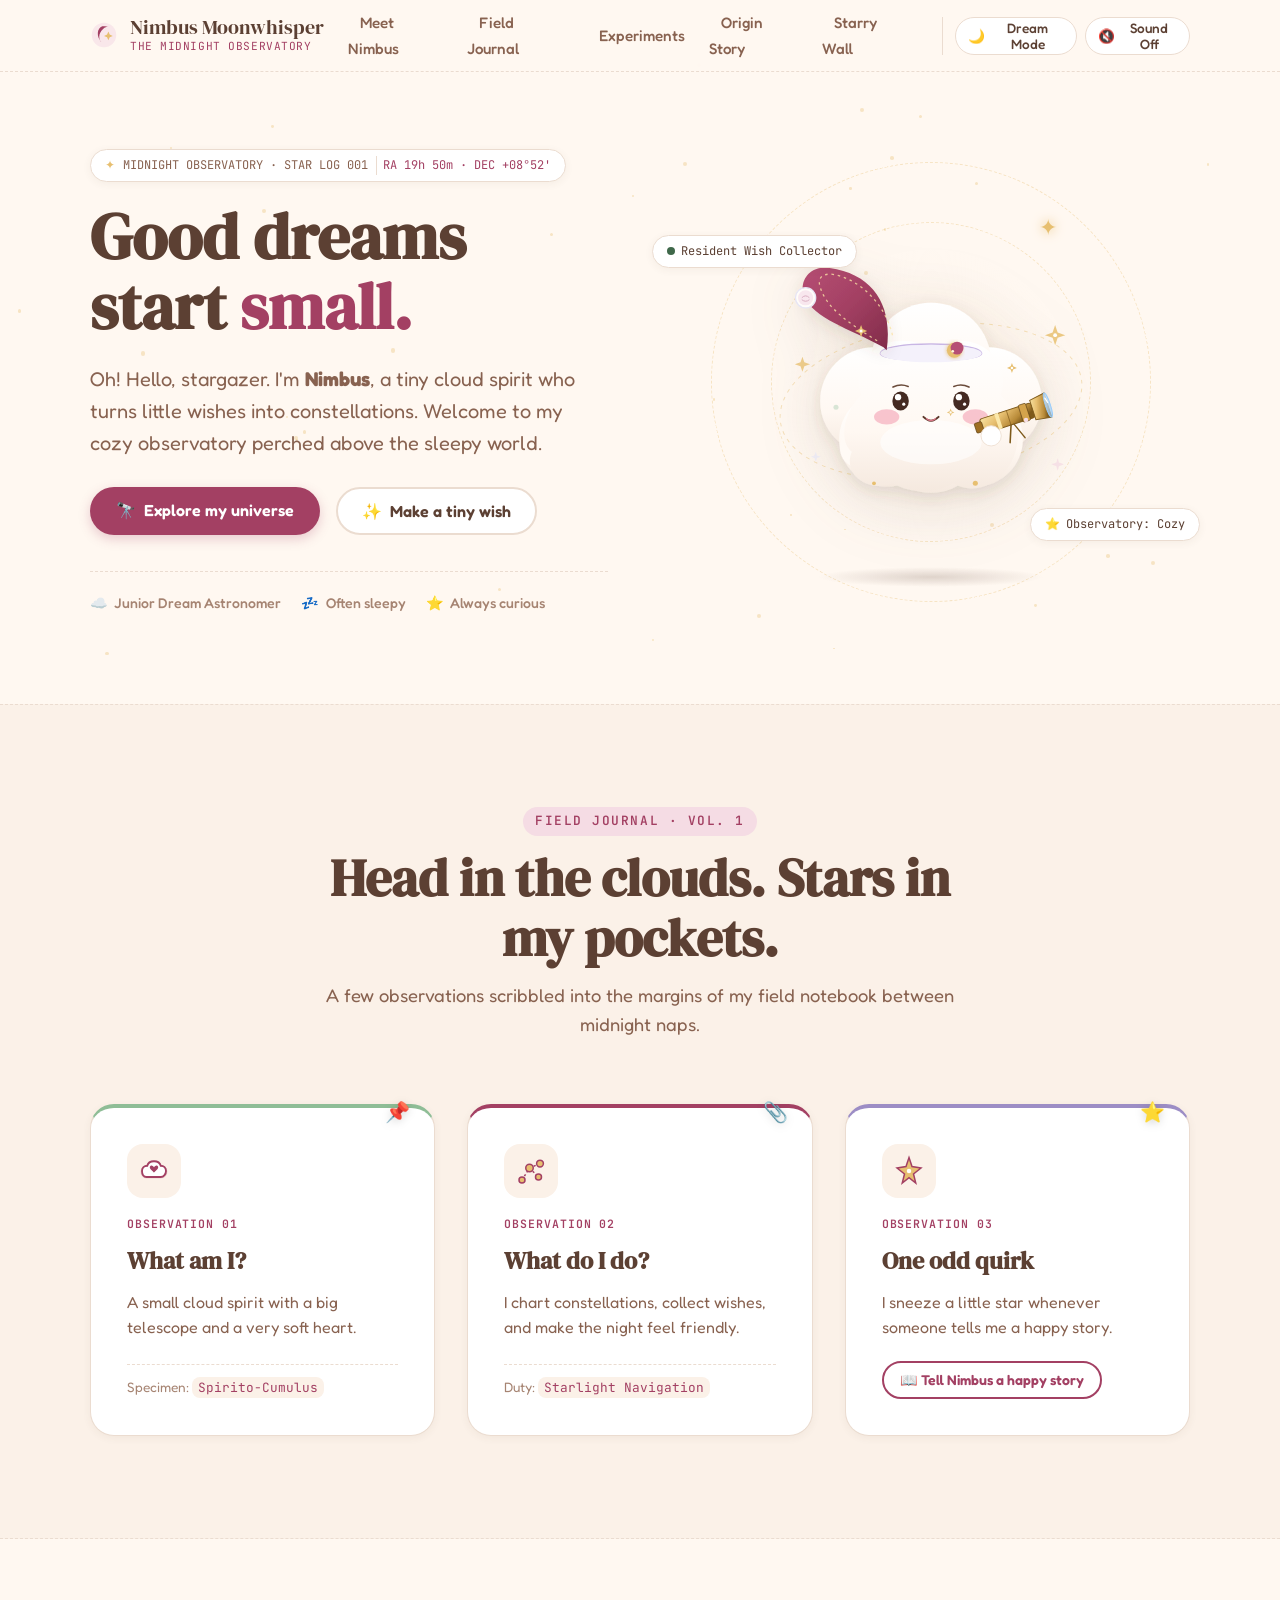
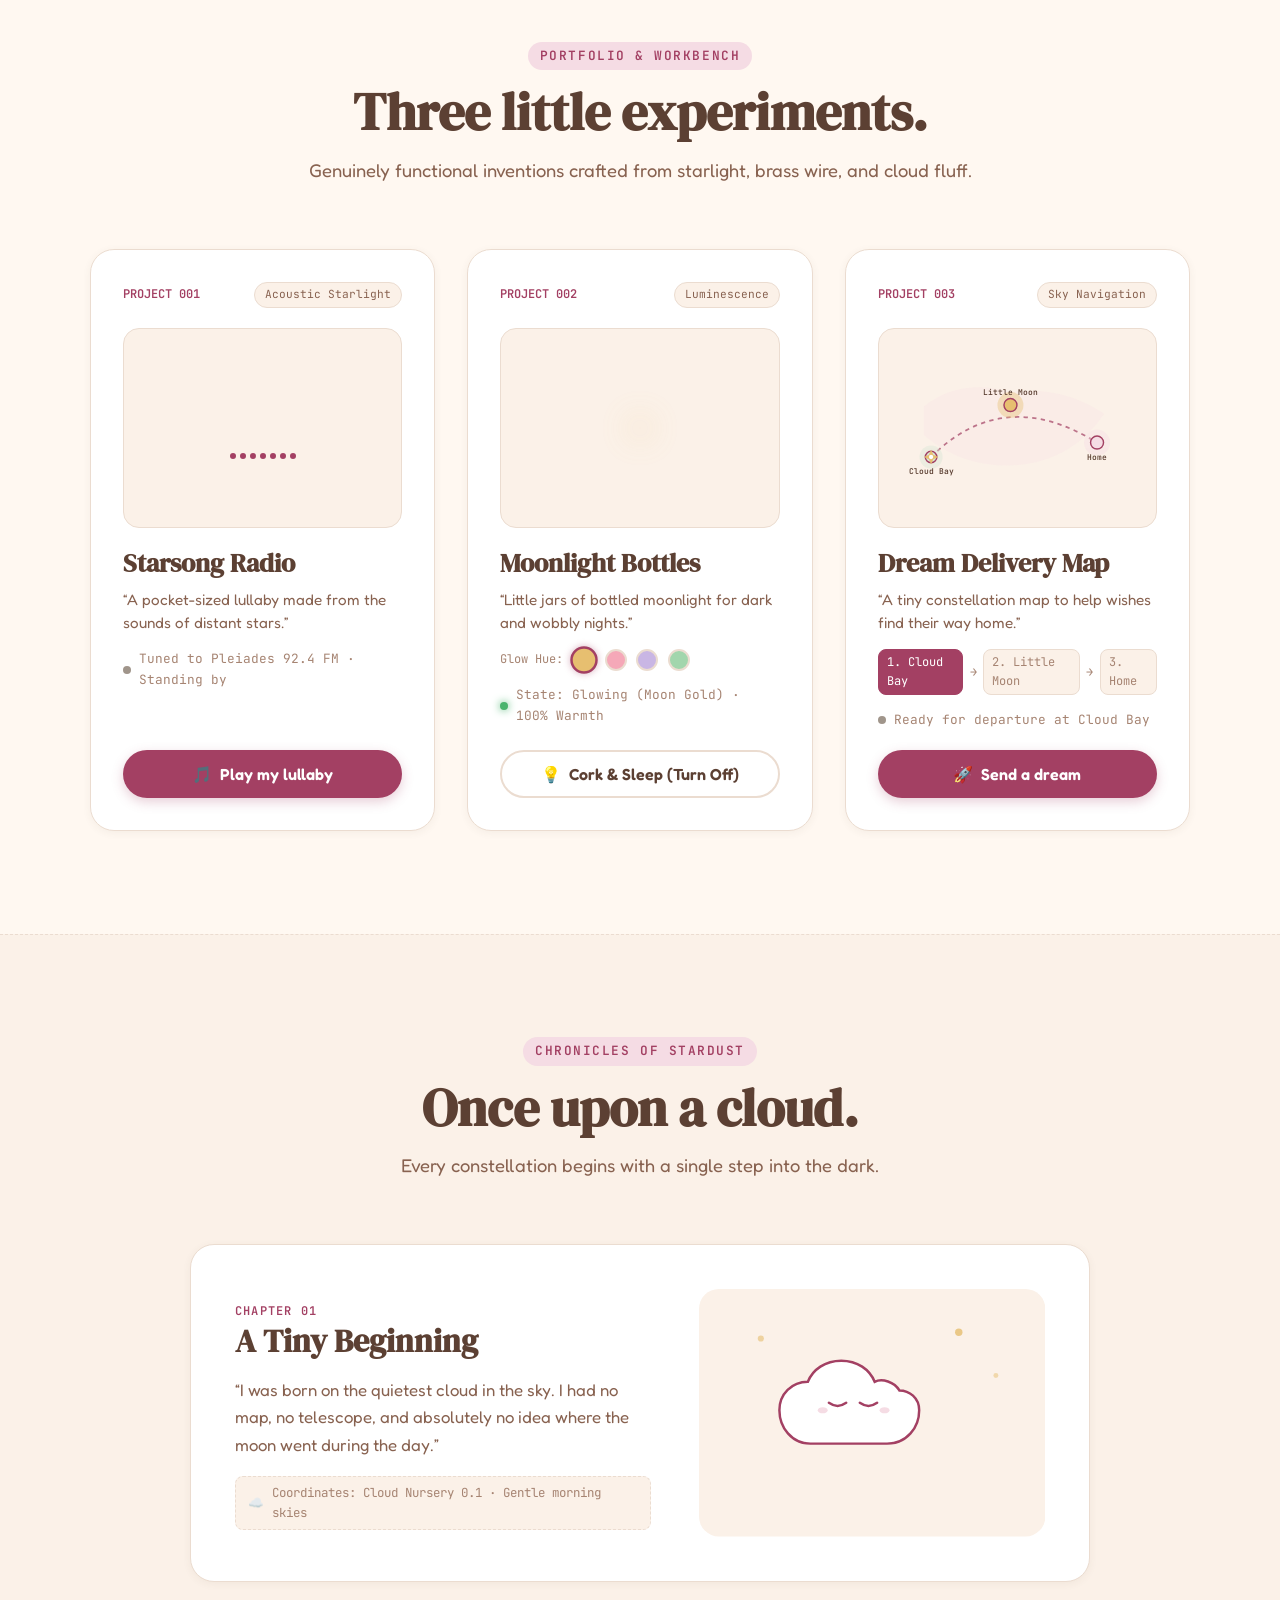
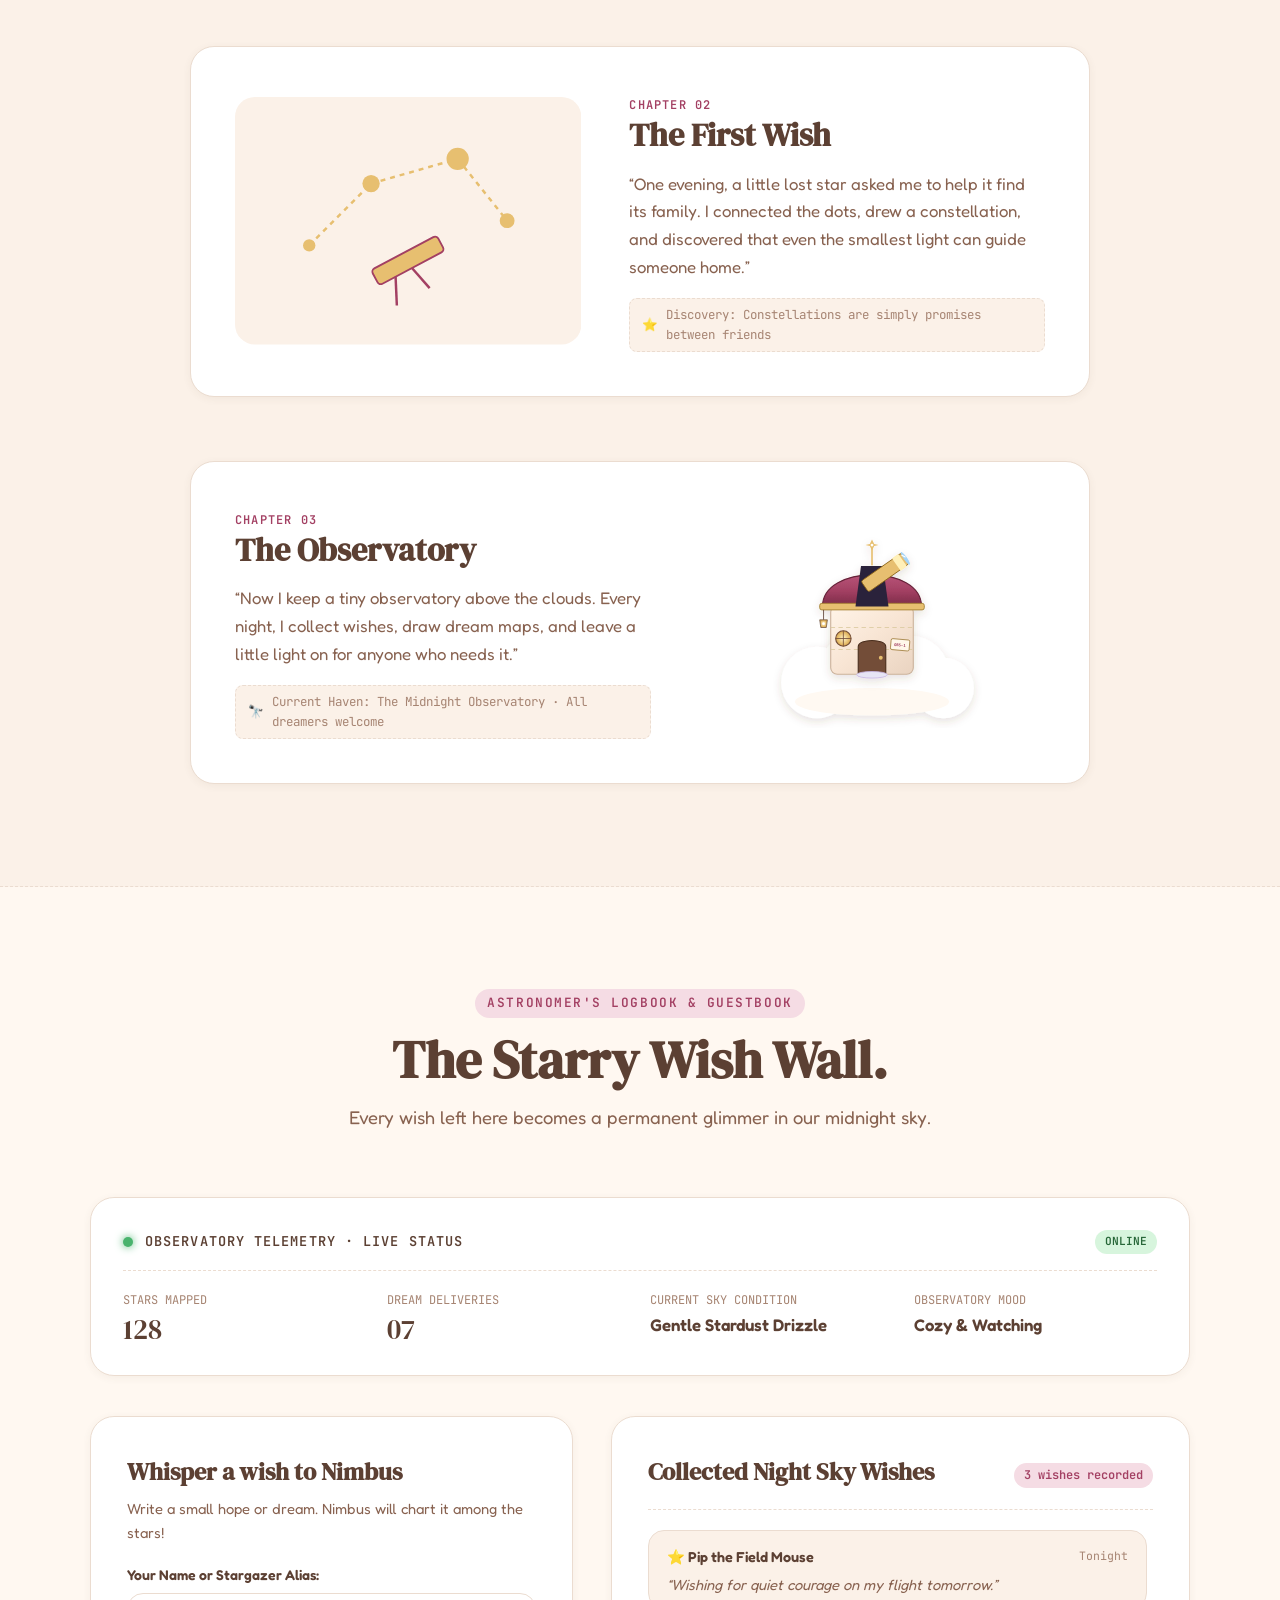
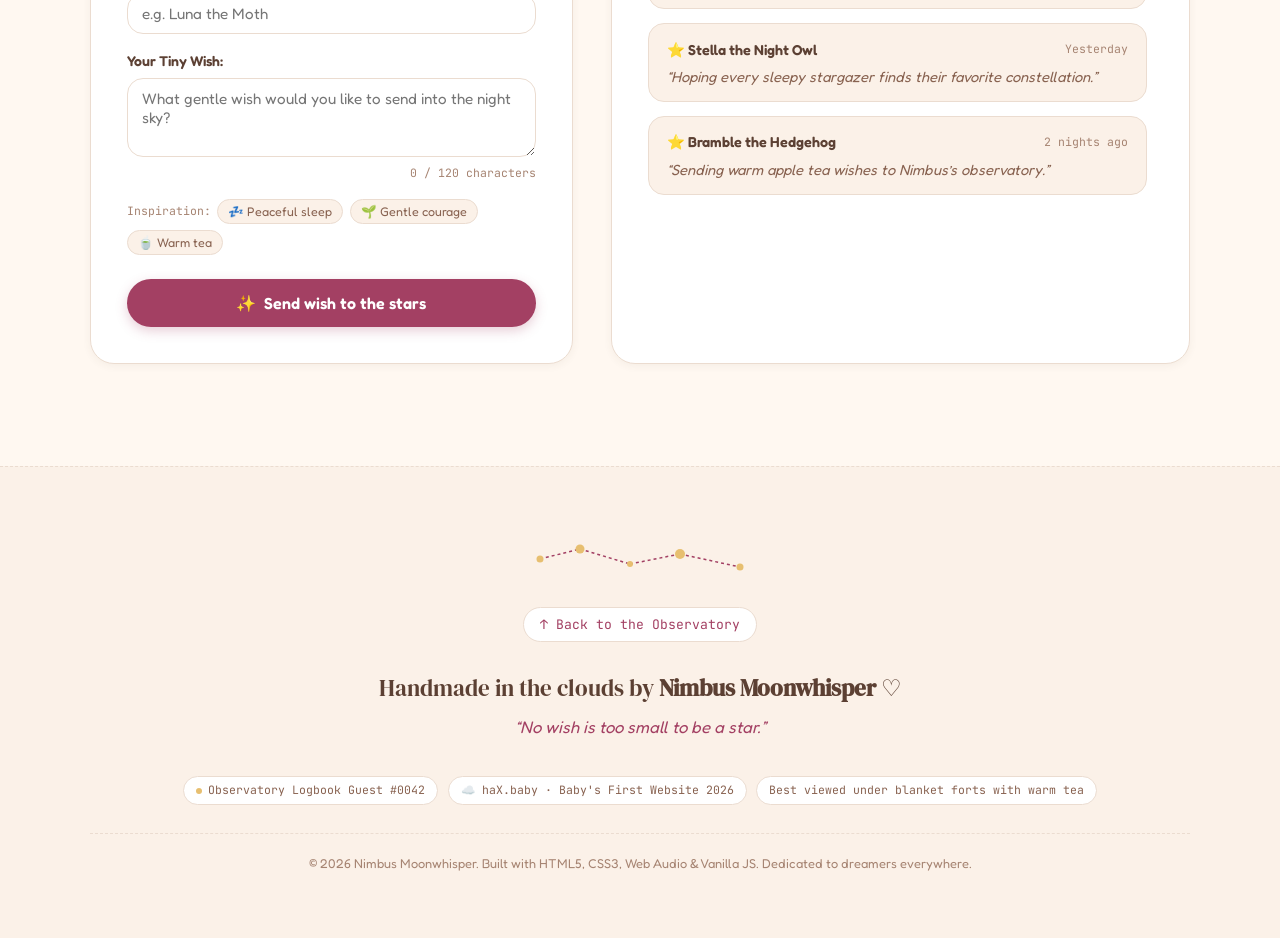
==== index.html @ c0e1085c "Initial commit: Nimbus Moonwhisper — The Midnight Observatory character portfolio" ====
<!DOCTYPE html>
<html lang="en">
<head>
  <meta charset="UTF-8">
  <meta name="viewport" content="width=device-width, initial-scale=1.0">
  <title>Nimbus Moonwhisper — The Midnight Observatory</title>
  <meta name="description" content="Official portfolio of Nimbus Moonwhisper, Junior Dream Astronomer. Charting constellations, collecting wishes, and crafting lullabies above the clouds.">
  <link rel="icon" type="image/svg+xml" href="assets/favicon.svg">

  <!-- Google Fonts: DM Serif Display & Fredoka with system fallbacks -->
  <link rel="preconnect" href="https://fonts.googleapis.com">
  <link rel="preconnect" href="https://fonts.gstatic.com" crossorigin>
  <link href="https://fonts.googleapis.com/css2?family=DM+Serif+Display:ital@0;1&family=Fredoka:wght@300..700&family=JetBrains+Mono:wght@400;600&display=swap" rel="stylesheet">

  <link rel="stylesheet" href="style.css">
</head>
<body data-theme="day">
  <!-- Accessibility Skip Link -->
  <a href="#main-content" class="skip-link">Skip to main content</a>

  <!-- Floating Starfield Container for interactive background stars -->
  <div id="ambient-starfield" class="ambient-starfield" aria-hidden="true"></div>

  <!-- Sticky Header and Navigation -->
  <header class="site-header" id="site-header">
    <div class="header-container">
      <a href="#hero" class="brand-link" aria-label="Nimbus's Observatory - Return to top">
        <span class="brand-icon" aria-hidden="true">
          <svg viewBox="0 0 32 32" width="28" height="28" fill="none">
            <circle cx="16" cy="16" r="14" fill="var(--color-blush)" opacity="0.6"/>
            <path d="M14 6 C8 8 7 18 13 24 C10 22 9 14 15 9 C17 7 19 6.5 21 6.5 C18 6 16 6 14 6 Z" fill="var(--color-berry)"/>
            <polygon points="21,12 22.5,15.5 26,17 22.5,18.5 21,22 19.5,18.5 16,17 19.5,15.5" fill="var(--color-gold)"/>
          </svg>
        </span>
        <span class="brand-text">
          <span class="brand-name">Nimbus Moonwhisper</span>
          <span class="brand-sub">The Midnight Observatory</span>
        </span>
      </a>

      <!-- Mobile Menu Toggle -->
      <button type="button" class="nav-toggle" id="nav-toggle" aria-expanded="false" aria-controls="site-nav" aria-label="Toggle navigation menu">
        <span class="hamburger-box" aria-hidden="true">
          <span class="hamburger-line"></span>
          <span class="hamburger-line"></span>
          <span class="hamburger-line"></span>
        </span>
      </button>

      <!-- Main Navigation Menu -->
      <nav class="site-nav" id="site-nav" aria-label="Main Navigation">
        <ul class="nav-list">
          <li><a href="#hero" class="nav-link">Meet Nimbus</a></li>
          <li><a href="#profile" class="nav-link">Field Journal</a></li>
          <li><a href="#projects" class="nav-link">Experiments</a></li>
          <li><a href="#origin" class="nav-link">Origin Story</a></li>
          <li><a href="#observatory" class="nav-link">Starry Wall</a></li>
        </ul>

        <!-- Action Controls: Theme & Sound -->
        <div class="nav-controls">
          <!-- Day / Dream Mode Toggle -->
          <button type="button" class="btn-control" id="theme-toggle" aria-pressed="false" aria-label="Switch between Day Mode and Dream Mode">
            <span class="btn-control-icon" id="theme-icon" aria-hidden="true">🌙</span>
            <span class="btn-control-label" id="theme-label">Dream Mode</span>
          </button>

          <!-- Audio Mute / Unmute Toggle -->
          <button type="button" class="btn-control" id="sound-toggle" aria-pressed="false" aria-label="Toggle celestial sound effects and music">
            <span class="btn-control-icon" id="sound-icon" aria-hidden="true">🔇</span>
            <span class="btn-control-label" id="sound-label">Sound Off</span>
          </button>
        </div>
      </nav>
    </div>
  </header>

  <!-- Live Announcer for screen readers -->
  <div id="live-announcer" class="sr-only" aria-live="polite" aria-atomic="true"></div>

  <!-- Toast Notification Bar for wishes & actions -->
  <aside id="toast-shelf" class="toast-shelf" aria-live="polite" aria-atomic="true"></aside>

  <main id="main-content">
    <!-- ========================================================
         HERO SECTION: MEET NIMBUS
         ======================================================== -->
    <section class="hero-section" id="hero" aria-labelledby="hero-title">
      <div class="container hero-container">
        <!-- Left Column: Story & CTAs -->
        <div class="hero-content">
          <div class="hero-badge">
            <span class="badge-icon">✦</span>
            <span class="badge-text">MIDNIGHT OBSERVATORY · STAR LOG 001</span>
            <span class="badge-coords" aria-hidden="true">RA 19h 50m · DEC +08°52'</span>
          </div>

          <h1 class="hero-title" id="hero-title">
            Good dreams start <span class="highlight-berry">small.</span>
          </h1>

          <p class="hero-intro">
            Oh! Hello, stargazer. I'm <strong>Nimbus</strong>, a tiny cloud spirit who turns little wishes into constellations. Welcome to my cozy observatory perched above the sleepy world.
          </p>

          <div class="hero-actions">
            <a href="#projects" class="btn btn-primary">
              <span class="btn-icon">🔭</span>
              <span>Explore my universe</span>
            </a>
            <button type="button" class="btn btn-secondary" id="btn-hero-wish">
              <span class="btn-icon">✨</span>
              <span>Make a tiny wish</span>
            </button>
          </div>

          <div class="hero-meta">
            <div class="meta-item">
              <span class="meta-bullet">☁️</span>
              <span>Junior Dream Astronomer</span>
            </div>
            <div class="meta-item">
              <span class="meta-bullet">💤</span>
              <span>Often sleepy</span>
            </div>
            <div class="meta-item">
              <span class="meta-bullet">⭐</span>
              <span>Always curious</span>
            </div>
          </div>
        </div>

        <!-- Right Column: Interactive Character Stage -->
        <div class="hero-stage" id="hero-stage">
          <!-- Orbital rings & decorative space dust -->
          <div class="stage-orbital-ring ring-outer" aria-hidden="true"></div>
          <div class="stage-orbital-ring ring-inner" aria-hidden="true"></div>
          
          <!-- Hidden Easter Egg Star: A curious glimmer -->
          <button type="button" class="easter-egg-star" id="easter-egg-star" aria-label="A tiny curious twinkling star. Tap it to discover a secret." title="A curious glimmer...">
            <span class="easter-star-symbol" aria-hidden="true">✦</span>
            <span class="easter-hint-bubble" aria-hidden="true">Psst... tap me!</span>
          </button>

          <!-- Floating Orbiting Badges -->
          <div class="stage-chip chip-left" aria-hidden="true">
            <span class="chip-dot"></span>
            <span>Resident Wish Collector</span>
          </div>
          <div class="stage-chip chip-right" aria-hidden="true">
            <span class="chip-sparkle">⭐</span>
            <span>Observatory: Cozy</span>
          </div>

          <!-- Nimbus Character Art Box -->
          <div class="character-wrapper" id="character-wrapper">
            <img src="assets/nimbus-character.svg" alt="Nimbus Moonwhisper, a tiny fluffy cloud spirit with rosy cheeks wearing a berry-colored nightcap with a moon brooch and holding a miniature brass telescope" class="character-img" id="nimbus-art">
            <div class="character-shadow" aria-hidden="true"></div>
          </div>

          <!-- Floating Star Target Field where wishes appear -->
          <div class="hero-wish-layer" id="hero-wish-layer" aria-hidden="true"></div>
        </div>
      </div>
    </section>

    <!-- ========================================================
         CHARACTER PROFILE SECTION: FIELD JOURNAL
         ======================================================== -->
    <section class="section profile-section" id="profile" aria-labelledby="profile-title">
      <div class="container">
        <header class="section-header">
          <span class="section-eyebrow">FIELD JOURNAL · VOL. 1</span>
          <h2 class="section-title" id="profile-title">Head in the clouds. Stars in my pockets.</h2>
          <p class="section-desc">A few observations scribbled into the margins of my field notebook between midnight naps.</p>
        </header>

        <div class="profile-cards-grid">
          <!-- Card 1: What am I? -->
          <article class="journal-card card-mint">
            <div class="card-pin" aria-hidden="true">📌</div>
            <div class="card-icon-bubble" aria-hidden="true">
              <svg viewBox="0 0 48 48" width="36" height="36" fill="none">
                <path d="M14 34 C9 34 6 30 6 25 C6 20 10 17 14 17 C15 13 19 10 24 10 C29 10 33 13 34 17 C38 17 42 20 42 25 C42 30 38 34 33 34 Z" fill="var(--color-berry)" opacity="0.15"/>
                <path d="M14 32 C10 32 8 28 8 24 C8 20 11 17 15 17 C16 13 20 11 24 11 C28 11 32 13 33 17 C37 17 40 20 40 24 C40 28 37 32 33 32 Z" stroke="var(--color-berry)" stroke-width="2.5" fill="#ffffff"/>
                <!-- Little heart inside -->
                <path d="M24 26 C24 26 21 23 19.5 21.5 C18 20 18 18 19.5 17 C21 16 22.5 17 24 19 C25.5 17 27 16 28.5 17 C30 18 30 20 28.5 21.5 Z" fill="var(--color-berry)"/>
              </svg>
            </div>
            <span class="card-tag">OBSERVATION 01</span>
            <h3 class="card-heading">What am I?</h3>
            <p class="card-body">
              A small cloud spirit with a big telescope and a very soft heart.
            </p>
            <div class="card-footnote">
              <span>Specimen:</span> <code>Spirito-Cumulus</code>
            </div>
          </article>

          <!-- Card 2: What do I do? -->
          <article class="journal-card card-blush">
            <div class="card-pin" aria-hidden="true">📎</div>
            <div class="card-icon-bubble" aria-hidden="true">
              <svg viewBox="0 0 48 48" width="36" height="36" fill="none">
                <!-- Constellation map lines -->
                <line x1="12" y1="36" x2="22" y2="20" stroke="var(--color-berry)" stroke-width="2" stroke-dasharray="3,3"/>
                <line x1="22" y1="20" x2="36" y2="14" stroke="var(--color-berry)" stroke-width="2" stroke-dasharray="3,3"/>
                <line x1="22" y1="20" x2="34" y2="32" stroke="var(--color-berry)" stroke-width="2" stroke-dasharray="3,3"/>
                <!-- Stars on nodes -->
                <circle cx="12" cy="36" r="4" fill="var(--color-gold)" stroke="var(--color-berry)" stroke-width="2"/>
                <circle cx="22" cy="20" r="5" fill="var(--color-gold)" stroke="var(--color-berry)" stroke-width="2"/>
                <circle cx="36" cy="14" r="4.5" fill="var(--color-gold)" stroke="var(--color-berry)" stroke-width="2"/>
                <circle cx="34" cy="32" r="4" fill="var(--color-gold)" stroke="var(--color-berry)" stroke-width="2"/>
              </svg>
            </div>
            <span class="card-tag">OBSERVATION 02</span>
            <h3 class="card-heading">What do I do?</h3>
            <p class="card-body">
              I chart constellations, collect wishes, and make the night feel friendly.
            </p>
            <div class="card-footnote">
              <span>Duty:</span> <code>Starlight Navigation</code>
            </div>
          </article>

          <!-- Card 3: One odd quirk? -->
          <article class="journal-card card-lavender">
            <div class="card-pin" aria-hidden="true">⭐</div>
            <div class="card-icon-bubble" aria-hidden="true">
              <svg viewBox="0 0 48 48" width="36" height="36" fill="none">
                <polygon points="24,6 28,18 40,20 30,28 33,40 24,33 15,40 18,28 8,20 20,18" fill="var(--color-gold)" stroke="var(--color-berry)" stroke-width="2"/>
                <circle cx="24" cy="24" r="3" fill="#ffffff"/>
              </svg>
            </div>
            <span class="card-tag">OBSERVATION 03</span>
            <h3 class="card-heading">One odd quirk</h3>
            <p class="card-body">
              I sneeze a little star whenever someone tells me a happy story.
            </p>
            <div class="card-action-slot">
              <button type="button" class="btn btn-sm btn-outline" id="btn-tell-story">
                <span>📖 Tell Nimbus a happy story</span>
              </button>
            </div>
          </article>
        </div>
      </div>
    </section>

    <!-- ========================================================
         PORTFOLIO PROJECTS: THREE LITTLE EXPERIMENTS
         ======================================================== -->
    <section class="section projects-section" id="projects" aria-labelledby="projects-title">
      <div class="container">
        <header class="section-header">
          <span class="section-eyebrow">PORTFOLIO & WORKBENCH</span>
          <h2 class="section-title" id="projects-title">Three little experiments.</h2>
          <p class="section-desc">Genuinely functional inventions crafted from starlight, brass wire, and cloud fluff.</p>
        </header>

        <div class="projects-grid">
          <!-- PROJECT 001: STARSONG RADIO -->
          <article class="project-card project-radio" id="project-starsong">
            <div class="project-header">
              <span class="project-id">PROJECT 001</span>
              <span class="project-badge">Acoustic Starlight</span>
            </div>

            <div class="project-visual">
              <div class="radio-illustration-frame">
                <img src="assets/starsong-radio.svg" alt="Vintage Starsong Radio celestial music box" class="project-art-img">
              </div>

              <!-- Animated Sound Wave Visualizer Bars -->
              <div class="sound-wave-visualizer" id="radio-visualizer" aria-hidden="true">
                <span class="wave-bar bar-1"></span>
                <span class="wave-bar bar-2"></span>
                <span class="wave-bar bar-3"></span>
                <span class="wave-bar bar-4"></span>
                <span class="wave-bar bar-5"></span>
                <span class="wave-bar bar-6"></span>
                <span class="wave-bar bar-7"></span>
              </div>
            </div>

            <div class="project-info">
              <h3 class="project-title">Starsong Radio</h3>
              <p class="project-desc">
                “A pocket-sized lullaby made from the sounds of distant stars.”
              </p>
              <div class="project-status-line">
                <span class="status-indicator" id="radio-status-dot"></span>
                <span class="status-text" id="radio-status-text">Tuned to Pleiades 92.4 FM · Standing by</span>
              </div>
            </div>

            <div class="project-controls">
              <button type="button" class="btn btn-primary btn-full" id="btn-toggle-lullaby" aria-pressed="false">
                <span class="btn-icon" id="lullaby-btn-icon">🎵</span>
                <span id="lullaby-btn-label">Play my lullaby</span>
              </button>
            </div>
          </article>

          <!-- PROJECT 002: MOONLIGHT BOTTLES -->
          <article class="project-card project-bottle" id="project-moonlight">
            <div class="project-header">
              <span class="project-id">PROJECT 002</span>
              <span class="project-badge">Luminescence</span>
            </div>

            <div class="project-visual">
              <div class="bottle-stage" id="bottle-stage" data-glow="gold" data-lit="true">
                <img src="assets/moonlight-bottle.svg" alt="Apothecary jar holding luminous bottled moonlight" class="project-art-img bottle-art-img">
                <div class="bottle-glow-layer" id="bottle-glow-layer" aria-hidden="true"></div>
              </div>
            </div>

            <div class="project-info">
              <h3 class="project-title">Moonlight Bottles</h3>
              <p class="project-desc">
                “Little jars of bottled moonlight for dark and wobbly nights.”
              </p>

              <!-- Color Glow Picker -->
              <div class="bottle-palette-selector" role="radiogroup" aria-label="Select bottled moonlight glow tint">
                <span class="palette-label">Glow Hue:</span>
                <button type="button" class="palette-swatch swatch-gold is-active" data-color="gold" role="radio" aria-checked="true" aria-label="Moon Gold glow"></button>
                <button type="button" class="palette-swatch swatch-blush" data-color="blush" role="radio" aria-checked="false" aria-label="Star Blush glow"></button>
                <button type="button" class="palette-swatch swatch-lavender" data-color="lavender" role="radio" aria-checked="false" aria-label="Dream Lavender glow"></button>
                <button type="button" class="palette-swatch swatch-mint" data-color="mint" role="radio" aria-checked="false" aria-label="Mint Glow"></button>
              </div>

              <div class="project-status-line">
                <span class="status-indicator is-lit" id="bottle-status-dot"></span>
                <span class="status-text" id="bottle-status-text">State: Glowing (Moon Gold) · 100% Warmth</span>
              </div>
            </div>

            <div class="project-controls">
              <button type="button" class="btn btn-secondary btn-full" id="btn-toggle-bottle" aria-pressed="true">
                <span class="btn-icon" id="bottle-btn-icon">💡</span>
                <span id="bottle-btn-label">Cork & Sleep (Turn Off)</span>
              </button>
            </div>
          </article>

          <!-- PROJECT 003: DREAM DELIVERY MAP -->
          <article class="project-card project-map" id="project-delivery">
            <div class="project-header">
              <span class="project-id">PROJECT 003</span>
              <span class="project-badge">Sky Navigation</span>
            </div>

            <div class="project-visual">
              <div class="constellation-map-stage" id="map-stage">
                <svg viewBox="0 0 340 200" class="delivery-svg" id="delivery-svg" role="img" aria-label="Constellation route map connecting Cloud Bay, Little Moon, and Home">
                  <!-- Nebula cloud background -->
                  <path d="M40 70 Q90 30 160 50 Q230 40 290 80 Q250 140 180 150 Q100 160 40 110 Z" fill="var(--color-blush)" opacity="0.25"/>

                  <!-- Dashed Constellation Route -->
                  <path d="M 50 140 Q 150 40 280 120" id="flight-path" fill="none" stroke="var(--color-berry)" stroke-width="2.5" stroke-dasharray="6,6" opacity="0.7"/>

                  <!-- Location Waypoints -->
                  <!-- Waypoint 1: Cloud Bay -->
                  <g class="waypoint-group" id="node-bay" transform="translate(50, 140)">
                    <circle cx="0" cy="0" r="16" class="waypoint-pulse" fill="var(--color-mint)" opacity="0.4"/>
                    <circle cx="0" cy="0" r="8" fill="var(--color-mint)" stroke="var(--color-berry)" stroke-width="2"/>
                    <text x="0" y="24" text-anchor="middle" class="waypoint-label">Cloud Bay</text>
                  </g>

                  <!-- Waypoint 2: Little Moon -->
                  <g class="waypoint-group" id="node-moon" transform="translate(160, 68)">
                    <circle cx="0" cy="0" r="18" class="waypoint-pulse" fill="var(--color-gold)" opacity="0.4"/>
                    <circle cx="0" cy="0" r="9" fill="var(--color-gold)" stroke="var(--color-berry)" stroke-width="2"/>
                    <text x="0" y="-14" text-anchor="middle" class="waypoint-label">Little Moon</text>
                  </g>

                  <!-- Waypoint 3: Home -->
                  <g class="waypoint-group" id="node-home" transform="translate(280, 120)">
                    <circle cx="0" cy="0" r="18" class="waypoint-pulse" fill="var(--color-blush)" opacity="0.4"/>
                    <circle cx="0" cy="0" r="9" fill="var(--color-blush)" stroke="var(--color-berry)" stroke-width="2"/>
                    <text x="0" y="24" text-anchor="middle" class="waypoint-label">Home</text>
                  </g>

                  <!-- Traveling Dream Star -->
                  <g id="traveling-star" class="traveling-star" transform="translate(50, 140)">
                    <polygon points="0,-10 3,-3 10,0 3,3 0,10 -3,3 -10,0 -3,-3" fill="var(--color-gold)"/>
                    <circle cx="0" cy="0" r="3" fill="#ffffff"/>
                  </g>
                </svg>
              </div>
            </div>

            <div class="project-info">
              <h3 class="project-title">Dream Delivery Map</h3>
              <p class="project-desc">
                “A tiny constellation map to help wishes find their way home.”
              </p>

              <div class="delivery-steps-display" id="delivery-steps" aria-live="polite">
                <div class="step-chip is-active" id="step-bay">1. Cloud Bay</div>
                <div class="step-arrow" aria-hidden="true">→</div>
                <div class="step-chip" id="step-moon">2. Little Moon</div>
                <div class="step-arrow" aria-hidden="true">→</div>
                <div class="step-chip" id="step-home">3. Home</div>
              </div>

              <div class="project-status-line">
                <span class="status-indicator" id="map-status-dot"></span>
                <span class="status-text" id="map-status-text">Ready for departure at Cloud Bay</span>
              </div>
            </div>

            <div class="project-controls">
              <button type="button" class="btn btn-primary btn-full" id="btn-send-dream">
                <span class="btn-icon">🚀</span>
                <span>Send a dream</span>
              </button>
            </div>
          </article>
        </div>
      </div>
    </section>

    <!-- ========================================================
         ORIGIN STORY: ONCE UPON A CLOUD (SCROLL CHAPTERS)
         ======================================================== -->
    <section class="section origin-section" id="origin" aria-labelledby="origin-title">
      <div class="container">
        <header class="section-header">
          <span class="section-eyebrow">CHRONICLES OF STARDUST</span>
          <h2 class="section-title" id="origin-title">Once upon a cloud.</h2>
          <p class="section-desc">Every constellation begins with a single step into the dark.</p>
        </header>

        <div class="story-chapters-container">
          <!-- CHAPTER 01 -->
          <article class="story-chapter" id="chapter-1">
            <div class="chapter-content">
              <div class="chapter-header">
                <span class="chapter-num">CHAPTER 01</span>
                <h3 class="chapter-title">A Tiny Beginning</h3>
              </div>
              <p class="chapter-text">
                “I was born on the quietest cloud in the sky. I had no map, no telescope, and absolutely no idea where the moon went during the day.”
              </p>
              <div class="chapter-annotation">
                <span class="annotation-icon">☁️</span>
                <span>Coordinates: Cloud Nursery 0.1 · Gentle morning skies</span>
              </div>
            </div>

            <div class="chapter-visual">
              <div class="storybook-frame">
                <svg viewBox="0 0 280 200" class="chapter-svg" role="img" aria-label="A tiny sleeping cloud under a pale morning sky with a few distant stars">
                  <!-- Pale sky gradient -->
                  <rect x="0" y="0" width="280" height="200" rx="16" fill="var(--bg-elevated)"/>
                  <!-- Distant morning stars -->
                  <circle cx="50" cy="40" r="2.5" fill="var(--color-gold)" opacity="0.6"/>
                  <circle cx="210" cy="35" r="3" fill="var(--color-gold)" opacity="0.8"/>
                  <circle cx="240" cy="70" r="2" fill="var(--color-gold)" opacity="0.5"/>
                  <!-- Little morning cloud -->
                  <path d="M90 125 C75 125 65 112 65 98 C65 85 75 75 88 75 C92 65 102 58 115 58 C128 58 138 65 142 75 C148 72 158 75 162 82 C170 82 178 88 178 98 C178 112 168 125 152 125 Z" fill="#ffffff" stroke="var(--color-berry)" stroke-width="2"/>
                  <!-- Sleeping face on baby cloud -->
                  <path d="M105 92 Q112 97 119 92" stroke="var(--color-berry)" stroke-width="2" stroke-linecap="round" fill="none"/>
                  <path d="M130 92 Q137 97 144 92" stroke="var(--color-berry)" stroke-width="2" stroke-linecap="round" fill="none"/>
                  <ellipse cx="100" cy="98" rx="4" ry="2.5" fill="var(--color-blush)"/>
                  <ellipse cx="150" cy="98" rx="4" ry="2.5" fill="var(--color-blush)"/>
                </svg>
              </div>
            </div>
          </article>

          <!-- CHAPTER 02 -->
          <article class="story-chapter" id="chapter-2">
            <div class="chapter-content">
              <div class="chapter-header">
                <span class="chapter-num">CHAPTER 02</span>
                <h3 class="chapter-title">The First Wish</h3>
              </div>
              <p class="chapter-text">
                “One evening, a little lost star asked me to help it find its family. I connected the dots, drew a constellation, and discovered that even the smallest light can guide someone home.”
              </p>
              <div class="chapter-annotation">
                <span class="annotation-icon">⭐</span>
                <span>Discovery: Constellations are simply promises between friends</span>
              </div>
            </div>

            <div class="chapter-visual">
              <div class="storybook-frame">
                <svg viewBox="0 0 280 200" class="chapter-svg" role="img" aria-label="A glowing star, connecting constellation lines, and a little brass telescope">
                  <rect x="0" y="0" width="280" height="200" rx="16" fill="var(--bg-elevated)"/>
                  <!-- Constellation dotted lines -->
                  <line x1="60" y1="120" x2="110" y2="70" stroke="var(--color-gold)" stroke-width="2" stroke-dasharray="4,4"/>
                  <line x1="110" y1="70" x2="180" y2="50" stroke="var(--color-gold)" stroke-width="2" stroke-dasharray="4,4"/>
                  <line x1="180" y1="50" x2="220" y2="100" stroke="var(--color-gold)" stroke-width="2" stroke-dasharray="4,4"/>
                  <!-- Star family nodes -->
                  <circle cx="60" cy="120" r="5" fill="var(--color-gold)"/>
                  <circle cx="110" cy="70" r="7" fill="var(--color-gold)"/>
                  <circle cx="180" cy="50" r="9" fill="var(--color-gold)"/>
                  <circle cx="220" cy="100" r="6" fill="var(--color-gold)"/>
                  <!-- Tiny telescope pointing up -->
                  <g transform="translate(110, 140) rotate(-28)">
                    <rect x="0" y="0" width="60" height="14" rx="3" fill="var(--color-gold)" stroke="var(--color-berry)" stroke-width="1.5"/>
                    <line x1="15" y1="14" x2="5" y2="35" stroke="var(--color-berry)" stroke-width="2"/>
                    <line x1="30" y1="14" x2="35" y2="35" stroke="var(--color-berry)" stroke-width="2"/>
                  </g>
                </svg>
              </div>
            </div>
          </article>

          <!-- CHAPTER 03 -->
          <article class="story-chapter" id="chapter-3">
            <div class="chapter-content">
              <div class="chapter-header">
                <span class="chapter-num">CHAPTER 03</span>
                <h3 class="chapter-title">The Observatory</h3>
              </div>
              <p class="chapter-text">
                “Now I keep a tiny observatory above the clouds. Every night, I collect wishes, draw dream maps, and leave a little light on for anyone who needs it.”
              </p>
              <div class="chapter-annotation">
                <span class="annotation-icon">🔭</span>
                <span>Current Haven: The Midnight Observatory · All dreamers welcome</span>
              </div>
            </div>

            <div class="chapter-visual">
              <div class="storybook-frame">
                <img src="assets/observatory-dome.svg" alt="Cozy Midnight Observatory dome atop a fluffy cloud under crescent moon and stars" class="chapter-svg-img">
              </div>
            </div>
          </article>
        </div>
      </div>
    </section>

    <!-- ========================================================
         INTERACTIVE STARFIELD & OBSERVATORY WORKBENCH
         ======================================================== -->
    <section class="section observatory-section" id="observatory" aria-labelledby="observatory-title">
      <div class="container">
        <header class="section-header">
          <span class="section-eyebrow">ASTRONOMER'S LOGBOOK & GUESTBOOK</span>
          <h2 class="section-title" id="observatory-title">The Starry Wish Wall.</h2>
          <p class="section-desc">Every wish left here becomes a permanent glimmer in our midnight sky.</p>
        </header>

        <!-- Observatory Readout Status Deck -->
        <div class="status-console-card">
          <div class="console-header">
            <span class="console-led" aria-hidden="true"></span>
            <span class="console-title">OBSERVATORY TELEMETRY · LIVE STATUS</span>
            <span class="console-badge">ONLINE</span>
          </div>

          <div class="console-stats-grid">
            <div class="stat-cell">
              <span class="stat-label">Stars Mapped</span>
              <span class="stat-value" id="stat-stars-mapped">128</span>
            </div>
            <div class="stat-cell">
              <span class="stat-label">Dream Deliveries</span>
              <span class="stat-value" id="stat-dream-deliveries">07</span>
            </div>
            <div class="stat-cell">
              <span class="stat-label">Current Sky Condition</span>
              <span class="stat-value text-sm">Gentle Stardust Drizzle</span>
            </div>
            <div class="stat-cell">
              <span class="stat-label">Observatory Mood</span>
              <span class="stat-value text-sm highlight-berry">Cozy & Watching</span>
            </div>
          </div>
        </div>

        <!-- Wish Form & Interactive Star Board -->
        <div class="wishwall-layout">
          <!-- Left: Wish Input Console -->
          <div class="wish-form-card">
            <h3 class="wish-card-title">Whisper a wish to Nimbus</h3>
            <p class="wish-card-subtitle">Write a small hope or dream. Nimbus will chart it among the stars!</p>

            <form id="wish-form" class="wish-form" novalidate>
              <div class="form-group">
                <label for="wish-author" class="form-label">Your Name or Stargazer Alias:</label>
                <input type="text" id="wish-author" class="form-input" placeholder="e.g. Luna the Moth" maxlength="30" required>
              </div>

              <div class="form-group">
                <label for="wish-text" class="form-label">Your Tiny Wish:</label>
                <textarea id="wish-text" class="form-textarea" placeholder="What gentle wish would you like to send into the night sky?" maxlength="120" rows="3" required></textarea>
                <div class="char-count"><span id="char-counter">0</span> / 120 characters</div>
              </div>

              <!-- Quick Inspiration Prompts -->
              <div class="quick-prompts" aria-label="Quick wish inspiration">
                <span class="prompt-hint">Inspiration:</span>
                <button type="button" class="btn-prompt" data-text="for deep and peaceful sleep tonight">💤 Peaceful sleep</button>
                <button type="button" class="btn-prompt" data-text="for quiet courage when tomorrow begins">🌱 Gentle courage</button>
                <button type="button" class="btn-prompt" data-text="for warm tea and safe travels home">🍵 Warm tea</button>
              </div>

              <button type="submit" class="btn btn-primary btn-full">
                <span class="btn-icon">✨</span>
                <span>Send wish to the stars</span>
              </button>
            </form>
          </div>

          <!-- Right: Starry Wall of Collected Wishes -->
          <div class="wish-wall-card">
            <div class="wish-wall-header">
              <h3 class="wish-card-title">Collected Night Sky Wishes</h3>
              <span class="wish-count-pill" id="wish-count-pill">3 wishes recorded</span>
            </div>

            <div class="wishes-list" id="wishes-list" tabindex="0" role="region" aria-label="List of collected stargazer wishes">
              <!-- Dynamically populated and pre-seeded with cozy notes -->
            </div>
          </div>
        </div>
      </div>
    </section>
  </main>

  <!-- ========================================================
       EASTER EGG MODAL DIALOG
       ======================================================== -->
  <div class="easter-modal" id="easter-modal" role="dialog" aria-modal="true" aria-labelledby="easter-title" hidden>
    <div class="easter-backdrop" id="easter-backdrop"></div>
    <div class="easter-card">
      <button type="button" class="easter-close-btn" id="easter-close-btn" aria-label="Close secret message">✕</button>
      <div class="easter-icon" aria-hidden="true">🌟</div>
      <span class="easter-eyebrow">NIMBUS'S SECRET COMPASS</span>
      <h2 class="easter-title" id="easter-title">You found a hidden star!</h2>
      <p class="easter-quote">
        “Even your smallest wish matters. Keep looking up. ♡”
      </p>
      <p class="easter-sub">
        Nimbus sneezed five glittering stars in joy just for you.
      </p>
      <button type="button" class="btn btn-primary" id="easter-dismiss-btn">
        <span>Thank you, Nimbus!</span>
      </button>
    </div>
  </div>

  <!-- ========================================================
       CELESTIAL FOOTER
       ======================================================== -->
  <footer class="site-footer">
    <div class="container footer-container">
      <!-- Top row: Constellation illustration and Back to Top -->
      <div class="footer-top">
        <div class="footer-constellation" aria-hidden="true">
          <svg viewBox="0 0 240 40" width="240" height="40" fill="none">
            <line x1="20" y1="20" x2="60" y2="10" stroke="var(--color-berry)" stroke-width="1.5" stroke-dasharray="3,3"/>
            <line x1="60" y1="10" x2="110" y2="25" stroke="var(--color-berry)" stroke-width="1.5" stroke-dasharray="3,3"/>
            <line x1="110" y1="25" x2="160" y2="15" stroke="var(--color-berry)" stroke-width="1.5" stroke-dasharray="3,3"/>
            <line x1="160" y1="15" x2="220" y2="28" stroke="var(--color-berry)" stroke-width="1.5" stroke-dasharray="3,3"/>
            <circle cx="20" cy="20" r="3.5" fill="var(--color-gold)"/>
            <circle cx="60" cy="10" r="4.5" fill="var(--color-gold)"/>
            <circle cx="110" cy="25" r="3" fill="var(--color-gold)"/>
            <circle cx="160" cy="15" r="5" fill="var(--color-gold)"/>
            <circle cx="220" cy="28" r="3.5" fill="var(--color-gold)"/>
          </svg>
        </div>

        <a href="#hero" class="btn-back-to-top" id="btn-back-to-top" aria-label="Return to top of page">
          <span>↑ Back to the Observatory</span>
        </a>
      </div>

      <!-- Main footer message -->
      <div class="footer-main">
        <p class="footer-signoff">
          Handmade in the clouds by <strong>Nimbus Moonwhisper</strong> ♡
        </p>
        <p class="footer-tagline">
          “No wish is too small to be a star.”
        </p>
      </div>

      <!-- Early-Web Badges & Metadata -->
      <div class="footer-badges">
        <span class="earlyweb-badge">
          <span class="badge-dot"></span>
          <span>Observatory Logbook Guest #0042</span>
        </span>
        <span class="earlyweb-badge">
          <span>☁️ haX.baby · Baby's First Website 2026</span>
        </span>
        <span class="earlyweb-badge">
          <span>Best viewed under blanket forts with warm tea</span>
        </span>
      </div>

      <div class="footer-legal">
        <p>© 2026 Nimbus Moonwhisper. Built with HTML5, CSS3, Web Audio & Vanilla JS. Dedicated to dreamers everywhere.</p>
      </div>
    </div>
  </footer>

  <!-- Main JavaScript File -->
  <script src="script.js"></script>
</body>
</html>
---- style.css ----
/* ==========================================================================
   NIMBUS MOONWHISPER — THE MIDNIGHT OBSERVATORY
   Design System & Master Stylesheet
   ========================================================================== */

/* --------------------------------------------------------------------------
   1. CSS Custom Properties / Design Tokens
   -------------------------------------------------------------------------- */
:root {
  /* Day Mode (Default) Palette */
  --bg-primary: #fff8f1;
  --bg-surface: #ffffff;
  --bg-elevated: #fbf1e8;
  --bg-card: #ffffff;
  --bg-header: rgba(255, 248, 241, 0.92);

  --text-primary: #5c4033;
  --text-secondary: #886250;
  --text-muted: #a68472;

  --color-berry: #a34063;
  --color-berry-hover: #832e4c;
  --color-berry-light: #f5dce4;

  --color-gold: #e7bf70;
  --color-gold-hover: #d4a750;
  --color-gold-light: #fff3d6;

  --color-blush: #f5dce4;
  --color-mint: #d8e5d5;
  --color-mint-dark: #3f684a;
  --color-lavender: #e7e5f4;
  --color-lavender-dark: #584c75;

  --border-subtle: #ebdcd0;
  --border-accent: #d5bcae;

  --shadow-sm: 0 2px 8px rgba(92, 64, 51, 0.06);
  --shadow-md: 0 6px 20px rgba(92, 64, 51, 0.08);
  --shadow-lg: 0 12px 32px rgba(92, 64, 51, 0.12);

  --font-serif: 'DM Serif Display', Georgia, 'Times New Roman', serif;
  --font-body: 'Fredoka', 'Nunito', -apple-system, BlinkMacSystemFont, 'Segoe UI', Roboto, sans-serif;
  --font-mono: 'JetBrains Mono', 'Courier New', monospace;

  --radius-sm: 8px;
  --radius-md: 16px;
  --radius-lg: 24px;
  --radius-pill: 9999px;

  --transition-fast: 0.18s ease;
  --transition-med: 0.3s cubic-bezier(0.2, 0.8, 0.2, 1);
  --transition-slow: 0.6s cubic-bezier(0.16, 1, 0.3, 1);

  --header-height: 72px;
}

/* Dream Mode (Night Theme) */
body[data-theme="dream"] {
  --bg-primary: #201c34;
  --bg-surface: #2b2544;
  --bg-elevated: #362f54;
  --bg-card: #2e2749;
  --bg-header: rgba(32, 28, 52, 0.92);

  --text-primary: #f9eaf0;
  --text-secondary: #d6c5dc;
  --text-muted: #a694b2;

  --color-berry: #f4c7dc;
  --color-berry-hover: #ffd9eb;
  --color-berry-light: #44304e;

  --color-gold: #f2cf85;
  --color-gold-hover: #ffe4a0;
  --color-gold-light: #42382e;

  --color-blush: #44304e;
  --color-mint: #253d33;
  --color-mint-dark: #a9e0be;
  --color-lavender: #3b3252;
  --color-lavender-dark: #d5c8fa;

  --border-subtle: #4a3d6a;
  --border-accent: #65548c;

  --shadow-sm: 0 2px 8px rgba(0, 0, 0, 0.3);
  --shadow-md: 0 6px 24px rgba(0, 0, 0, 0.4);
  --shadow-lg: 0 14px 38px rgba(0, 0, 0, 0.55);
}

/* --------------------------------------------------------------------------
   2. Reset & Base Typography
   -------------------------------------------------------------------------- */
*, *::before, *::after {
  box-sizing: border-box;
  margin: 0;
  padding: 0;
}

html {
  font-size: 16px;
  scroll-behavior: smooth;
  scroll-padding-top: calc(var(--header-height) + 16px);
}

body {
  font-family: var(--font-body);
  font-weight: 400;
  line-height: 1.6;
  color: var(--text-primary);
  background-color: var(--bg-primary);
  transition: background-color var(--transition-med), color var(--transition-med);
  min-height: 100vh;
  position: relative;
  overflow-x: hidden;
  -webkit-font-smoothing: antialiased;
}

/* Accessible Skip Link */
.skip-link {
  position: absolute;
  top: -60px;
  left: 16px;
  background: var(--color-berry);
  color: #ffffff;
  padding: 10px 18px;
  border-radius: var(--radius-sm);
  font-weight: 600;
  z-index: 10000;
  text-decoration: none;
  transition: top var(--transition-fast);
}

.skip-link:focus {
  top: 16px;
  outline: 3px solid var(--color-gold);
}

/* Screen reader only utility */
.sr-only {
  position: absolute;
  width: 1px;
  height: 1px;
  padding: 0;
  margin: -1px;
  overflow: hidden;
  clip: rect(0, 0, 0, 0);
  white-space: nowrap;
  border: 0;
}

/* Global focus styling for keyboard navigation */
:focus-visible {
  outline: 3px solid var(--color-berry);
  outline-offset: 3px;
}

body[data-theme="dream"] :focus-visible {
  outline-color: var(--color-gold);
}

/* --------------------------------------------------------------------------
   3. Layout & Container
   -------------------------------------------------------------------------- */
.container {
  width: 100%;
  max-width: 1180px;
  margin-left: auto;
  margin-right: auto;
  padding-left: clamp(1rem, 4vw, 2.5rem);
  padding-right: clamp(1rem, 4vw, 2.5rem);
}

.section {
  padding-top: clamp(4rem, 8vw, 7rem);
  padding-bottom: clamp(4rem, 8vw, 7rem);
  position: relative;
}

.section-header {
  text-align: center;
  max-width: 680px;
  margin: 0 auto clamp(2.5rem, 5vw, 4rem) auto;
}

.section-eyebrow {
  display: inline-block;
  font-family: var(--font-mono);
  font-size: 0.8rem;
  letter-spacing: 0.12em;
  text-transform: uppercase;
  color: var(--color-berry);
  background: var(--color-blush);
  padding: 4px 12px;
  border-radius: var(--radius-pill);
  margin-bottom: 0.75rem;
  font-weight: 600;
}

body[data-theme="dream"] .section-eyebrow {
  background: var(--bg-elevated);
  color: var(--color-berry);
}

.section-title {
  font-family: var(--font-serif);
  font-size: clamp(2rem, 4.5vw, 3.25rem);
  line-height: 1.15;
  color: var(--text-primary);
  margin-bottom: 0.85rem;
}

.section-desc {
  font-size: clamp(1rem, 2vw, 1.15rem);
  color: var(--text-secondary);
  font-weight: 400;
}

.highlight-berry {
  color: var(--color-berry);
}

/* --------------------------------------------------------------------------
   4. Ambient Starfield & Particles
   -------------------------------------------------------------------------- */
.ambient-starfield {
  position: fixed;
  top: 0;
  left: 0;
  width: 100%;
  height: 100%;
  pointer-events: none;
  z-index: 0;
  overflow: hidden;
}

.ambient-star {
  position: absolute;
  width: 4px;
  height: 4px;
  background-color: var(--color-gold);
  border-radius: 50%;
  opacity: 0.35;
  animation: starTwinkle 4s infinite ease-in-out;
}

@keyframes starTwinkle {
  0%, 100% {
    opacity: 0.2;
    transform: scale(0.8);
  }
  50% {
    opacity: 0.85;
    transform: scale(1.3);
  }
}

/* Sparkle Cursor Particle */
.cursor-sparkle {
  position: fixed;
  pointer-events: none;
  z-index: 99999;
  font-size: 14px;
  line-height: 1;
  color: var(--color-gold);
  transform: translate(-50%, -50%);
  animation: cursorFade 0.6s forwards ease-out;
  user-select: none;
}

@keyframes cursorFade {
  0% {
    opacity: 1;
    transform: translate(-50%, -50%) scale(1) rotate(0deg);
  }
  100% {
    opacity: 0;
    transform: translate(-50%, -80%) scale(0.2) rotate(45deg);
  }
}

/* --------------------------------------------------------------------------
   5. Sticky Header & Navigation
   -------------------------------------------------------------------------- */
.site-header {
  position: sticky;
  top: 0;
  left: 0;
  width: 100%;
  height: var(--header-height);
  background-color: var(--bg-header);
  backdrop-filter: blur(12px);
  -webkit-backdrop-filter: blur(12px);
  border-bottom: 1.5px dashed var(--border-subtle);
  z-index: 1000;
  transition: background-color var(--transition-med), border-color var(--transition-med);
}

.header-container {
  max-width: 1180px;
  height: 100%;
  margin: 0 auto;
  padding: 0 clamp(1rem, 4vw, 2.5rem);
  display: flex;
  align-items: center;
  justify-content: space-between;
  gap: 1.5rem;
}

.brand-link {
  display: flex;
  align-items: center;
  gap: 0.75rem;
  text-decoration: none;
  color: var(--text-primary);
  flex-shrink: 0;
}

.brand-icon {
  display: flex;
  align-items: center;
  justify-content: center;
  transition: transform var(--transition-med);
}

.brand-link:hover .brand-icon {
  transform: rotate(15deg) scale(1.08);
}

.brand-text {
  display: flex;
  flex-direction: column;
}

.brand-name {
  font-family: var(--font-serif);
  font-size: 1.25rem;
  line-height: 1.1;
  color: var(--text-primary);
}

.brand-sub {
  font-family: var(--font-mono);
  font-size: 0.7rem;
  color: var(--color-berry);
  letter-spacing: 0.05em;
  text-transform: uppercase;
}

/* Nav Menu */
.site-nav {
  display: flex;
  align-items: center;
  gap: 1.5rem;
}

.nav-list {
  display: flex;
  align-items: center;
  gap: 0.75rem;
  list-style: none;
}

.nav-link {
  font-size: 0.95rem;
  font-weight: 500;
  color: var(--text-secondary);
  text-decoration: none;
  padding: 6px 12px;
  border-radius: var(--radius-pill);
  transition: color var(--transition-fast), background-color var(--transition-fast);
}

.nav-link:hover {
  color: var(--color-berry);
  background-color: var(--color-blush);
}

body[data-theme="dream"] .nav-link:hover {
  background-color: var(--bg-elevated);
}

/* Nav Controls (Theme & Sound) */
.nav-controls {
  display: flex;
  align-items: center;
  gap: 0.5rem;
  padding-left: 0.75rem;
  border-left: 1.5px solid var(--border-subtle);
}

.btn-control {
  display: inline-flex;
  align-items: center;
  gap: 0.4rem;
  height: 38px;
  padding: 0 12px;
  border: 1.5px solid var(--border-subtle);
  border-radius: var(--radius-pill);
  background-color: var(--bg-surface);
  color: var(--text-primary);
  font-family: var(--font-body);
  font-size: 0.85rem;
  font-weight: 500;
  cursor: pointer;
  transition: all var(--transition-fast);
}

.btn-control:hover {
  border-color: var(--color-berry);
  background-color: var(--color-blush);
  transform: translateY(-1px);
}

body[data-theme="dream"] .btn-control:hover {
  background-color: var(--bg-elevated);
}

.btn-control[aria-pressed="true"] {
  border-color: var(--color-berry);
  background-color: var(--color-berry);
  color: #ffffff;
}

body[data-theme="dream"] .btn-control[aria-pressed="true"] {
  background-color: var(--color-berry);
  color: #201c34;
}

/* Mobile Hamburger button */
.nav-toggle {
  display: none;
  background: transparent;
  border: 1.5px solid var(--border-subtle);
  border-radius: var(--radius-sm);
  padding: 8px 10px;
  cursor: pointer;
}

.hamburger-box {
  display: flex;
  flex-direction: column;
  gap: 4px;
  width: 20px;
}

.hamburger-line {
  display: block;
  height: 2px;
  width: 100%;
  background-color: var(--text-primary);
  border-radius: 2px;
  transition: transform var(--transition-fast), opacity var(--transition-fast);
}

/* --------------------------------------------------------------------------
   6. Buttons & Shared Components
   -------------------------------------------------------------------------- */
.btn {
  display: inline-flex;
  align-items: center;
  justify-content: center;
  gap: 0.5rem;
  min-height: 48px;
  padding: 0 1.5rem;
  font-family: var(--font-body);
  font-size: 1rem;
  font-weight: 600;
  text-decoration: none;
  border-radius: var(--radius-pill);
  cursor: pointer;
  transition: all var(--transition-fast);
  border: 2px solid transparent;
  user-select: none;
}

.btn-primary {
  background-color: var(--color-berry);
  color: #ffffff;
  box-shadow: 0 4px 12px rgba(163, 64, 99, 0.25);
}

body[data-theme="dream"] .btn-primary {
  background-color: var(--color-berry);
  color: #201c34;
  box-shadow: 0 4px 14px rgba(244, 199, 220, 0.2);
}

.btn-primary:hover {
  background-color: var(--color-berry-hover);
  transform: translateY(-2px);
  box-shadow: 0 6px 18px rgba(163, 64, 99, 0.35);
}

.btn-secondary {
  background-color: var(--bg-surface);
  color: var(--text-primary);
  border-color: var(--border-subtle);
}

.btn-secondary:hover {
  border-color: var(--color-berry);
  background-color: var(--color-blush);
  transform: translateY(-2px);
}

body[data-theme="dream"] .btn-secondary:hover {
  background-color: var(--bg-elevated);
}

.btn-outline {
  background: transparent;
  border-color: var(--color-berry);
  color: var(--color-berry);
}

.btn-outline:hover {
  background: var(--color-berry);
  color: #ffffff;
}

body[data-theme="dream"] .btn-outline:hover {
  color: #201c34;
}

.btn-sm {
  min-height: 38px;
  padding: 0 1rem;
  font-size: 0.88rem;
}

.btn-full {
  width: 100%;
}

/* --------------------------------------------------------------------------
   7. Hero Section: Meet Nimbus
   -------------------------------------------------------------------------- */
.hero-section {
  padding-top: clamp(3rem, 6vw, 5.5rem);
  padding-bottom: clamp(3.5rem, 7vw, 6.5rem);
  position: relative;
  overflow: hidden;
}

.hero-container {
  display: grid;
  grid-template-columns: 1fr 1fr;
  align-items: center;
  gap: clamp(2rem, 5vw, 4.5rem);
}

.hero-content {
  display: flex;
  flex-direction: column;
  gap: 1.25rem;
}

.hero-badge {
  display: inline-flex;
  align-items: center;
  gap: 0.5rem;
  background-color: var(--bg-surface);
  border: 1.5px solid var(--border-subtle);
  padding: 6px 14px;
  border-radius: var(--radius-pill);
  font-family: var(--font-mono);
  font-size: 0.75rem;
  color: var(--text-secondary);
  width: fit-content;
  box-shadow: var(--shadow-sm);
}

.badge-icon {
  color: var(--color-gold);
}

.badge-coords {
  color: var(--color-berry);
  padding-left: 0.4rem;
  border-left: 1px solid var(--border-subtle);
}

.hero-title {
  font-family: var(--font-serif);
  font-size: clamp(2.5rem, 5vw, 4.25rem);
  line-height: 1.1;
  color: var(--text-primary);
}

.hero-intro {
  font-size: clamp(1.05rem, 1.8vw, 1.25rem);
  color: var(--text-secondary);
  line-height: 1.6;
}

.hero-actions {
  display: flex;
  flex-wrap: wrap;
  gap: 1rem;
  margin-top: 0.5rem;
}

.hero-meta {
  display: flex;
  flex-wrap: wrap;
  gap: 1.25rem;
  margin-top: 1rem;
  padding-top: 1.25rem;
  border-top: 1.5px dashed var(--border-subtle);
}

.meta-item {
  display: inline-flex;
  align-items: center;
  gap: 0.4rem;
  font-size: 0.88rem;
  color: var(--text-muted);
  font-weight: 500;
}

/* Hero Stage / Character Area */
.hero-stage {
  position: relative;
  display: flex;
  align-items: center;
  justify-content: center;
  min-height: 420px;
}

.stage-orbital-ring {
  position: absolute;
  border-radius: 50%;
  border: 1.5px dashed var(--color-gold);
  opacity: 0.35;
  pointer-events: none;
}

.ring-outer {
  width: 440px;
  height: 440px;
  transform: rotate(-12deg);
}

.ring-inner {
  width: 320px;
  height: 320px;
  transform: rotate(20deg);
}

/* Floating Character Wrapper */
.character-wrapper {
  position: relative;
  width: 100%;
  max-width: 380px;
  animation: floatGentle 5s ease-in-out infinite;
  z-index: 5;
  transition: transform 0.2s cubic-bezier(0.2, 0.8, 0.2, 1);
  will-change: transform;
}

.character-img {
  width: 100%;
  height: auto;
  display: block;
  filter: drop-shadow(0 14px 28px rgba(92, 64, 51, 0.12));
}

body[data-theme="dream"] .character-img {
  filter: drop-shadow(0 14px 34px rgba(0, 0, 0, 0.5));
}

.character-shadow {
  position: absolute;
  bottom: -15px;
  left: 20%;
  width: 60%;
  height: 20px;
  background: radial-gradient(ellipse at center, rgba(92, 64, 51, 0.2) 0%, rgba(92, 64, 51, 0) 70%);
  border-radius: 50%;
  animation: shadowPulse 5s ease-in-out infinite;
  pointer-events: none;
}

body[data-theme="dream"] .character-shadow {
  background: radial-gradient(ellipse at center, rgba(0, 0, 0, 0.5) 0%, rgba(0, 0, 0, 0) 70%);
}

@keyframes floatGentle {
  0%, 100% {
    transform: translateY(0px) rotate(0deg);
  }
  50% {
    transform: translateY(-14px) rotate(1.2deg);
  }
}

@keyframes shadowPulse {
  0%, 100% {
    transform: scale(1);
    opacity: 0.6;
  }
  50% {
    transform: scale(0.85);
    opacity: 0.3;
  }
}

/* Floating Badges on Stage */
.stage-chip {
  position: absolute;
  display: inline-flex;
  align-items: center;
  gap: 0.4rem;
  background: var(--bg-surface);
  border: 1.5px solid var(--border-subtle);
  padding: 6px 14px;
  border-radius: var(--radius-pill);
  font-family: var(--font-mono);
  font-size: 0.75rem;
  color: var(--text-primary);
  box-shadow: var(--shadow-sm);
  z-index: 6;
  pointer-events: none;
}

.chip-left {
  top: 15%;
  left: -20px;
  animation: floatGentle 6s ease-in-out infinite 1s;
}

.chip-right {
  bottom: 12%;
  right: -10px;
  animation: floatGentle 5.5s ease-in-out infinite 2s;
}

.chip-dot {
  width: 8px;
  height: 8px;
  background-color: var(--color-mint-dark);
  border-radius: 50%;
}

/* Hidden Easter Egg Star */
.easter-egg-star {
  position: absolute;
  top: 8%;
  right: 15%;
  background: transparent;
  border: none;
  cursor: pointer;
  padding: 10px;
  z-index: 10;
  display: flex;
  flex-direction: column;
  align-items: center;
  transition: transform 0.2s ease;
}

.easter-star-symbol {
  font-size: 22px;
  color: var(--color-gold);
  filter: drop-shadow(0 0 6px var(--color-gold));
  animation: starTwinkle 2.5s infinite ease-in-out;
  display: block;
}

.easter-hint-bubble {
  font-family: var(--font-mono);
  font-size: 0.65rem;
  background: var(--bg-surface);
  color: var(--color-berry);
  padding: 2px 8px;
  border-radius: var(--radius-pill);
  border: 1px solid var(--border-subtle);
  white-space: nowrap;
  opacity: 0;
  transform: translateY(4px);
  transition: opacity 0.2s ease, transform 0.2s ease;
  pointer-events: none;
}

.easter-egg-star:hover .easter-hint-bubble,
.easter-egg-star:focus-visible .easter-hint-bubble {
  opacity: 1;
  transform: translateY(0);
}

.easter-egg-star:active {
  transform: scale(1.3) rotate(15deg);
}

/* Hero Wish Layer: Floating stars generated by clicks */
.hero-wish-layer {
  position: absolute;
  inset: 0;
  pointer-events: none;
  z-index: 8;
}

.spawned-wish-star {
  position: absolute;
  font-size: 20px;
  color: var(--color-gold);
  filter: drop-shadow(0 0 8px var(--color-gold));
  animation: floatUpAndFade 3s cubic-bezier(0.16, 1, 0.3, 1) forwards;
  pointer-events: none;
}

@keyframes floatUpAndFade {
  0% {
    opacity: 0;
    transform: translate(-50%, -50%) scale(0.2) rotate(0deg);
  }
  20% {
    opacity: 1;
    transform: translate(-50%, -50%) scale(1.2) rotate(45deg);
  }
  100% {
    opacity: 0;
    transform: translate(-50%, -120px) scale(0.8) rotate(180deg);
  }
}

/* --------------------------------------------------------------------------
   8. Character Profile Section: Field Journal Cards
   -------------------------------------------------------------------------- */
.profile-section {
  background-color: var(--bg-elevated);
  border-top: 1.5px dashed var(--border-subtle);
  border-bottom: 1.5px dashed var(--border-subtle);
}

.profile-cards-grid {
  display: grid;
  grid-template-columns: repeat(3, 1fr);
  gap: clamp(1.25rem, 3vw, 2rem);
}

.journal-card {
  position: relative;
  background-color: var(--bg-card);
  border: 1.5px solid var(--border-subtle);
  border-radius: var(--radius-lg);
  padding: clamp(1.5rem, 3vw, 2.25rem);
  display: flex;
  flex-direction: column;
  gap: 0.85rem;
  box-shadow: var(--shadow-sm);
  transition: transform var(--transition-med), box-shadow var(--transition-med), border-color var(--transition-med);
}

.journal-card:hover {
  transform: translateY(-6px);
  box-shadow: var(--shadow-md);
  border-color: var(--color-berry);
}

.card-pin {
  position: absolute;
  top: -12px;
  right: 24px;
  font-size: 1.25rem;
  filter: drop-shadow(0 2px 4px rgba(0,0,0,0.15));
}

.card-mint {
  border-top: 4px solid #8ebd96;
}

.card-blush {
  border-top: 4px solid var(--color-berry);
}

.card-lavender {
  border-top: 4px solid #9c8dc5;
}

.card-icon-bubble {
  width: 54px;
  height: 54px;
  border-radius: var(--radius-md);
  background-color: var(--bg-elevated);
  display: flex;
  align-items: center;
  justify-content: center;
  margin-bottom: 0.25rem;
}

.card-tag {
  font-family: var(--font-mono);
  font-size: 0.72rem;
  letter-spacing: 0.08em;
  color: var(--color-berry);
  font-weight: 600;
}

.card-heading {
  font-family: var(--font-serif);
  font-size: 1.5rem;
  color: var(--text-primary);
  line-height: 1.2;
}

.card-body {
  font-size: 1rem;
  color: var(--text-secondary);
  line-height: 1.55;
  flex-grow: 1;
}

.card-footnote {
  font-size: 0.85rem;
  color: var(--text-muted);
  padding-top: 0.75rem;
  border-top: 1px dashed var(--border-subtle);
}

.card-footnote code {
  font-family: var(--font-mono);
  font-size: 0.8rem;
  color: var(--color-berry);
  background: var(--bg-elevated);
  padding: 2px 6px;
  border-radius: var(--radius-sm);
}

.card-action-slot {
  margin-top: 0.5rem;
}

/* --------------------------------------------------------------------------
   9. Portfolio Projects: Three Little Experiments
   -------------------------------------------------------------------------- */
.projects-grid {
  display: grid;
  grid-template-columns: repeat(3, 1fr);
  gap: clamp(1.25rem, 3vw, 2rem);
}

.project-card {
  background-color: var(--bg-card);
  border: 1.5px solid var(--border-subtle);
  border-radius: var(--radius-lg);
  padding: clamp(1.5rem, 2.5vw, 2rem);
  display: flex;
  flex-direction: column;
  gap: 1.25rem;
  box-shadow: var(--shadow-sm);
  transition: transform var(--transition-med), box-shadow var(--transition-med), border-color var(--transition-med);
}

.project-card:hover {
  transform: translateY(-5px);
  box-shadow: var(--shadow-md);
  border-color: var(--border-accent);
}

.project-header {
  display: flex;
  align-items: center;
  justify-content: space-between;
}

.project-id {
  font-family: var(--font-mono);
  font-size: 0.75rem;
  font-weight: 600;
  color: var(--color-berry);
}

.project-badge {
  font-family: var(--font-mono);
  font-size: 0.7rem;
  background-color: var(--bg-elevated);
  color: var(--text-secondary);
  padding: 3px 10px;
  border-radius: var(--radius-pill);
  border: 1px solid var(--border-subtle);
}

.project-visual {
  background-color: var(--bg-elevated);
  border-radius: var(--radius-md);
  border: 1px solid var(--border-subtle);
  min-height: 200px;
  display: flex;
  flex-direction: column;
  align-items: center;
  justify-content: center;
  position: relative;
  overflow: hidden;
  padding: 1rem;
}

.project-art-img {
  max-width: 100%;
  max-height: 160px;
  object-fit: contain;
  transition: transform var(--transition-med);
}

.project-card:hover .project-art-img {
  transform: scale(1.04);
}

.project-info {
  display: flex;
  flex-direction: column;
  gap: 0.65rem;
  flex-grow: 1;
}

.project-title {
  font-family: var(--font-serif);
  font-size: 1.6rem;
  color: var(--text-primary);
  line-height: 1.2;
}

.project-desc {
  font-size: 0.95rem;
  color: var(--text-secondary);
  line-height: 1.5;
}

.project-status-line {
  display: flex;
  align-items: center;
  gap: 0.5rem;
  font-size: 0.8rem;
  font-family: var(--font-mono);
  color: var(--text-muted);
  margin-top: 0.25rem;
}

.status-indicator {
  width: 8px;
  height: 8px;
  border-radius: 50%;
  background-color: #a0958b;
  flex-shrink: 0;
  transition: background-color var(--transition-fast), box-shadow var(--transition-fast);
}

.status-indicator.is-playing,
.status-indicator.is-lit {
  background-color: #49b36d;
  box-shadow: 0 0 8px #49b36d;
}

/* Project 001: Starsong Radio Visualizer */
.sound-wave-visualizer {
  display: flex;
  align-items: flex-end;
  justify-content: center;
  gap: 4px;
  height: 28px;
  margin-top: 8px;
  width: 100%;
}

.wave-bar {
  width: 6px;
  height: 6px;
  background-color: var(--color-berry);
  border-radius: 3px;
  transition: height 0.15s ease;
}

.is-active-lullaby .wave-bar {
  animation: soundWave 0.8s ease-in-out infinite alternate;
}

.is-active-lullaby .bar-1 { animation-delay: 0.1s; }
.is-active-lullaby .bar-2 { animation-delay: 0.3s; }
.is-active-lullaby .bar-3 { animation-delay: 0.5s; }
.is-active-lullaby .bar-4 { animation-delay: 0.2s; }
.is-active-lullaby .bar-5 { animation-delay: 0.4s; }
.is-active-lullaby .bar-6 { animation-delay: 0.6s; }
.is-active-lullaby .bar-7 { animation-delay: 0.15s; }

@keyframes soundWave {
  0% { height: 6px; }
  100% { height: 26px; }
}

/* Project 002: Moonlight Bottles Glow */
.bottle-stage {
  position: relative;
  display: flex;
  align-items: center;
  justify-content: center;
}

.bottle-glow-layer {
  position: absolute;
  inset: -15px;
  border-radius: 50%;
  background: radial-gradient(circle, var(--color-gold) 0%, transparent 70%);
  opacity: 0.4;
  filter: blur(16px);
  pointer-events: none;
  transition: opacity var(--transition-med), background var(--transition-med);
}

.bottle-stage[data-lit="false"] .bottle-glow-layer {
  opacity: 0;
}

.bottle-stage[data-lit="false"] .bottle-art-img {
  filter: grayscale(0.6) brightness(0.7);
}

.bottle-stage[data-glow="blush"] .bottle-glow-layer {
  background: radial-gradient(circle, #f5a8b8 0%, transparent 70%);
}

.bottle-stage[data-glow="lavender"] .bottle-glow-layer {
  background: radial-gradient(circle, #c9b6e4 0%, transparent 70%);
}

.bottle-stage[data-glow="mint"] .bottle-glow-layer {
  background: radial-gradient(circle, #a2d6ad 0%, transparent 70%);
}

/* Glow Palette Selector */
.bottle-palette-selector {
  display: flex;
  align-items: center;
  gap: 0.6rem;
  margin-top: 0.25rem;
}

.palette-label {
  font-family: var(--font-mono);
  font-size: 0.75rem;
  color: var(--text-muted);
}

.palette-swatch {
  width: 22px;
  height: 22px;
  border-radius: 50%;
  border: 2px solid var(--border-subtle);
  cursor: pointer;
  transition: transform var(--transition-fast), border-color var(--transition-fast);
}

.palette-swatch:hover {
  transform: scale(1.18);
}

.palette-swatch.is-active {
  border-color: var(--color-berry);
  transform: scale(1.25);
  box-shadow: 0 0 6px rgba(163, 64, 99, 0.4);
}

.swatch-gold { background-color: #e7bf70; }
.swatch-blush { background-color: #f5a8b8; }
.swatch-lavender { background-color: #c9b6e4; }
.swatch-mint { background-color: #a2d6ad; }

/* Project 003: Dream Delivery Map */
.constellation-map-stage {
  width: 100%;
}

.delivery-svg {
  width: 100%;
  height: auto;
  display: block;
}

.waypoint-label {
  font-family: var(--font-mono);
  font-size: 11px;
  fill: var(--text-primary);
  font-weight: 600;
}

.waypoint-pulse {
  animation: waypointBeacon 2s infinite ease-in-out;
}

@keyframes waypointBeacon {
  0%, 100% { transform: scale(1); opacity: 0.2; }
  50% { transform: scale(1.35); opacity: 0.6; }
}

.traveling-star {
  transition: transform 0.8s cubic-bezier(0.2, 0.8, 0.2, 1);
}

.delivery-steps-display {
  display: flex;
  align-items: center;
  gap: 0.4rem;
  font-family: var(--font-mono);
  font-size: 0.75rem;
  margin-top: 0.25rem;
}

.step-chip {
  padding: 3px 8px;
  border-radius: var(--radius-sm);
  background: var(--bg-elevated);
  color: var(--text-muted);
  border: 1px solid var(--border-subtle);
  transition: all var(--transition-fast);
}

.step-chip.is-active {
  background: var(--color-berry);
  color: #ffffff;
  border-color: var(--color-berry);
}

body[data-theme="dream"] .step-chip.is-active {
  color: #201c34;
}

.step-arrow {
  color: var(--text-muted);
}

/* --------------------------------------------------------------------------
   10. Origin Story: Once Upon A Cloud (Interactive Chapters)
   -------------------------------------------------------------------------- */
.origin-section {
  background-color: var(--bg-elevated);
  border-top: 1.5px dashed var(--border-subtle);
  border-bottom: 1.5px dashed var(--border-subtle);
}

.story-chapters-container {
  display: flex;
  flex-direction: column;
  gap: clamp(2.5rem, 5vw, 4.5rem);
  max-width: 900px;
  margin: 0 auto;
}

.story-chapter {
  display: grid;
  grid-template-columns: 1.2fr 1fr;
  align-items: center;
  gap: clamp(1.5rem, 4vw, 3rem);
  background-color: var(--bg-card);
  border: 1.5px solid var(--border-subtle);
  border-radius: var(--radius-lg);
  padding: clamp(1.5rem, 4vw, 2.75rem);
  box-shadow: var(--shadow-sm);
  opacity: 0.2;
  transform: translateY(24px);
  transition: opacity var(--transition-slow), transform var(--transition-slow), border-color var(--transition-med);
}

.story-chapter.is-visible {
  opacity: 1;
  transform: translateY(0);
}

.story-chapter:hover {
  border-color: var(--color-berry);
}

/* Alternate reverse layout on Chapter 2 */
.story-chapter:nth-child(even) {
  grid-template-columns: 1fr 1.2fr;
}

.story-chapter:nth-child(even) .chapter-content {
  order: 2;
}

.story-chapter:nth-child(even) .chapter-visual {
  order: 1;
}

.chapter-content {
  display: flex;
  flex-direction: column;
  gap: 1rem;
}

.chapter-num {
  font-family: var(--font-mono);
  font-size: 0.75rem;
  letter-spacing: 0.1em;
  color: var(--color-berry);
  font-weight: 600;
}

.chapter-title {
  font-family: var(--font-serif);
  font-size: clamp(1.6rem, 2.5vw, 2rem);
  color: var(--text-primary);
  line-height: 1.2;
}

.chapter-text {
  font-size: 1.05rem;
  line-height: 1.65;
  color: var(--text-secondary);
}

.chapter-annotation {
  display: inline-flex;
  align-items: center;
  gap: 0.5rem;
  font-family: var(--font-mono);
  font-size: 0.78rem;
  color: var(--text-muted);
  padding: 6px 12px;
  background-color: var(--bg-elevated);
  border-radius: var(--radius-sm);
  border: 1px dashed var(--border-subtle);
  width: fit-content;
}

.storybook-frame {
  width: 100%;
  display: flex;
  align-items: center;
  justify-content: center;
  border-radius: var(--radius-md);
  overflow: hidden;
}

.chapter-svg {
  width: 100%;
  height: auto;
  display: block;
}

.chapter-svg-img {
  width: 100%;
  max-height: 220px;
  object-fit: contain;
}

/* --------------------------------------------------------------------------
   11. Interactive Star Field & Observatory Deck
   -------------------------------------------------------------------------- */
.status-console-card {
  background-color: var(--bg-card);
  border: 1.5px solid var(--border-subtle);
  border-radius: var(--radius-lg);
  padding: clamp(1.25rem, 3vw, 2rem);
  box-shadow: var(--shadow-sm);
  margin-bottom: 2.5rem;
}

.console-header {
  display: flex;
  align-items: center;
  gap: 0.75rem;
  padding-bottom: 1rem;
  border-bottom: 1.5px dashed var(--border-subtle);
  margin-bottom: 1.25rem;
}

.console-led {
  width: 10px;
  height: 10px;
  background-color: #49b36d;
  border-radius: 50%;
  box-shadow: 0 0 8px #49b36d;
  animation: ledPulse 2s infinite;
}

@keyframes ledPulse {
  0%, 100% { opacity: 1; transform: scale(1); }
  50% { opacity: 0.5; transform: scale(0.9); }
}

.console-title {
  font-family: var(--font-mono);
  font-size: 0.85rem;
  letter-spacing: 0.08em;
  font-weight: 600;
  color: var(--text-primary);
  flex-grow: 1;
}

.console-badge {
  font-family: var(--font-mono);
  font-size: 0.7rem;
  color: #276738;
  background-color: #d7f5dd;
  padding: 3px 10px;
  border-radius: var(--radius-pill);
  font-weight: 600;
}

body[data-theme="dream"] .console-badge {
  background-color: #24482f;
  color: #7ee096;
}

.console-stats-grid {
  display: grid;
  grid-template-columns: repeat(4, 1fr);
  gap: 1.25rem;
}

.stat-cell {
  display: flex;
  flex-direction: column;
  gap: 0.35rem;
}

.stat-label {
  font-family: var(--font-mono);
  font-size: 0.75rem;
  color: var(--text-muted);
  text-transform: uppercase;
}

.stat-value {
  font-family: var(--font-serif);
  font-size: 1.75rem;
  color: var(--text-primary);
  line-height: 1;
}

.stat-value.text-sm {
  font-family: var(--font-body);
  font-size: 1.05rem;
  font-weight: 600;
  line-height: 1.3;
}

/* Wishwall Layout: Form + Collected Wall */
.wishwall-layout {
  display: grid;
  grid-template-columns: 1fr 1.2fr;
  gap: clamp(1.5rem, 3vw, 2.5rem);
}

.wish-form-card,
.wish-wall-card {
  background-color: var(--bg-card);
  border: 1.5px solid var(--border-subtle);
  border-radius: var(--radius-lg);
  padding: clamp(1.5rem, 3vw, 2.25rem);
  box-shadow: var(--shadow-sm);
  display: flex;
  flex-direction: column;
}

.wish-card-title {
  font-family: var(--font-serif);
  font-size: 1.5rem;
  color: var(--text-primary);
  margin-bottom: 0.35rem;
}

.wish-card-subtitle {
  font-size: 0.92rem;
  color: var(--text-secondary);
  margin-bottom: 1.25rem;
}

.wish-form {
  display: flex;
  flex-direction: column;
  gap: 1rem;
}

.form-group {
  display: flex;
  flex-direction: column;
  gap: 0.35rem;
}

.form-label {
  font-size: 0.88rem;
  font-weight: 600;
  color: var(--text-primary);
}

.form-input,
.form-textarea {
  width: 100%;
  padding: 10px 14px;
  border: 1.5px solid var(--border-subtle);
  border-radius: var(--radius-md);
  font-family: var(--font-body);
  font-size: 0.95rem;
  color: var(--text-primary);
  background-color: var(--bg-surface);
  transition: border-color var(--transition-fast), box-shadow var(--transition-fast);
}

.form-input:focus,
.form-textarea:focus {
  border-color: var(--color-berry);
  outline: none;
  box-shadow: 0 0 0 3px rgba(163, 64, 99, 0.15);
}

.char-count {
  font-family: var(--font-mono);
  font-size: 0.72rem;
  color: var(--text-muted);
  text-align: right;
  margin-top: 2px;
}

.quick-prompts {
  display: flex;
  flex-wrap: wrap;
  align-items: center;
  gap: 0.4rem;
  margin-bottom: 0.5rem;
}

.prompt-hint {
  font-family: var(--font-mono);
  font-size: 0.72rem;
  color: var(--text-muted);
}

.btn-prompt {
  font-family: var(--font-body);
  font-size: 0.78rem;
  background: var(--bg-elevated);
  border: 1px solid var(--border-subtle);
  color: var(--text-secondary);
  padding: 4px 10px;
  border-radius: var(--radius-pill);
  cursor: pointer;
  transition: all var(--transition-fast);
}

.btn-prompt:hover {
  background: var(--color-blush);
  border-color: var(--color-berry);
  color: var(--color-berry);
}

body[data-theme="dream"] .btn-prompt:hover {
  background: var(--bg-elevated);
}

/* Wish Wall Card & List */
.wish-wall-header {
  display: flex;
  align-items: center;
  justify-content: space-between;
  margin-bottom: 1.25rem;
  padding-bottom: 0.75rem;
  border-bottom: 1.5px dashed var(--border-subtle);
}

.wish-count-pill {
  font-family: var(--font-mono);
  font-size: 0.75rem;
  color: var(--color-berry);
  background: var(--color-blush);
  padding: 3px 10px;
  border-radius: var(--radius-pill);
  font-weight: 600;
}

body[data-theme="dream"] .wish-count-pill {
  background: var(--bg-elevated);
}

.wishes-list {
  display: flex;
  flex-direction: column;
  gap: 0.85rem;
  max-height: 430px;
  overflow-y: auto;
  padding-right: 6px;
}

.wish-item {
  background-color: var(--bg-elevated);
  border: 1.5px solid var(--border-subtle);
  border-radius: var(--radius-md);
  padding: 0.85rem 1.15rem;
  display: flex;
  flex-direction: column;
  gap: 0.35rem;
  animation: fadeInWish 0.5s ease-out;
  transition: border-color var(--transition-fast), transform var(--transition-fast);
}

.wish-item:hover {
  border-color: var(--color-gold);
  transform: translateX(3px);
}

@keyframes fadeInWish {
  from {
    opacity: 0;
    transform: translateY(-8px);
  }
  to {
    opacity: 1;
    transform: translateY(0);
  }
}

.wish-item-header {
  display: flex;
  align-items: center;
  justify-content: space-between;
}

.wish-author {
  font-weight: 600;
  font-size: 0.9rem;
  color: var(--text-primary);
  display: inline-flex;
  align-items: center;
  gap: 0.35rem;
}

.wish-time {
  font-family: var(--font-mono);
  font-size: 0.72rem;
  color: var(--text-muted);
}

.wish-body {
  font-size: 0.92rem;
  color: var(--text-secondary);
  line-height: 1.45;
  font-style: italic;
}

/* --------------------------------------------------------------------------
   12. Easter Egg Modal Dialog
   -------------------------------------------------------------------------- */
.easter-modal {
  position: fixed;
  inset: 0;
  z-index: 100000;
  display: flex;
  align-items: center;
  justify-content: center;
  padding: 1.5rem;
}

.easter-modal[hidden] {
  display: none;
}

.easter-backdrop {
  position: absolute;
  inset: 0;
  background-color: rgba(32, 28, 52, 0.65);
  backdrop-filter: blur(8px);
  -webkit-backdrop-filter: blur(8px);
}

.easter-card {
  position: relative;
  background-color: var(--bg-surface);
  border: 2px solid var(--color-gold);
  border-radius: var(--radius-lg);
  padding: clamp(2rem, 5vw, 3rem);
  max-width: 460px;
  width: 100%;
  text-align: center;
  box-shadow: var(--shadow-lg), 0 0 30px rgba(231, 191, 112, 0.3);
  display: flex;
  flex-direction: column;
  align-items: center;
  gap: 1rem;
  animation: modalPop 0.4s cubic-bezier(0.16, 1, 0.3, 1);
  z-index: 2;
}

@keyframes modalPop {
  0% {
    opacity: 0;
    transform: scale(0.85) translateY(20px);
  }
  100% {
    opacity: 1;
    transform: scale(1) translateY(0);
  }
}

.easter-close-btn {
  position: absolute;
  top: 16px;
  right: 16px;
  background: transparent;
  border: none;
  font-size: 1.25rem;
  color: var(--text-muted);
  cursor: pointer;
  padding: 4px 8px;
  border-radius: var(--radius-sm);
  transition: color var(--transition-fast);
}

.easter-close-btn:hover {
  color: var(--color-berry);
}

.easter-icon {
  font-size: 3rem;
  animation: starTwinkle 2s infinite ease-in-out;
}

.easter-eyebrow {
  font-family: var(--font-mono);
  font-size: 0.75rem;
  letter-spacing: 0.1em;
  color: var(--color-berry);
  font-weight: 600;
}

.easter-title {
  font-family: var(--font-serif);
  font-size: 1.85rem;
  color: var(--text-primary);
  line-height: 1.2;
}

.easter-quote {
  font-size: 1.25rem;
  font-weight: 500;
  color: var(--color-berry);
  line-height: 1.4;
  padding: 0.5rem 0;
}

.easter-sub {
  font-size: 0.95rem;
  color: var(--text-secondary);
}

/* --------------------------------------------------------------------------
   13. Toast Notification Shelf
   -------------------------------------------------------------------------- */
.toast-shelf {
  position: fixed;
  bottom: 24px;
  right: 24px;
  z-index: 9999;
  display: flex;
  flex-direction: column;
  gap: 0.5rem;
  max-width: 360px;
  pointer-events: none;
}

.toast {
  pointer-events: auto;
  background-color: var(--bg-surface);
  border: 1.5px solid var(--border-subtle);
  border-left: 4px solid var(--color-berry);
  padding: 12px 18px;
  border-radius: var(--radius-md);
  box-shadow: var(--shadow-md);
  font-size: 0.92rem;
  color: var(--text-primary);
  display: flex;
  align-items: center;
  gap: 0.6rem;
  animation: toastIn 0.35s ease-out forwards;
  transition: opacity 0.3s ease, transform 0.3s ease;
}

.toast.is-fading {
  opacity: 0;
  transform: translateY(10px);
}

@keyframes toastIn {
  from {
    opacity: 0;
    transform: translateY(20px) scale(0.95);
  }
  to {
    opacity: 1;
    transform: translateY(0) scale(1);
  }
}

/* --------------------------------------------------------------------------
   14. Celestial Footer
   -------------------------------------------------------------------------- */
.site-footer {
  background-color: var(--bg-elevated);
  border-top: 1.5px dashed var(--border-subtle);
  padding-top: clamp(3rem, 6vw, 4.5rem);
  padding-bottom: clamp(2.5rem, 5vw, 4rem);
}

.footer-container {
  display: flex;
  flex-direction: column;
  align-items: center;
  gap: 1.75rem;
  text-align: center;
}

.footer-top {
  display: flex;
  flex-direction: column;
  align-items: center;
  gap: 1.25rem;
  width: 100%;
}

.btn-back-to-top {
  font-family: var(--font-mono);
  font-size: 0.82rem;
  color: var(--color-berry);
  text-decoration: none;
  background: var(--bg-surface);
  border: 1.5px solid var(--border-subtle);
  padding: 6px 16px;
  border-radius: var(--radius-pill);
  transition: all var(--transition-fast);
}

.btn-back-to-top:hover {
  background: var(--color-blush);
  border-color: var(--color-berry);
  transform: translateY(-2px);
}

body[data-theme="dream"] .btn-back-to-top:hover {
  background: var(--bg-elevated);
}

.footer-main {
  display: flex;
  flex-direction: column;
  gap: 0.4rem;
}

.footer-signoff {
  font-family: var(--font-serif);
  font-size: 1.45rem;
  color: var(--text-primary);
}

.footer-tagline {
  font-size: 1.05rem;
  color: var(--color-berry);
  font-style: italic;
}

.footer-badges {
  display: flex;
  flex-wrap: wrap;
  justify-content: center;
  gap: 0.6rem;
  margin-top: 0.5rem;
}

.earlyweb-badge {
  display: inline-flex;
  align-items: center;
  gap: 0.4rem;
  font-family: var(--font-mono);
  font-size: 0.72rem;
  background-color: var(--bg-surface);
  border: 1px solid var(--border-subtle);
  padding: 4px 12px;
  border-radius: var(--radius-pill);
  color: var(--text-secondary);
}

.badge-dot {
  width: 6px;
  height: 6px;
  background-color: var(--color-gold);
  border-radius: 50%;
}

.footer-legal {
  font-size: 0.8rem;
  color: var(--text-muted);
  border-top: 1px dashed var(--border-subtle);
  padding-top: 1.25rem;
  width: 100%;
}

/* --------------------------------------------------------------------------
   15. Responsive Media Queries
   -------------------------------------------------------------------------- */
@media (max-width: 1024px) {
  .hero-container {
    grid-template-columns: 1.1fr 0.9fr;
    gap: 2rem;
  }

  .profile-cards-grid,
  .projects-grid {
    grid-template-columns: repeat(2, 1fr);
  }

  .console-stats-grid {
    grid-template-columns: repeat(2, 1fr);
    gap: 1.5rem;
  }

  .story-chapter,
  .story-chapter:nth-child(even) {
    grid-template-columns: 1fr;
    text-align: center;
  }

  .story-chapter .chapter-annotation,
  .story-chapter:nth-child(even) .chapter-annotation {
    margin: 0 auto;
  }

  .story-chapter:nth-child(even) .chapter-content {
    order: 1;
  }

  .story-chapter:nth-child(even) .chapter-visual {
    order: 2;
  }

  .wishwall-layout {
    grid-template-columns: 1fr;
  }
}

@media (max-width: 768px) {
  :root {
    --header-height: 64px;
  }

  .nav-toggle {
    display: block;
  }

  .site-nav {
    position: fixed;
    top: var(--header-height);
    left: 0;
    width: 100%;
    height: calc(100vh - var(--header-height));
    background-color: var(--bg-surface);
    flex-direction: column;
    align-items: stretch;
    padding: 2rem 1.5rem;
    gap: 2rem;
    border-bottom: 1.5px solid var(--border-subtle);
    overflow-y: auto;
    transform: translateY(-100%);
    opacity: 0;
    pointer-events: none;
    transition: transform 0.3s cubic-bezier(0.16, 1, 0.3, 1), opacity 0.3s ease;
    z-index: 999;
  }

  .site-nav.is-open {
    transform: translateY(0);
    opacity: 1;
    pointer-events: auto;
  }

  .nav-list {
    flex-direction: column;
    align-items: stretch;
    gap: 0.5rem;
  }

  .nav-link {
    display: block;
    padding: 12px 16px;
    font-size: 1.15rem;
    border-radius: var(--radius-md);
  }

  .nav-controls {
    flex-direction: column;
    align-items: stretch;
    border-left: none;
    padding-left: 0;
    border-top: 1.5px dashed var(--border-subtle);
    padding-top: 1.5rem;
    gap: 0.75rem;
  }

  .btn-control {
    justify-content: center;
    height: 46px;
    font-size: 1rem;
  }

  /* Hero Section */
  .hero-container {
    grid-template-columns: 1fr;
    text-align: center;
  }

  .hero-content {
    align-items: center;
  }

  .hero-actions {
    justify-content: center;
    width: 100%;
  }

  .hero-actions .btn {
    width: 100%;
  }

  .hero-meta {
    justify-content: center;
  }

  .stage-chip {
    display: none;
  }

  .ring-outer {
    width: 320px;
    height: 320px;
  }

  .ring-inner {
    width: 240px;
    height: 240px;
  }

  .character-wrapper {
    max-width: 300px;
  }

  /* Grid layouts to single column */
  .profile-cards-grid,
  .projects-grid {
    grid-template-columns: 1fr;
  }

  .toast-shelf {
    left: 16px;
    right: 16px;
    bottom: 16px;
    max-width: none;
  }
}

@media (max-width: 480px) {
  .console-stats-grid {
    grid-template-columns: 1fr;
    gap: 1rem;
  }

  .hero-title {
    font-size: 2.25rem;
  }

  .section-title {
    font-size: 1.85rem;
  }
}

/* --------------------------------------------------------------------------
   16. Reduced Motion Preferences
   -------------------------------------------------------------------------- */
@media (prefers-reduced-motion: reduce) {
  *, *::before, *::after {
    animation-duration: 0.01ms !important;
    animation-iteration-count: 1 !important;
    transition-duration: 0.01ms !important;
    scroll-behavior: auto !important;
  }

  .character-wrapper,
  .character-shadow,
  .ambient-star,
  .easter-star-symbol,
  .waypoint-pulse,
  .console-led,
  .wave-bar {
    animation: none !important;
  }

  .story-chapter {
    opacity: 1 !important;
    transform: none !important;
  }
}
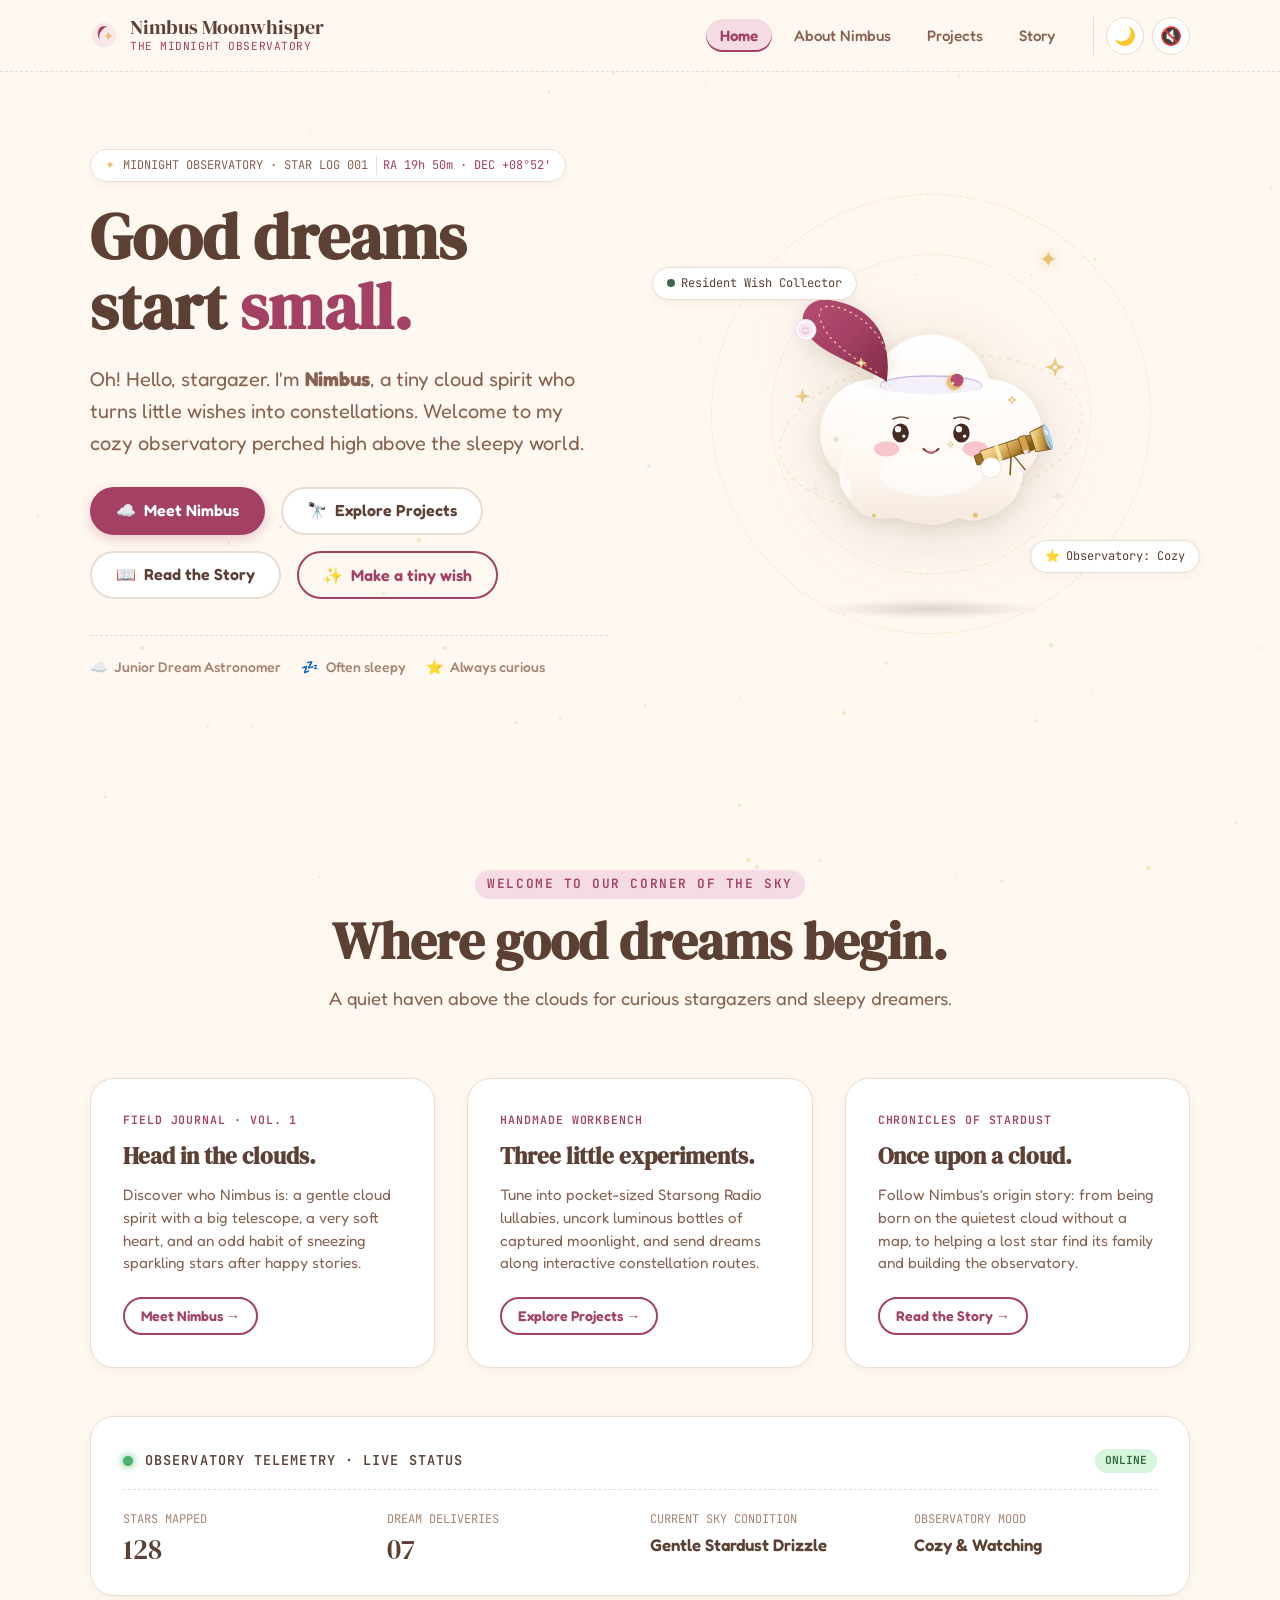
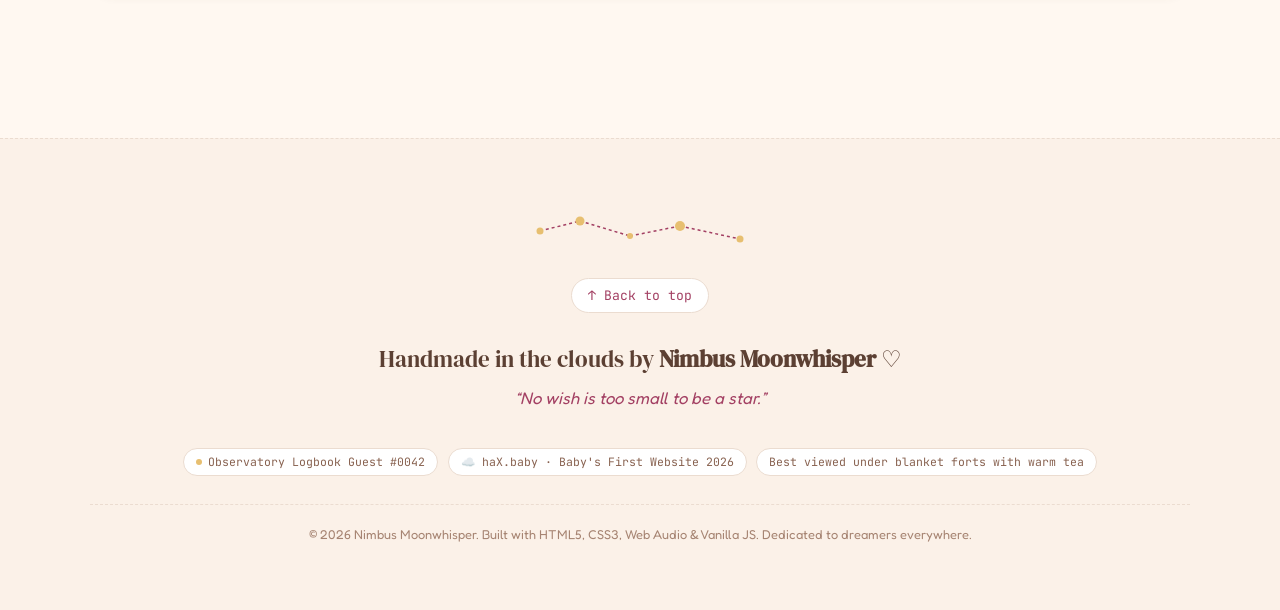
==== commit 039c449a: "Implement separate page navigation (Home, About Nimbus, Projects, Story) and permanently fixed navba" ====
--- a/index.html
+++ b/index.html
@@ -4,7 +4,7 @@
   <meta charset="UTF-8">
   <meta name="viewport" content="width=device-width, initial-scale=1.0">
   <title>Nimbus Moonwhisper — The Midnight Observatory</title>
-  <meta name="description" content="Official portfolio of Nimbus Moonwhisper, Junior Dream Astronomer. Charting constellations, collecting wishes, and crafting lullabies above the clouds.">
+  <meta name="description" content="Home of Nimbus Moonwhisper, Junior Dream Astronomer. Charting constellations, collecting wishes, and crafting lullabies above the clouds.">
   <link rel="icon" type="image/svg+xml" href="assets/favicon.svg">
 
   <!-- Google Fonts: DM Serif Display & Fredoka with system fallbacks -->
@@ -18,13 +18,13 @@
   <!-- Accessibility Skip Link -->
   <a href="#main-content" class="skip-link">Skip to main content</a>
 
-  <!-- Floating Starfield Container for interactive background stars -->
+  <!-- Ambient Starfield for interactive background stars -->
   <div id="ambient-starfield" class="ambient-starfield" aria-hidden="true"></div>
 
-  <!-- Sticky Header and Navigation -->
+  <!-- Permanently Fixed Header and Navigation -->
   <header class="site-header" id="site-header">
     <div class="header-container">
-      <a href="#hero" class="brand-link" aria-label="Nimbus's Observatory - Return to top">
+      <a href="index.html" class="brand-link" aria-label="Nimbus's Observatory - Home">
         <span class="brand-icon" aria-hidden="true">
           <svg viewBox="0 0 32 32" width="28" height="28" fill="none">
             <circle cx="16" cy="16" r="14" fill="var(--color-blush)" opacity="0.6"/>
@@ -47,26 +47,23 @@
         </span>
       </button>
 
-      <!-- Main Navigation Menu -->
+      <!-- Main Navigation Menu (4 primary options) -->
       <nav class="site-nav" id="site-nav" aria-label="Main Navigation">
         <ul class="nav-list">
-          <li><a href="#hero" class="nav-link">Meet Nimbus</a></li>
-          <li><a href="#profile" class="nav-link">Field Journal</a></li>
-          <li><a href="#projects" class="nav-link">Experiments</a></li>
-          <li><a href="#origin" class="nav-link">Origin Story</a></li>
-          <li><a href="#observatory" class="nav-link">Starry Wall</a></li>
+          <li><a href="index.html" class="nav-link is-active" aria-current="page">Home</a></li>
+          <li><a href="about.html" class="nav-link">About Nimbus</a></li>
+          <li><a href="projects.html" class="nav-link">Projects</a></li>
+          <li><a href="story.html" class="nav-link">Story</a></li>
         </ul>
 
-        <!-- Action Controls: Theme & Sound -->
+        <!-- Action Controls: Compact Theme & Sound Toggle on desktop -->
         <div class="nav-controls">
-          <!-- Day / Dream Mode Toggle -->
-          <button type="button" class="btn-control" id="theme-toggle" aria-pressed="false" aria-label="Switch between Day Mode and Dream Mode">
+          <button type="button" class="btn-control btn-control-compact" id="theme-toggle" aria-pressed="false" aria-label="Switch between Day Mode and Dream Mode" title="Toggle Day / Dream Mode">
             <span class="btn-control-icon" id="theme-icon" aria-hidden="true">🌙</span>
             <span class="btn-control-label" id="theme-label">Dream Mode</span>
           </button>
 
-          <!-- Audio Mute / Unmute Toggle -->
-          <button type="button" class="btn-control" id="sound-toggle" aria-pressed="false" aria-label="Toggle celestial sound effects and music">
+          <button type="button" class="btn-control btn-control-compact" id="sound-toggle" aria-pressed="false" aria-label="Toggle celestial sound effects and music" title="Toggle Sound On / Off">
             <span class="btn-control-icon" id="sound-icon" aria-hidden="true">🔇</span>
             <span class="btn-control-label" id="sound-label">Sound Off</span>
           </button>
@@ -83,7 +80,7 @@
 
   <main id="main-content">
     <!-- ========================================================
-         HERO SECTION: MEET NIMBUS
+         HERO SECTION: WELCOME & MEET NIMBUS
          ======================================================== -->
     <section class="hero-section" id="hero" aria-labelledby="hero-title">
       <div class="container hero-container">
@@ -100,15 +97,23 @@
           </h1>
 
           <p class="hero-intro">
-            Oh! Hello, stargazer. I'm <strong>Nimbus</strong>, a tiny cloud spirit who turns little wishes into constellations. Welcome to my cozy observatory perched above the sleepy world.
+            Oh! Hello, stargazer. I'm <strong>Nimbus</strong>, a tiny cloud spirit who turns little wishes into constellations. Welcome to my cozy observatory perched high above the sleepy world.
           </p>
 
           <div class="hero-actions">
-            <a href="#projects" class="btn btn-primary">
+            <a href="about.html" class="btn btn-primary">
+              <span class="btn-icon">☁️</span>
+              <span>Meet Nimbus</span>
+            </a>
+            <a href="projects.html" class="btn btn-secondary">
               <span class="btn-icon">🔭</span>
-              <span>Explore my universe</span>
+              <span>Explore Projects</span>
             </a>
-            <button type="button" class="btn btn-secondary" id="btn-hero-wish">
+            <a href="story.html" class="btn btn-secondary">
+              <span class="btn-icon">📖</span>
+              <span>Read the Story</span>
+            </a>
+            <button type="button" class="btn btn-outline" id="btn-hero-wish">
               <span class="btn-icon">✨</span>
               <span>Make a tiny wish</span>
             </button>
@@ -165,391 +170,61 @@
     </section>
 
     <!-- ========================================================
-         CHARACTER PROFILE SECTION: FIELD JOURNAL
+         OBSERVATORY AT A GLANCE: ATMOSPHERE & PREVIEWS
          ======================================================== -->
-    <section class="section profile-section" id="profile" aria-labelledby="profile-title">
+    <section class="section preview-section" aria-labelledby="preview-title">
       <div class="container">
         <header class="section-header">
-          <span class="section-eyebrow">FIELD JOURNAL · VOL. 1</span>
-          <h2 class="section-title" id="profile-title">Head in the clouds. Stars in my pockets.</h2>
-          <p class="section-desc">A few observations scribbled into the margins of my field notebook between midnight naps.</p>
+          <span class="section-eyebrow">WELCOME TO OUR CORNER OF THE SKY</span>
+          <h2 class="section-title" id="preview-title">Where good dreams begin.</h2>
+          <p class="section-desc">A quiet haven above the clouds for curious stargazers and sleepy dreamers.</p>
         </header>
 
-        <div class="profile-cards-grid">
-          <!-- Card 1: What am I? -->
-          <article class="journal-card card-mint">
-            <div class="card-pin" aria-hidden="true">📌</div>
-            <div class="card-icon-bubble" aria-hidden="true">
-              <svg viewBox="0 0 48 48" width="36" height="36" fill="none">
-                <path d="M14 34 C9 34 6 30 6 25 C6 20 10 17 14 17 C15 13 19 10 24 10 C29 10 33 13 34 17 C38 17 42 20 42 25 C42 30 38 34 33 34 Z" fill="var(--color-berry)" opacity="0.15"/>
-                <path d="M14 32 C10 32 8 28 8 24 C8 20 11 17 15 17 C16 13 20 11 24 11 C28 11 32 13 33 17 C37 17 40 20 40 24 C40 28 37 32 33 32 Z" stroke="var(--color-berry)" stroke-width="2.5" fill="#ffffff"/>
-                <!-- Little heart inside -->
-                <path d="M24 26 C24 26 21 23 19.5 21.5 C18 20 18 18 19.5 17 C21 16 22.5 17 24 19 C25.5 17 27 16 28.5 17 C30 18 30 20 28.5 21.5 Z" fill="var(--color-berry)"/>
-              </svg>
-            </div>
-            <span class="card-tag">OBSERVATION 01</span>
-            <h3 class="card-heading">What am I?</h3>
-            <p class="card-body">
-              A small cloud spirit with a big telescope and a very soft heart.
-            </p>
-            <div class="card-footnote">
-              <span>Specimen:</span> <code>Spirito-Cumulus</code>
-            </div>
-          </article>
-
-          <!-- Card 2: What do I do? -->
-          <article class="journal-card card-blush">
-            <div class="card-pin" aria-hidden="true">📎</div>
-            <div class="card-icon-bubble" aria-hidden="true">
-              <svg viewBox="0 0 48 48" width="36" height="36" fill="none">
-                <!-- Constellation map lines -->
-                <line x1="12" y1="36" x2="22" y2="20" stroke="var(--color-berry)" stroke-width="2" stroke-dasharray="3,3"/>
-                <line x1="22" y1="20" x2="36" y2="14" stroke="var(--color-berry)" stroke-width="2" stroke-dasharray="3,3"/>
-                <line x1="22" y1="20" x2="34" y2="32" stroke="var(--color-berry)" stroke-width="2" stroke-dasharray="3,3"/>
-                <!-- Stars on nodes -->
-                <circle cx="12" cy="36" r="4" fill="var(--color-gold)" stroke="var(--color-berry)" stroke-width="2"/>
-                <circle cx="22" cy="20" r="5" fill="var(--color-gold)" stroke="var(--color-berry)" stroke-width="2"/>
-                <circle cx="36" cy="14" r="4.5" fill="var(--color-gold)" stroke="var(--color-berry)" stroke-width="2"/>
-                <circle cx="34" cy="32" r="4" fill="var(--color-gold)" stroke="var(--color-berry)" stroke-width="2"/>
-              </svg>
-            </div>
-            <span class="card-tag">OBSERVATION 02</span>
-            <h3 class="card-heading">What do I do?</h3>
-            <p class="card-body">
-              I chart constellations, collect wishes, and make the night feel friendly.
-            </p>
-            <div class="card-footnote">
-              <span>Duty:</span> <code>Starlight Navigation</code>
-            </div>
-          </article>
-
-          <!-- Card 3: One odd quirk? -->
-          <article class="journal-card card-lavender">
-            <div class="card-pin" aria-hidden="true">⭐</div>
-            <div class="card-icon-bubble" aria-hidden="true">
-              <svg viewBox="0 0 48 48" width="36" height="36" fill="none">
-                <polygon points="24,6 28,18 40,20 30,28 33,40 24,33 15,40 18,28 8,20 20,18" fill="var(--color-gold)" stroke="var(--color-berry)" stroke-width="2"/>
-                <circle cx="24" cy="24" r="3" fill="#ffffff"/>
-              </svg>
-            </div>
-            <span class="card-tag">OBSERVATION 03</span>
-            <h3 class="card-heading">One odd quirk</h3>
-            <p class="card-body">
-              I sneeze a little star whenever someone tells me a happy story.
+        <div class="preview-cards-grid">
+          <!-- Preview 1: About Nimbus -->
+          <article class="preview-card">
+            <span class="preview-card-tag">FIELD JOURNAL · VOL. 1</span>
+            <h3 class="preview-card-title">Head in the clouds.</h3>
+            <p class="preview-card-desc">
+              Discover who Nimbus is: a gentle cloud spirit with a big telescope, a very soft heart, and an odd habit of sneezing sparkling stars after happy stories.
             </p>
             <div class="card-action-slot">
-              <button type="button" class="btn btn-sm btn-outline" id="btn-tell-story">
-                <span>📖 Tell Nimbus a happy story</span>
-              </button>
+              <a href="about.html" class="btn btn-sm btn-outline">
+                <span>Meet Nimbus →</span>
+              </a>
             </div>
           </article>
-        </div>
-      </div>
-    </section>
-
-    <!-- ========================================================
-         PORTFOLIO PROJECTS: THREE LITTLE EXPERIMENTS
-         ======================================================== -->
-    <section class="section projects-section" id="projects" aria-labelledby="projects-title">
-      <div class="container">
-        <header class="section-header">
-          <span class="section-eyebrow">PORTFOLIO & WORKBENCH</span>
-          <h2 class="section-title" id="projects-title">Three little experiments.</h2>
-          <p class="section-desc">Genuinely functional inventions crafted from starlight, brass wire, and cloud fluff.</p>
-        </header>
-
-        <div class="projects-grid">
-          <!-- PROJECT 001: STARSONG RADIO -->
-          <article class="project-card project-radio" id="project-starsong">
-            <div class="project-header">
-              <span class="project-id">PROJECT 001</span>
-              <span class="project-badge">Acoustic Starlight</span>
-            </div>
-
-            <div class="project-visual">
-              <div class="radio-illustration-frame">
-                <img src="assets/starsong-radio.svg" alt="Vintage Starsong Radio celestial music box" class="project-art-img">
-              </div>
-
-              <!-- Animated Sound Wave Visualizer Bars -->
-              <div class="sound-wave-visualizer" id="radio-visualizer" aria-hidden="true">
-                <span class="wave-bar bar-1"></span>
-                <span class="wave-bar bar-2"></span>
-                <span class="wave-bar bar-3"></span>
-                <span class="wave-bar bar-4"></span>
-                <span class="wave-bar bar-5"></span>
-                <span class="wave-bar bar-6"></span>
-                <span class="wave-bar bar-7"></span>
-              </div>
-            </div>
-
-            <div class="project-info">
-              <h3 class="project-title">Starsong Radio</h3>
-              <p class="project-desc">
-                “A pocket-sized lullaby made from the sounds of distant stars.”
-              </p>
-              <div class="project-status-line">
-                <span class="status-indicator" id="radio-status-dot"></span>
-                <span class="status-text" id="radio-status-text">Tuned to Pleiades 92.4 FM · Standing by</span>
-              </div>
-            </div>
-
-            <div class="project-controls">
-              <button type="button" class="btn btn-primary btn-full" id="btn-toggle-lullaby" aria-pressed="false">
-                <span class="btn-icon" id="lullaby-btn-icon">🎵</span>
-                <span id="lullaby-btn-label">Play my lullaby</span>
-              </button>
+
+          <!-- Preview 2: Projects -->
+          <article class="preview-card">
+            <span class="preview-card-tag">HANDMADE WORKBENCH</span>
+            <h3 class="preview-card-title">Three little experiments.</h3>
+            <p class="preview-card-desc">
+              Tune into pocket-sized Starsong Radio lullabies, uncork luminous bottles of captured moonlight, and send dreams along interactive constellation routes.
+            </p>
+            <div class="card-action-slot">
+              <a href="projects.html" class="btn btn-sm btn-outline">
+                <span>Explore Projects →</span>
+              </a>
             </div>
           </article>
 
-          <!-- PROJECT 002: MOONLIGHT BOTTLES -->
-          <article class="project-card project-bottle" id="project-moonlight">
-            <div class="project-header">
-              <span class="project-id">PROJECT 002</span>
-              <span class="project-badge">Luminescence</span>
-            </div>
-
-            <div class="project-visual">
-              <div class="bottle-stage" id="bottle-stage" data-glow="gold" data-lit="true">
-                <img src="assets/moonlight-bottle.svg" alt="Apothecary jar holding luminous bottled moonlight" class="project-art-img bottle-art-img">
-                <div class="bottle-glow-layer" id="bottle-glow-layer" aria-hidden="true"></div>
-              </div>
-            </div>
-
-            <div class="project-info">
-              <h3 class="project-title">Moonlight Bottles</h3>
-              <p class="project-desc">
-                “Little jars of bottled moonlight for dark and wobbly nights.”
-              </p>
-
-              <!-- Color Glow Picker -->
-              <div class="bottle-palette-selector" role="radiogroup" aria-label="Select bottled moonlight glow tint">
-                <span class="palette-label">Glow Hue:</span>
-                <button type="button" class="palette-swatch swatch-gold is-active" data-color="gold" role="radio" aria-checked="true" aria-label="Moon Gold glow"></button>
-                <button type="button" class="palette-swatch swatch-blush" data-color="blush" role="radio" aria-checked="false" aria-label="Star Blush glow"></button>
-                <button type="button" class="palette-swatch swatch-lavender" data-color="lavender" role="radio" aria-checked="false" aria-label="Dream Lavender glow"></button>
-                <button type="button" class="palette-swatch swatch-mint" data-color="mint" role="radio" aria-checked="false" aria-label="Mint Glow"></button>
-              </div>
-
-              <div class="project-status-line">
-                <span class="status-indicator is-lit" id="bottle-status-dot"></span>
-                <span class="status-text" id="bottle-status-text">State: Glowing (Moon Gold) · 100% Warmth</span>
-              </div>
-            </div>
-
-            <div class="project-controls">
-              <button type="button" class="btn btn-secondary btn-full" id="btn-toggle-bottle" aria-pressed="true">
-                <span class="btn-icon" id="bottle-btn-icon">💡</span>
-                <span id="bottle-btn-label">Cork & Sleep (Turn Off)</span>
-              </button>
+          <!-- Preview 3: Story -->
+          <article class="preview-card">
+            <span class="preview-card-tag">CHRONICLES OF STARDUST</span>
+            <h3 class="preview-card-title">Once upon a cloud.</h3>
+            <p class="preview-card-desc">
+              Follow Nimbus’s origin story: from being born on the quietest cloud without a map, to helping a lost star find its family and building the observatory.
+            </p>
+            <div class="card-action-slot">
+              <a href="story.html" class="btn btn-sm btn-outline">
+                <span>Read the Story →</span>
+              </a>
             </div>
           </article>
-
-          <!-- PROJECT 003: DREAM DELIVERY MAP -->
-          <article class="project-card project-map" id="project-delivery">
-            <div class="project-header">
-              <span class="project-id">PROJECT 003</span>
-              <span class="project-badge">Sky Navigation</span>
-            </div>
-
-            <div class="project-visual">
-              <div class="constellation-map-stage" id="map-stage">
-                <svg viewBox="0 0 340 200" class="delivery-svg" id="delivery-svg" role="img" aria-label="Constellation route map connecting Cloud Bay, Little Moon, and Home">
-                  <!-- Nebula cloud background -->
-                  <path d="M40 70 Q90 30 160 50 Q230 40 290 80 Q250 140 180 150 Q100 160 40 110 Z" fill="var(--color-blush)" opacity="0.25"/>
-
-                  <!-- Dashed Constellation Route -->
-                  <path d="M 50 140 Q 150 40 280 120" id="flight-path" fill="none" stroke="var(--color-berry)" stroke-width="2.5" stroke-dasharray="6,6" opacity="0.7"/>
-
-                  <!-- Location Waypoints -->
-                  <!-- Waypoint 1: Cloud Bay -->
-                  <g class="waypoint-group" id="node-bay" transform="translate(50, 140)">
-                    <circle cx="0" cy="0" r="16" class="waypoint-pulse" fill="var(--color-mint)" opacity="0.4"/>
-                    <circle cx="0" cy="0" r="8" fill="var(--color-mint)" stroke="var(--color-berry)" stroke-width="2"/>
-                    <text x="0" y="24" text-anchor="middle" class="waypoint-label">Cloud Bay</text>
-                  </g>
-
-                  <!-- Waypoint 2: Little Moon -->
-                  <g class="waypoint-group" id="node-moon" transform="translate(160, 68)">
-                    <circle cx="0" cy="0" r="18" class="waypoint-pulse" fill="var(--color-gold)" opacity="0.4"/>
-                    <circle cx="0" cy="0" r="9" fill="var(--color-gold)" stroke="var(--color-berry)" stroke-width="2"/>
-                    <text x="0" y="-14" text-anchor="middle" class="waypoint-label">Little Moon</text>
-                  </g>
-
-                  <!-- Waypoint 3: Home -->
-                  <g class="waypoint-group" id="node-home" transform="translate(280, 120)">
-                    <circle cx="0" cy="0" r="18" class="waypoint-pulse" fill="var(--color-blush)" opacity="0.4"/>
-                    <circle cx="0" cy="0" r="9" fill="var(--color-blush)" stroke="var(--color-berry)" stroke-width="2"/>
-                    <text x="0" y="24" text-anchor="middle" class="waypoint-label">Home</text>
-                  </g>
-
-                  <!-- Traveling Dream Star -->
-                  <g id="traveling-star" class="traveling-star" transform="translate(50, 140)">
-                    <polygon points="0,-10 3,-3 10,0 3,3 0,10 -3,3 -10,0 -3,-3" fill="var(--color-gold)"/>
-                    <circle cx="0" cy="0" r="3" fill="#ffffff"/>
-                  </g>
-                </svg>
-              </div>
-            </div>
-
-            <div class="project-info">
-              <h3 class="project-title">Dream Delivery Map</h3>
-              <p class="project-desc">
-                “A tiny constellation map to help wishes find their way home.”
-              </p>
-
-              <div class="delivery-steps-display" id="delivery-steps" aria-live="polite">
-                <div class="step-chip is-active" id="step-bay">1. Cloud Bay</div>
-                <div class="step-arrow" aria-hidden="true">→</div>
-                <div class="step-chip" id="step-moon">2. Little Moon</div>
-                <div class="step-arrow" aria-hidden="true">→</div>
-                <div class="step-chip" id="step-home">3. Home</div>
-              </div>
-
-              <div class="project-status-line">
-                <span class="status-indicator" id="map-status-dot"></span>
-                <span class="status-text" id="map-status-text">Ready for departure at Cloud Bay</span>
-              </div>
-            </div>
-
-            <div class="project-controls">
-              <button type="button" class="btn btn-primary btn-full" id="btn-send-dream">
-                <span class="btn-icon">🚀</span>
-                <span>Send a dream</span>
-              </button>
-            </div>
-          </article>
-        </div>
-      </div>
-    </section>
-
-    <!-- ========================================================
-         ORIGIN STORY: ONCE UPON A CLOUD (SCROLL CHAPTERS)
-         ======================================================== -->
-    <section class="section origin-section" id="origin" aria-labelledby="origin-title">
-      <div class="container">
-        <header class="section-header">
-          <span class="section-eyebrow">CHRONICLES OF STARDUST</span>
-          <h2 class="section-title" id="origin-title">Once upon a cloud.</h2>
-          <p class="section-desc">Every constellation begins with a single step into the dark.</p>
-        </header>
-
-        <div class="story-chapters-container">
-          <!-- CHAPTER 01 -->
-          <article class="story-chapter" id="chapter-1">
-            <div class="chapter-content">
-              <div class="chapter-header">
-                <span class="chapter-num">CHAPTER 01</span>
-                <h3 class="chapter-title">A Tiny Beginning</h3>
-              </div>
-              <p class="chapter-text">
-                “I was born on the quietest cloud in the sky. I had no map, no telescope, and absolutely no idea where the moon went during the day.”
-              </p>
-              <div class="chapter-annotation">
-                <span class="annotation-icon">☁️</span>
-                <span>Coordinates: Cloud Nursery 0.1 · Gentle morning skies</span>
-              </div>
-            </div>
-
-            <div class="chapter-visual">
-              <div class="storybook-frame">
-                <svg viewBox="0 0 280 200" class="chapter-svg" role="img" aria-label="A tiny sleeping cloud under a pale morning sky with a few distant stars">
-                  <!-- Pale sky gradient -->
-                  <rect x="0" y="0" width="280" height="200" rx="16" fill="var(--bg-elevated)"/>
-                  <!-- Distant morning stars -->
-                  <circle cx="50" cy="40" r="2.5" fill="var(--color-gold)" opacity="0.6"/>
-                  <circle cx="210" cy="35" r="3" fill="var(--color-gold)" opacity="0.8"/>
-                  <circle cx="240" cy="70" r="2" fill="var(--color-gold)" opacity="0.5"/>
-                  <!-- Little morning cloud -->
-                  <path d="M90 125 C75 125 65 112 65 98 C65 85 75 75 88 75 C92 65 102 58 115 58 C128 58 138 65 142 75 C148 72 158 75 162 82 C170 82 178 88 178 98 C178 112 168 125 152 125 Z" fill="#ffffff" stroke="var(--color-berry)" stroke-width="2"/>
-                  <!-- Sleeping face on baby cloud -->
-                  <path d="M105 92 Q112 97 119 92" stroke="var(--color-berry)" stroke-width="2" stroke-linecap="round" fill="none"/>
-                  <path d="M130 92 Q137 97 144 92" stroke="var(--color-berry)" stroke-width="2" stroke-linecap="round" fill="none"/>
-                  <ellipse cx="100" cy="98" rx="4" ry="2.5" fill="var(--color-blush)"/>
-                  <ellipse cx="150" cy="98" rx="4" ry="2.5" fill="var(--color-blush)"/>
-                </svg>
-              </div>
-            </div>
-          </article>
-
-          <!-- CHAPTER 02 -->
-          <article class="story-chapter" id="chapter-2">
-            <div class="chapter-content">
-              <div class="chapter-header">
-                <span class="chapter-num">CHAPTER 02</span>
-                <h3 class="chapter-title">The First Wish</h3>
-              </div>
-              <p class="chapter-text">
-                “One evening, a little lost star asked me to help it find its family. I connected the dots, drew a constellation, and discovered that even the smallest light can guide someone home.”
-              </p>
-              <div class="chapter-annotation">
-                <span class="annotation-icon">⭐</span>
-                <span>Discovery: Constellations are simply promises between friends</span>
-              </div>
-            </div>
-
-            <div class="chapter-visual">
-              <div class="storybook-frame">
-                <svg viewBox="0 0 280 200" class="chapter-svg" role="img" aria-label="A glowing star, connecting constellation lines, and a little brass telescope">
-                  <rect x="0" y="0" width="280" height="200" rx="16" fill="var(--bg-elevated)"/>
-                  <!-- Constellation dotted lines -->
-                  <line x1="60" y1="120" x2="110" y2="70" stroke="var(--color-gold)" stroke-width="2" stroke-dasharray="4,4"/>
-                  <line x1="110" y1="70" x2="180" y2="50" stroke="var(--color-gold)" stroke-width="2" stroke-dasharray="4,4"/>
-                  <line x1="180" y1="50" x2="220" y2="100" stroke="var(--color-gold)" stroke-width="2" stroke-dasharray="4,4"/>
-                  <!-- Star family nodes -->
-                  <circle cx="60" cy="120" r="5" fill="var(--color-gold)"/>
-                  <circle cx="110" cy="70" r="7" fill="var(--color-gold)"/>
-                  <circle cx="180" cy="50" r="9" fill="var(--color-gold)"/>
-                  <circle cx="220" cy="100" r="6" fill="var(--color-gold)"/>
-                  <!-- Tiny telescope pointing up -->
-                  <g transform="translate(110, 140) rotate(-28)">
-                    <rect x="0" y="0" width="60" height="14" rx="3" fill="var(--color-gold)" stroke="var(--color-berry)" stroke-width="1.5"/>
-                    <line x1="15" y1="14" x2="5" y2="35" stroke="var(--color-berry)" stroke-width="2"/>
-                    <line x1="30" y1="14" x2="35" y2="35" stroke="var(--color-berry)" stroke-width="2"/>
-                  </g>
-                </svg>
-              </div>
-            </div>
-          </article>
-
-          <!-- CHAPTER 03 -->
-          <article class="story-chapter" id="chapter-3">
-            <div class="chapter-content">
-              <div class="chapter-header">
-                <span class="chapter-num">CHAPTER 03</span>
-                <h3 class="chapter-title">The Observatory</h3>
-              </div>
-              <p class="chapter-text">
-                “Now I keep a tiny observatory above the clouds. Every night, I collect wishes, draw dream maps, and leave a little light on for anyone who needs it.”
-              </p>
-              <div class="chapter-annotation">
-                <span class="annotation-icon">🔭</span>
-                <span>Current Haven: The Midnight Observatory · All dreamers welcome</span>
-              </div>
-            </div>
-
-            <div class="chapter-visual">
-              <div class="storybook-frame">
-                <img src="assets/observatory-dome.svg" alt="Cozy Midnight Observatory dome atop a fluffy cloud under crescent moon and stars" class="chapter-svg-img">
-              </div>
-            </div>
-          </article>
-        </div>
-      </div>
-    </section>
-
-    <!-- ========================================================
-         INTERACTIVE STARFIELD & OBSERVATORY WORKBENCH
-         ======================================================== -->
-    <section class="section observatory-section" id="observatory" aria-labelledby="observatory-title">
-      <div class="container">
-        <header class="section-header">
-          <span class="section-eyebrow">ASTRONOMER'S LOGBOOK & GUESTBOOK</span>
-          <h2 class="section-title" id="observatory-title">The Starry Wish Wall.</h2>
-          <p class="section-desc">Every wish left here becomes a permanent glimmer in our midnight sky.</p>
-        </header>
-
-        <!-- Observatory Readout Status Deck -->
+        </div>
+
+        <!-- Live Observatory Telemetry Console -->
         <div class="status-console-card">
           <div class="console-header">
             <span class="console-led" aria-hidden="true"></span>
@@ -573,53 +248,6 @@
             <div class="stat-cell">
               <span class="stat-label">Observatory Mood</span>
               <span class="stat-value text-sm highlight-berry">Cozy & Watching</span>
-            </div>
-          </div>
-        </div>
-
-        <!-- Wish Form & Interactive Star Board -->
-        <div class="wishwall-layout">
-          <!-- Left: Wish Input Console -->
-          <div class="wish-form-card">
-            <h3 class="wish-card-title">Whisper a wish to Nimbus</h3>
-            <p class="wish-card-subtitle">Write a small hope or dream. Nimbus will chart it among the stars!</p>
-
-            <form id="wish-form" class="wish-form" novalidate>
-              <div class="form-group">
-                <label for="wish-author" class="form-label">Your Name or Stargazer Alias:</label>
-                <input type="text" id="wish-author" class="form-input" placeholder="e.g. Luna the Moth" maxlength="30" required>
-              </div>
-
-              <div class="form-group">
-                <label for="wish-text" class="form-label">Your Tiny Wish:</label>
-                <textarea id="wish-text" class="form-textarea" placeholder="What gentle wish would you like to send into the night sky?" maxlength="120" rows="3" required></textarea>
-                <div class="char-count"><span id="char-counter">0</span> / 120 characters</div>
-              </div>
-
-              <!-- Quick Inspiration Prompts -->
-              <div class="quick-prompts" aria-label="Quick wish inspiration">
-                <span class="prompt-hint">Inspiration:</span>
-                <button type="button" class="btn-prompt" data-text="for deep and peaceful sleep tonight">💤 Peaceful sleep</button>
-                <button type="button" class="btn-prompt" data-text="for quiet courage when tomorrow begins">🌱 Gentle courage</button>
-                <button type="button" class="btn-prompt" data-text="for warm tea and safe travels home">🍵 Warm tea</button>
-              </div>
-
-              <button type="submit" class="btn btn-primary btn-full">
-                <span class="btn-icon">✨</span>
-                <span>Send wish to the stars</span>
-              </button>
-            </form>
-          </div>
-
-          <!-- Right: Starry Wall of Collected Wishes -->
-          <div class="wish-wall-card">
-            <div class="wish-wall-header">
-              <h3 class="wish-card-title">Collected Night Sky Wishes</h3>
-              <span class="wish-count-pill" id="wish-count-pill">3 wishes recorded</span>
-            </div>
-
-            <div class="wishes-list" id="wishes-list" tabindex="0" role="region" aria-label="List of collected stargazer wishes">
-              <!-- Dynamically populated and pre-seeded with cozy notes -->
             </div>
           </div>
         </div>
@@ -654,7 +282,6 @@
        ======================================================== -->
   <footer class="site-footer">
     <div class="container footer-container">
-      <!-- Top row: Constellation illustration and Back to Top -->
       <div class="footer-top">
         <div class="footer-constellation" aria-hidden="true">
           <svg viewBox="0 0 240 40" width="240" height="40" fill="none">
@@ -670,12 +297,11 @@
           </svg>
         </div>
 
-        <a href="#hero" class="btn-back-to-top" id="btn-back-to-top" aria-label="Return to top of page">
-          <span>↑ Back to the Observatory</span>
+        <a href="#main-content" class="btn-back-to-top" id="btn-back-to-top" aria-label="Return to top of page">
+          <span>↑ Back to top</span>
         </a>
       </div>
 
-      <!-- Main footer message -->
       <div class="footer-main">
         <p class="footer-signoff">
           Handmade in the clouds by <strong>Nimbus Moonwhisper</strong> ♡
@@ -685,7 +311,6 @@
         </p>
       </div>
 
-      <!-- Early-Web Badges & Metadata -->
       <div class="footer-badges">
         <span class="earlyweb-badge">
           <span class="badge-dot"></span>
--- a/style.css
+++ b/style.css
@@ -115,6 +115,7 @@
   position: relative;
   overflow-x: hidden;
   -webkit-font-smoothing: antialiased;
+  padding-top: var(--header-height);
 }
 
 /* Accessible Skip Link */
@@ -281,12 +282,13 @@
 }
 
 /* --------------------------------------------------------------------------
-   5. Sticky Header & Navigation
+   5. Permanently Fixed Header & Navigation
    -------------------------------------------------------------------------- */
 .site-header {
-  position: sticky;
+  position: fixed;
   top: 0;
   left: 0;
+  right: 0;
   width: 100%;
   height: var(--header-height);
   background-color: var(--bg-header);
@@ -358,7 +360,7 @@
 .nav-list {
   display: flex;
   align-items: center;
-  gap: 0.75rem;
+  gap: 0.5rem;
   list-style: none;
 }
 
@@ -367,9 +369,9 @@
   font-weight: 500;
   color: var(--text-secondary);
   text-decoration: none;
-  padding: 6px 12px;
+  padding: 7px 14px;
   border-radius: var(--radius-pill);
-  transition: color var(--transition-fast), background-color var(--transition-fast);
+  transition: color var(--transition-fast), background-color var(--transition-fast), box-shadow var(--transition-fast);
 }
 
 .nav-link:hover {
@@ -381,6 +383,20 @@
   background-color: var(--bg-elevated);
 }
 
+/* Highlight currently active page */
+.nav-link.is-active {
+  color: var(--color-berry);
+  background-color: var(--color-blush);
+  font-weight: 600;
+  box-shadow: inset 0 -2px 0 var(--color-berry);
+}
+
+body[data-theme="dream"] .nav-link.is-active {
+  background-color: var(--bg-elevated);
+  color: var(--color-berry);
+  box-shadow: inset 0 -2px 0 var(--color-berry);
+}
+
 /* Nav Controls (Theme & Sound) */
 .nav-controls {
   display: flex;
@@ -393,8 +409,10 @@
 .btn-control {
   display: inline-flex;
   align-items: center;
+  justify-content: center;
   gap: 0.4rem;
   height: 38px;
+  min-width: 38px;
   padding: 0 12px;
   border: 1.5px solid var(--border-subtle);
   border-radius: var(--radius-pill);
@@ -426,6 +444,18 @@
 body[data-theme="dream"] .btn-control[aria-pressed="true"] {
   background-color: var(--color-berry);
   color: #201c34;
+}
+
+/* Compact Icon Buttons on Desktop */
+.btn-control-compact {
+  width: 38px;
+  height: 38px;
+  padding: 0;
+  font-size: 1.1rem;
+}
+
+.btn-control-compact .btn-control-label {
+  display: none;
 }
 
 /* Mobile Hamburger button */
@@ -2000,6 +2030,18 @@
     font-size: 1rem;
   }
 
+  .btn-control-compact {
+    width: 100%;
+    height: 46px;
+    padding: 0 16px;
+    gap: 0.6rem;
+    font-size: 1rem;
+  }
+
+  .btn-control-compact .btn-control-label {
+    display: inline;
+  }
+
   /* Hero Section */
   .hero-container {
     grid-template-columns: 1fr;
@@ -2096,3 +2138,143 @@
     transform: none !important;
   }
 }
+
+/* --------------------------------------------------------------------------
+   17. Page Navigation & Multi-Page Components
+   -------------------------------------------------------------------------- */
+.page-nav-banner {
+  background-color: var(--bg-card);
+  border: 1.5px solid var(--border-subtle);
+  border-radius: var(--radius-lg);
+  padding: clamp(1.5rem, 3vw, 2.5rem);
+  box-shadow: var(--shadow-sm);
+  display: flex;
+  align-items: center;
+  justify-content: space-between;
+  gap: 1.5rem;
+  margin-top: clamp(2.5rem, 5vw, 4rem);
+  flex-wrap: wrap;
+}
+
+.page-nav-text h3 {
+  font-family: var(--font-serif);
+  font-size: 1.5rem;
+  color: var(--text-primary);
+  margin-bottom: 0.25rem;
+}
+
+.page-nav-text p {
+  color: var(--text-secondary);
+  font-size: 0.95rem;
+}
+
+.page-nav-actions {
+  display: flex;
+  gap: 0.75rem;
+  flex-wrap: wrap;
+}
+
+/* Home Preview Cards */
+.preview-cards-grid {
+  display: grid;
+  grid-template-columns: repeat(3, 1fr);
+  gap: clamp(1.25rem, 3vw, 2rem);
+  margin-bottom: clamp(2rem, 4vw, 3rem);
+}
+
+.preview-card {
+  background-color: var(--bg-card);
+  border: 1.5px solid var(--border-subtle);
+  border-radius: var(--radius-lg);
+  padding: clamp(1.5rem, 3vw, 2rem);
+  display: flex;
+  flex-direction: column;
+  gap: 0.85rem;
+  box-shadow: var(--shadow-sm);
+  transition: transform var(--transition-med), box-shadow var(--transition-med), border-color var(--transition-med);
+}
+
+.preview-card:hover {
+  transform: translateY(-5px);
+  box-shadow: var(--shadow-md);
+  border-color: var(--color-berry);
+}
+
+.preview-card-tag {
+  font-family: var(--font-mono);
+  font-size: 0.72rem;
+  letter-spacing: 0.08em;
+  color: var(--color-berry);
+  font-weight: 600;
+}
+
+.preview-card-title {
+  font-family: var(--font-serif);
+  font-size: 1.45rem;
+  color: var(--text-primary);
+  line-height: 1.2;
+}
+
+.preview-card-desc {
+  font-size: 0.95rem;
+  color: var(--text-secondary);
+  line-height: 1.5;
+  flex-grow: 1;
+}
+
+/* About Equipment Grid */
+.equipment-grid {
+  display: grid;
+  grid-template-columns: repeat(3, 1fr);
+  gap: clamp(1.25rem, 3vw, 2rem);
+  margin-top: 2rem;
+}
+
+.equipment-card {
+  background-color: var(--bg-card);
+  border: 1.5px solid var(--border-subtle);
+  border-radius: var(--radius-lg);
+  padding: 1.5rem;
+  display: flex;
+  flex-direction: column;
+  gap: 0.5rem;
+}
+
+.equipment-icon {
+  font-size: 2rem;
+  margin-bottom: 0.25rem;
+}
+
+.equipment-title {
+  font-family: var(--font-serif);
+  font-size: 1.25rem;
+  color: var(--text-primary);
+}
+
+.equipment-desc {
+  font-size: 0.92rem;
+  color: var(--text-secondary);
+  line-height: 1.45;
+}
+
+@media (max-width: 1024px) {
+  .preview-cards-grid,
+  .equipment-grid {
+    grid-template-columns: repeat(2, 1fr);
+  }
+}
+
+@media (max-width: 768px) {
+  .preview-cards-grid,
+  .equipment-grid {
+    grid-template-columns: 1fr;
+  }
+  .page-nav-banner {
+    flex-direction: column;
+    align-items: stretch;
+    text-align: center;
+  }
+  .page-nav-actions {
+    justify-content: center;
+  }
+}
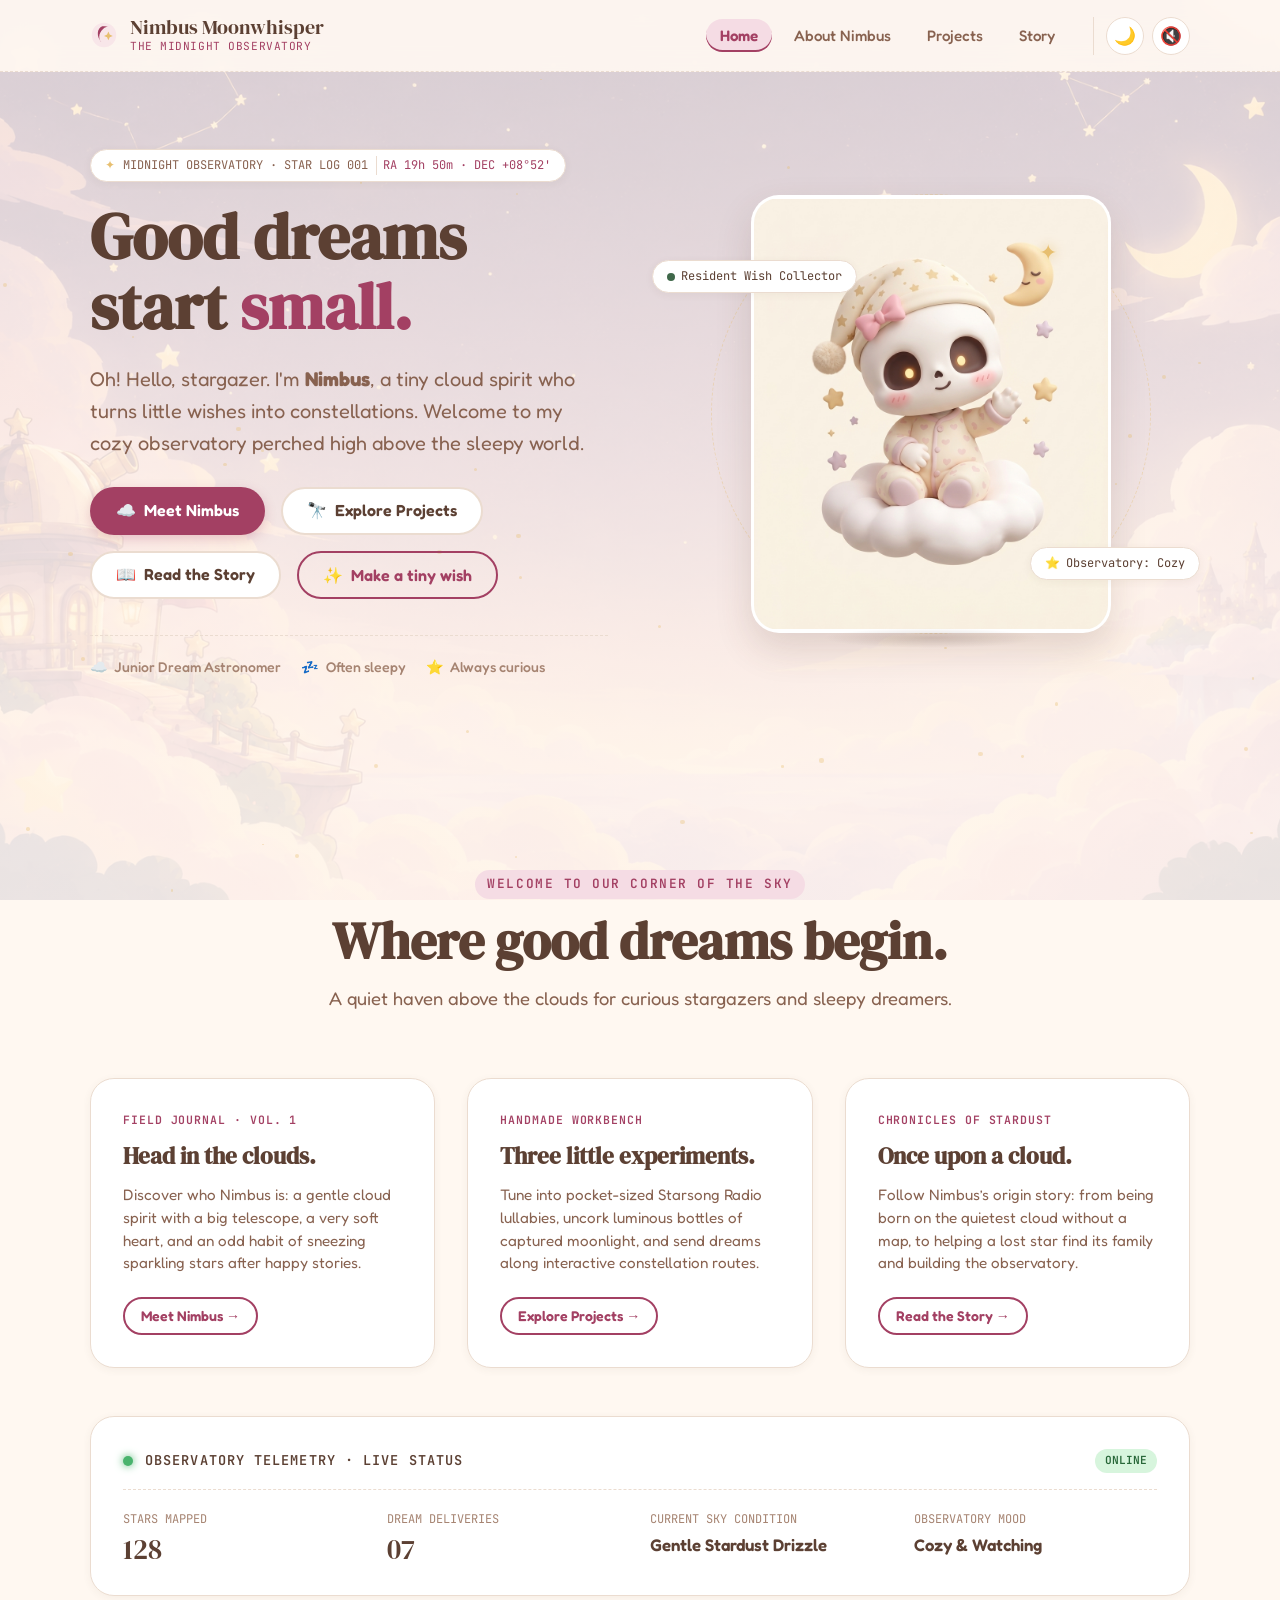
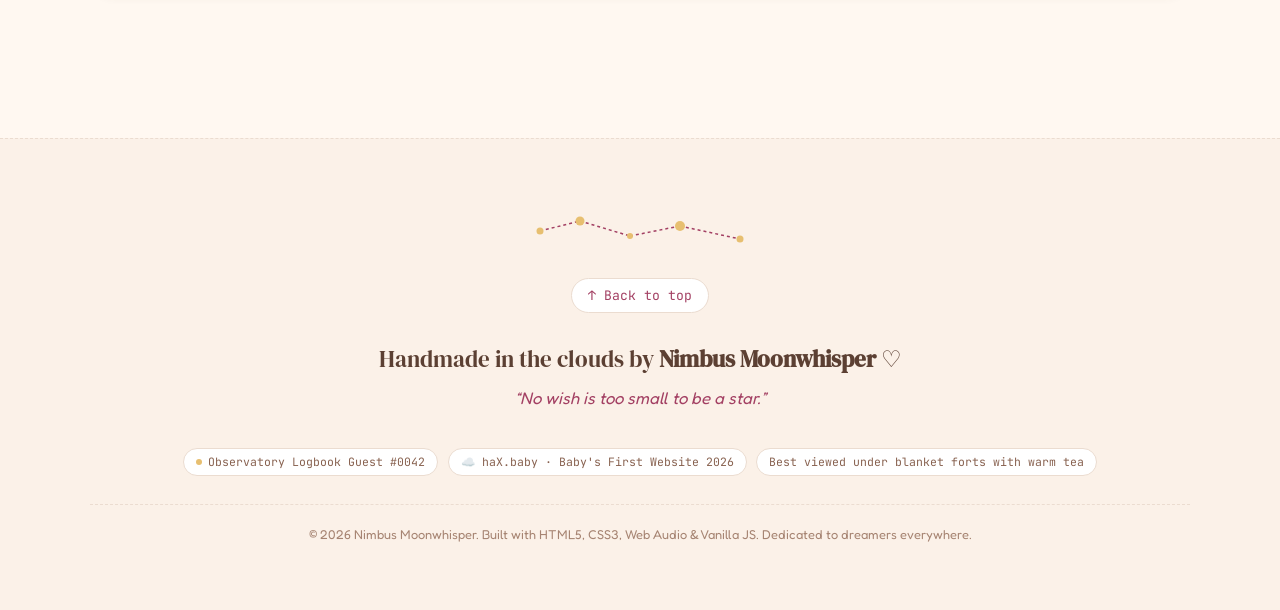
==== commit 0bd769e5: "feat: integrate user-provided artwork for Nimbus, backgrounds, lullaby box, and midnight lantern" ====
--- a/index.html
+++ b/index.html
@@ -13,6 +13,21 @@
   <link href="https://fonts.googleapis.com/css2?family=DM+Serif+Display:ital@0;1&family=Fredoka:wght@300..700&family=JetBrains+Mono:wght@400;600&display=swap" rel="stylesheet">
 
   <link rel="stylesheet" href="style.css">
+
+  <!-- Immediate Theme Initializer to prevent visual flash on page navigation -->
+  <script>
+    (function() {
+      try {
+        var savedTheme = localStorage.getItem('nimbus_theme');
+        if (!savedTheme && window.matchMedia && window.matchMedia('(prefers-color-scheme: dark)').matches) {
+          savedTheme = 'dream';
+        }
+        if (savedTheme === 'dream') {
+          document.documentElement.setAttribute('data-theme', 'dream');
+        }
+      } catch(e) {}
+    })();
+  </script>
 </head>
 <body data-theme="day">
   <!-- Accessibility Skip Link -->
@@ -159,7 +174,7 @@
 
           <!-- Nimbus Character Art Box -->
           <div class="character-wrapper" id="character-wrapper">
-            <img src="assets/nimbus-character.svg" alt="Nimbus Moonwhisper, a tiny fluffy cloud spirit with rosy cheeks wearing a berry-colored nightcap with a moon brooch and holding a miniature brass telescope" class="character-img" id="nimbus-art">
+            <img src="assets/images/nimbus-character.png" alt="Nimbus, the Junior Dream Astronomer" class="character-img" id="nimbus-art">
             <div class="character-shadow" aria-hidden="true"></div>
           </div>
 
--- a/style.css
+++ b/style.css
@@ -56,12 +56,14 @@
 }
 
 /* Dream Mode (Night Theme) */
-body[data-theme="dream"] {
+html[data-theme="dream"],
+body[data-theme="dream"],
+html[data-theme="dream"] body {
   --bg-primary: #201c34;
-  --bg-surface: #2b2544;
-  --bg-elevated: #362f54;
-  --bg-card: #2e2749;
-  --bg-header: rgba(32, 28, 52, 0.92);
+  --bg-surface: rgba(43, 37, 68, 0.94);
+  --bg-elevated: rgba(54, 47, 84, 0.94);
+  --bg-card: rgba(46, 39, 73, 0.94);
+  --bg-header: rgba(32, 28, 52, 0.94);
 
   --text-primary: #f9eaf0;
   --text-secondary: #d6c5dc;
@@ -110,12 +112,39 @@
   line-height: 1.6;
   color: var(--text-primary);
   background-color: var(--bg-primary);
+  background-image: 
+    linear-gradient(rgba(255, 248, 241, 0.76), rgba(255, 248, 241, 0.88)),
+    url('assets/images/observatory-light.png');
+  background-repeat: no-repeat;
+  background-size: cover;
+  background-position: center top;
+  background-attachment: fixed;
   transition: background-color var(--transition-med), color var(--transition-med);
   min-height: 100vh;
   position: relative;
   overflow-x: hidden;
   -webkit-font-smoothing: antialiased;
   padding-top: var(--header-height);
+}
+
+html[data-theme="dream"] body,
+body[data-theme="dream"] {
+  background-color: var(--bg-primary);
+  background-image: 
+    linear-gradient(rgba(32, 28, 52, 0.78), rgba(32, 28, 52, 0.88)),
+    url('assets/images/observatory-dark.png');
+  background-repeat: no-repeat;
+  background-size: cover;
+  background-position: center top;
+  background-attachment: fixed;
+}
+
+@media (max-width: 768px) {
+  body,
+  html[data-theme="dream"] body,
+  body[data-theme="dream"] {
+    background-attachment: scroll;
+  }
 }
 
 /* Accessible Skip Link */
@@ -683,7 +712,7 @@
 .character-wrapper {
   position: relative;
   width: 100%;
-  max-width: 380px;
+  max-width: 360px;
   animation: floatGentle 5s ease-in-out infinite;
   z-index: 5;
   transition: transform 0.2s cubic-bezier(0.2, 0.8, 0.2, 1);
@@ -693,12 +722,88 @@
 .character-img {
   width: 100%;
   height: auto;
+  aspect-ratio: 896 / 1090;
+  object-fit: contain;
   display: block;
-  filter: drop-shadow(0 14px 28px rgba(92, 64, 51, 0.12));
+  border-radius: 28px;
+  border: 3.5px solid rgba(255, 255, 255, 0.85);
+  box-shadow: 0 16px 36px rgba(92, 64, 51, 0.16);
+  background-color: var(--bg-surface);
+  transition: border-color var(--transition-med), box-shadow var(--transition-med), transform var(--transition-med);
 }
 
 body[data-theme="dream"] .character-img {
-  filter: drop-shadow(0 14px 34px rgba(0, 0, 0, 0.5));
+  border-color: rgba(244, 199, 220, 0.4);
+  box-shadow: 0 16px 42px rgba(0, 0, 0, 0.55), 0 0 28px rgba(244, 199, 220, 0.18);
+  background-color: var(--bg-surface);
+}
+
+/* Character Dossier Portrait on About page */
+.dossier-portrait-frame {
+  width: 140px;
+  height: 165px;
+  border-radius: var(--radius-md);
+  overflow: hidden;
+  border: 2.5px solid var(--border-accent);
+  background: var(--bg-surface);
+  box-shadow: var(--shadow-sm);
+  display: flex;
+  align-items: center;
+  justify-content: center;
+  flex-shrink: 0;
+  margin: 0 auto;
+}
+
+.dossier-portrait-img {
+  width: 100%;
+  height: 100%;
+  object-fit: cover;
+  display: block;
+}
+
+/* Story Narrator Card on Story page */
+.story-narrator-card {
+  display: flex;
+  align-items: center;
+  gap: 1.25rem;
+  background: var(--bg-card);
+  border: 1.5px solid var(--border-subtle);
+  border-radius: var(--radius-lg);
+  padding: 1.25rem 1.75rem;
+  margin-bottom: 2.5rem;
+  box-shadow: var(--shadow-sm);
+  backdrop-filter: blur(8px);
+}
+
+.story-narrator-avatar {
+  width: 64px;
+  height: 64px;
+  border-radius: 50%;
+  object-fit: cover;
+  border: 2.5px solid var(--color-berry);
+  box-shadow: 0 4px 12px rgba(163, 64, 99, 0.2);
+  flex-shrink: 0;
+}
+
+.story-narrator-info {
+  display: flex;
+  flex-direction: column;
+  gap: 0.25rem;
+}
+
+.story-narrator-role {
+  font-family: var(--font-mono);
+  font-size: 0.75rem;
+  color: var(--color-berry);
+  letter-spacing: 0.08em;
+  font-weight: 600;
+}
+
+.story-narrator-quote {
+  font-family: var(--font-serif);
+  font-size: 1.15rem;
+  color: var(--text-primary);
+  line-height: 1.4;
 }
 
 .character-shadow {
@@ -1028,13 +1133,34 @@
 
 .project-art-img {
   max-width: 100%;
-  max-height: 160px;
+  max-height: 165px;
   object-fit: contain;
   transition: transform var(--transition-med);
 }
 
 .project-card:hover .project-art-img {
   transform: scale(1.04);
+}
+
+.lullaby-box-img {
+  max-height: 165px;
+  width: auto;
+  object-fit: contain;
+  border-radius: var(--radius-sm);
+  filter: drop-shadow(0 6px 14px rgba(92, 64, 51, 0.12));
+}
+
+body[data-theme="dream"] .lullaby-box-img {
+  filter: drop-shadow(0 6px 18px rgba(0, 0, 0, 0.45));
+}
+
+.is-active-lullaby .lullaby-box-img {
+  animation: musicBoxSway 3s ease-in-out infinite alternate;
+}
+
+@keyframes musicBoxSway {
+  0% { transform: scale(1) rotate(-1deg); }
+  100% { transform: scale(1.03) rotate(1deg); }
 }
 
 .project-info {
@@ -1118,22 +1244,35 @@
   100% { height: 26px; }
 }
 
-/* Project 002: Moonlight Bottles Glow */
+/* Project 002: Midnight Lantern & Moonlight Bottles Glow */
 .bottle-stage {
   position: relative;
   display: flex;
   align-items: center;
   justify-content: center;
+  width: 100%;
+  min-height: 175px;
+}
+
+.midnight-lantern-img {
+  max-height: 165px;
+  width: auto;
+  object-fit: contain;
+  position: relative;
+  z-index: 2;
+  transition: filter var(--transition-med), opacity var(--transition-med), transform var(--transition-med);
 }
 
 .bottle-glow-layer {
   position: absolute;
-  inset: -15px;
+  width: 160px;
+  height: 160px;
   border-radius: 50%;
   background: radial-gradient(circle, var(--color-gold) 0%, transparent 70%);
-  opacity: 0.4;
-  filter: blur(16px);
+  opacity: 0.7;
+  filter: blur(20px);
   pointer-events: none;
+  z-index: 1;
   transition: opacity var(--transition-med), background var(--transition-med);
 }
 
@@ -1141,8 +1280,25 @@
   opacity: 0;
 }
 
-.bottle-stage[data-lit="false"] .bottle-art-img {
-  filter: grayscale(0.6) brightness(0.7);
+.bottle-stage[data-lit="false"] .midnight-lantern-img {
+  filter: grayscale(0.7) brightness(0.55);
+  opacity: 0.8;
+}
+
+.bottle-stage[data-lit="true"] .midnight-lantern-img {
+  filter: drop-shadow(0 0 14px rgba(231, 191, 112, 0.65)) brightness(1.05);
+}
+
+.bottle-stage[data-lit="true"][data-glow="blush"] .midnight-lantern-img {
+  filter: drop-shadow(0 0 14px rgba(245, 168, 184, 0.75)) brightness(1.05);
+}
+
+.bottle-stage[data-lit="true"][data-glow="lavender"] .midnight-lantern-img {
+  filter: drop-shadow(0 0 14px rgba(201, 182, 228, 0.75)) brightness(1.05);
+}
+
+.bottle-stage[data-lit="true"][data-glow="mint"] .midnight-lantern-img {
+  filter: drop-shadow(0 0 14px rgba(162, 214, 173, 0.75)) brightness(1.05);
 }
 
 .bottle-stage[data-glow="blush"] .bottle-glow-layer {
@@ -1371,7 +1527,9 @@
 .chapter-svg-img {
   width: 100%;
   max-height: 220px;
-  object-fit: contain;
+  object-fit: cover;
+  border-radius: var(--radius-md);
+  display: block;
 }
 
 /* --------------------------------------------------------------------------
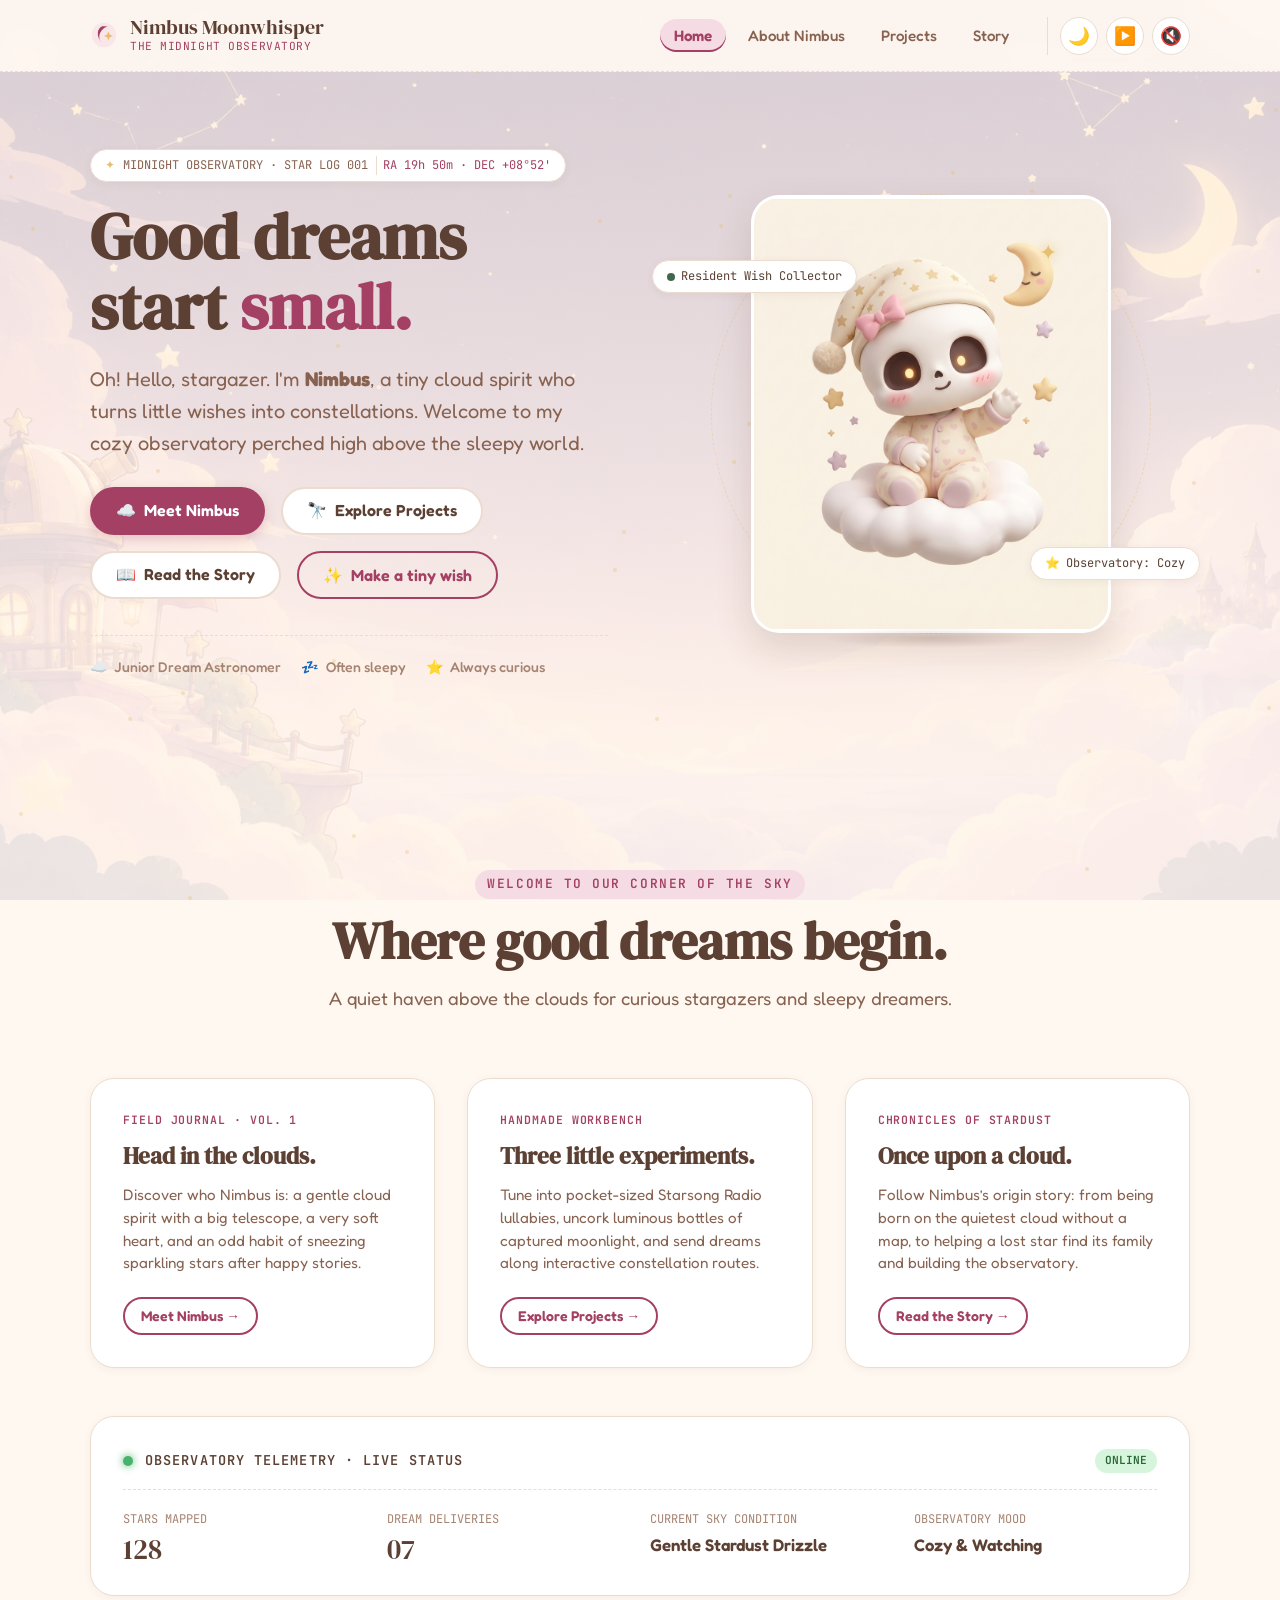
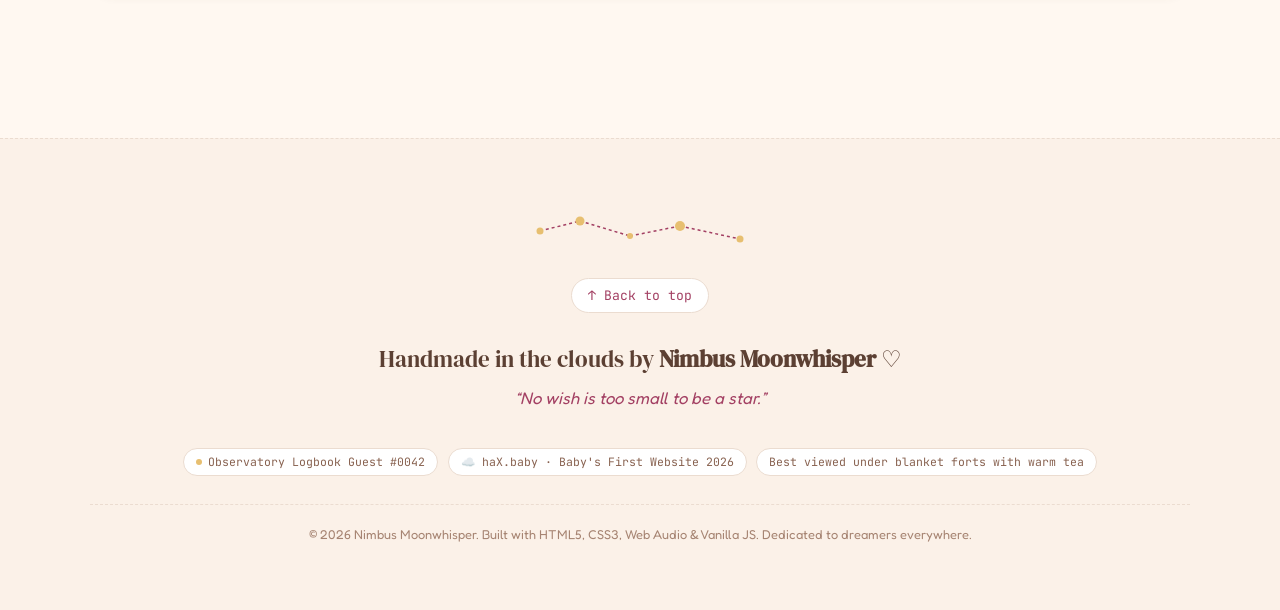
==== commit ae9edcef: "feat: global backgrounds across all pages, persistent lullaby audio player across navigation, and na" ====
--- a/index.html
+++ b/index.html
@@ -71,16 +71,22 @@
           <li><a href="story.html" class="nav-link">Story</a></li>
         </ul>
 
-        <!-- Action Controls: Compact Theme & Sound Toggle on desktop -->
+        <!-- Action Controls: Theme, Global Lullaby Player, and Chimes Sound Effect -->
         <div class="nav-controls">
           <button type="button" class="btn-control btn-control-compact" id="theme-toggle" aria-pressed="false" aria-label="Switch between Day Mode and Dream Mode" title="Toggle Day / Dream Mode">
             <span class="btn-control-icon" id="theme-icon" aria-hidden="true">🌙</span>
             <span class="btn-control-label" id="theme-label">Dream Mode</span>
           </button>
 
-          <button type="button" class="btn-control btn-control-compact" id="sound-toggle" aria-pressed="false" aria-label="Toggle celestial sound effects and music" title="Toggle Sound On / Off">
+          <button type="button" class="btn-control btn-control-compact btn-lullaby-global" id="global-lullaby-btn" aria-pressed="false" aria-label="Play lullaby" title="Play lullaby">
+            <span class="btn-control-icon" id="global-lullaby-icon" aria-hidden="true">▶️</span>
+            <span class="btn-control-label" id="global-lullaby-label">Lullaby</span>
+            <span class="global-music-pulse" id="global-music-pulse" aria-hidden="true"></span>
+          </button>
+
+          <button type="button" class="btn-control btn-control-compact" id="sound-toggle" aria-pressed="false" aria-label="Toggle celestial chimes and sound effects" title="Toggle sound effects (Chimes)">
             <span class="btn-control-icon" id="sound-icon" aria-hidden="true">🔇</span>
-            <span class="btn-control-label" id="sound-label">Sound Off</span>
+            <span class="btn-control-label" id="sound-label">Chimes Off</span>
           </button>
         </div>
       </nav>
--- a/style.css
+++ b/style.css
@@ -487,6 +487,47 @@
   display: none;
 }
 
+/* Global Lullaby Navbar Button */
+.btn-lullaby-global {
+  position: relative;
+  transition: all var(--transition-fast);
+}
+
+.btn-lullaby-global.is-playing-music {
+  border-color: var(--color-berry);
+  background-color: var(--color-blush);
+  color: var(--color-berry);
+  box-shadow: 0 0 10px rgba(163, 64, 99, 0.3);
+}
+
+body[data-theme="dream"] .btn-lullaby-global.is-playing-music {
+  border-color: var(--color-berry);
+  background-color: var(--bg-elevated);
+  color: var(--color-berry);
+  box-shadow: 0 0 12px rgba(244, 199, 220, 0.35);
+}
+
+.global-music-pulse {
+  display: none;
+  width: 7px;
+  height: 7px;
+  background-color: var(--color-berry);
+  border-radius: 50%;
+  position: absolute;
+  top: 5px;
+  right: 5px;
+  animation: pulseGlow 1.5s infinite ease-in-out;
+}
+
+.btn-lullaby-global.is-playing-music .global-music-pulse {
+  display: block;
+}
+
+@keyframes pulseGlow {
+  0%, 100% { transform: scale(1); opacity: 0.5; }
+  50% { transform: scale(1.6); opacity: 1; }
+}
+
 /* Mobile Hamburger button */
 .nav-toggle {
   display: none;
@@ -964,7 +1005,7 @@
    8. Character Profile Section: Field Journal Cards
    -------------------------------------------------------------------------- */
 .profile-section {
-  background-color: var(--bg-elevated);
+  background-color: transparent;
   border-top: 1.5px dashed var(--border-subtle);
   border-bottom: 1.5px dashed var(--border-subtle);
 }
@@ -1206,6 +1247,80 @@
 .status-indicator.is-lit {
   background-color: #49b36d;
   box-shadow: 0 0 8px #49b36d;
+}
+
+/* Lullaby Box Player Controls Deck */
+.lullaby-player-controls-deck {
+  display: flex;
+  flex-direction: column;
+  gap: 0.65rem;
+  margin-top: 0.4rem;
+  padding: 0.75rem 1rem;
+  background: var(--bg-elevated);
+  border: 1px solid var(--border-subtle);
+  border-radius: var(--radius-md);
+}
+
+.lullaby-progress-row {
+  display: flex;
+  align-items: center;
+  gap: 0.65rem;
+  width: 100%;
+}
+
+.time-display {
+  font-family: var(--font-mono);
+  font-size: 0.75rem;
+  color: var(--text-muted);
+  min-width: 34px;
+}
+
+.progress-bar-container {
+  flex-grow: 1;
+  height: 10px;
+  background: var(--bg-surface);
+  border: 1px solid var(--border-subtle);
+  border-radius: var(--radius-pill);
+  position: relative;
+  cursor: pointer;
+  touch-action: none;
+  overflow: hidden;
+}
+
+.progress-bar-container:focus-visible {
+  outline: 2px solid var(--color-berry);
+}
+
+.progress-bar-track {
+  width: 100%;
+  height: 100%;
+  position: relative;
+}
+
+.progress-bar-fill {
+  height: 100%;
+  background: linear-gradient(90deg, var(--color-gold), var(--color-berry));
+  border-radius: var(--radius-pill);
+  width: 0%;
+  transition: width 0.1s linear;
+}
+
+.lullaby-btn-group {
+  display: flex;
+  align-items: center;
+  gap: 0.5rem;
+  width: 100%;
+}
+
+.btn-icon-only {
+  width: 44px;
+  height: 44px;
+  min-width: 44px;
+  padding: 0;
+  display: flex;
+  align-items: center;
+  justify-content: center;
+  border-radius: var(--radius-pill);
 }
 
 /* Project 001: Starsong Radio Visualizer */
@@ -1418,7 +1533,7 @@
    10. Origin Story: Once Upon A Cloud (Interactive Chapters)
    -------------------------------------------------------------------------- */
 .origin-section {
-  background-color: var(--bg-elevated);
+  background-color: transparent;
   border-top: 1.5px dashed var(--border-subtle);
   border-bottom: 1.5px dashed var(--border-subtle);
 }
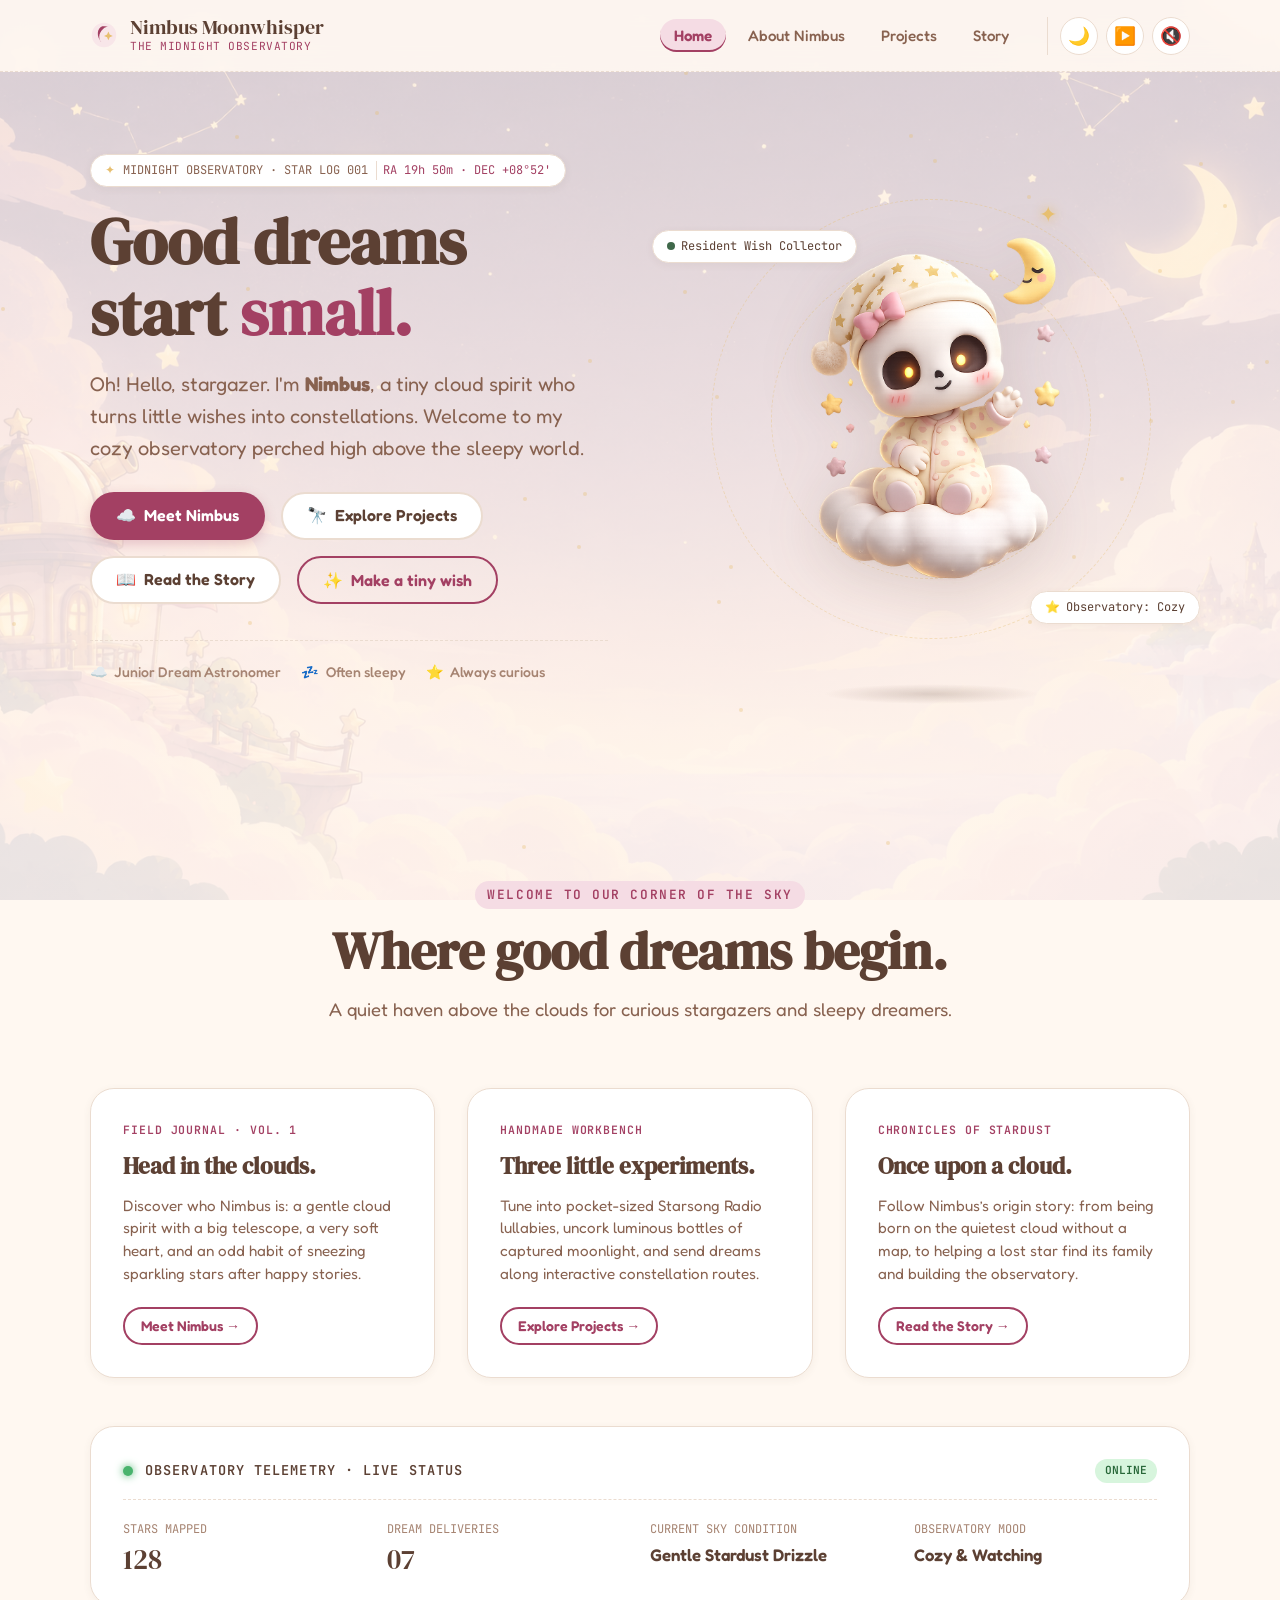
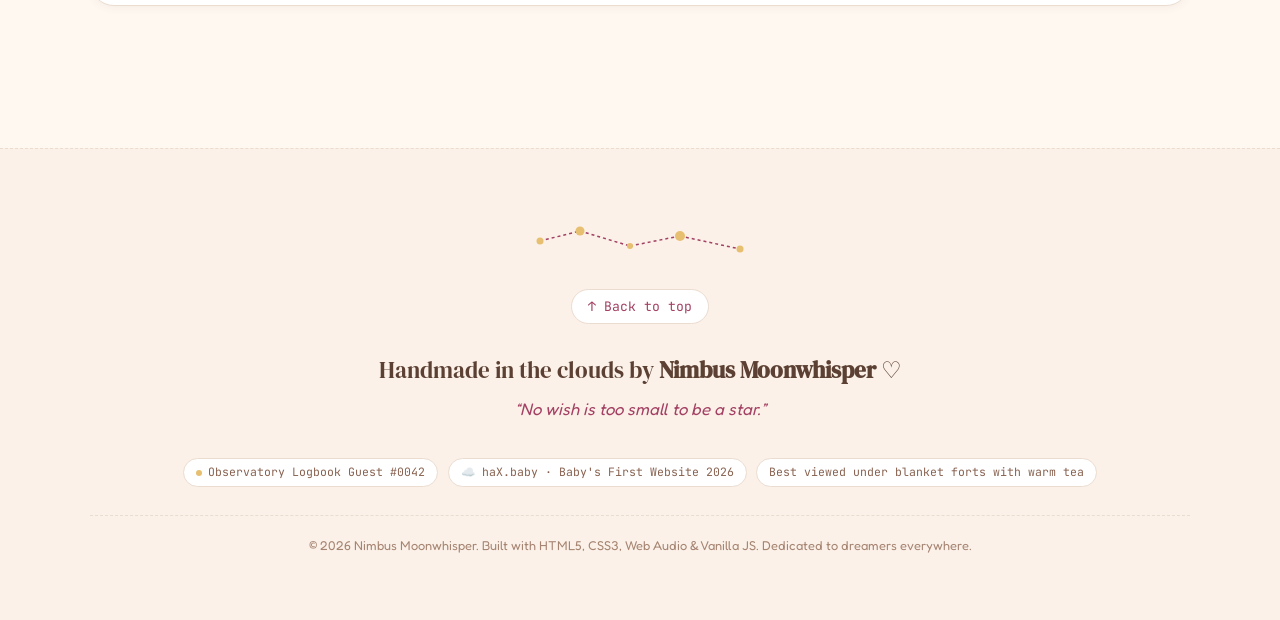
==== commit 477c6720: "feat: force new transparent Nimbus character image everywhere with cache-busting and transparent dro" ====
--- a/index.html
+++ b/index.html
@@ -180,7 +180,7 @@
 
           <!-- Nimbus Character Art Box -->
           <div class="character-wrapper" id="character-wrapper">
-            <img src="assets/images/nimbus-character.png" alt="Nimbus, the Junior Dream Astronomer" class="character-img" id="nimbus-art">
+            <img src="photos/avatar.png?v=3" alt="Nimbus, the Junior Dream Astronomer" class="character-img" id="nimbus-art" width="1024" height="1536">
             <div class="character-shadow" aria-hidden="true"></div>
           </div>
 
--- a/style.css
+++ b/style.css
@@ -763,43 +763,53 @@
 .character-img {
   width: 100%;
   height: auto;
-  aspect-ratio: 896 / 1090;
+  aspect-ratio: 1024 / 1536;
   object-fit: contain;
   display: block;
-  border-radius: 28px;
-  border: 3.5px solid rgba(255, 255, 255, 0.85);
-  box-shadow: 0 16px 36px rgba(92, 64, 51, 0.16);
-  background-color: var(--bg-surface);
-  transition: border-color var(--transition-med), box-shadow var(--transition-med), transform var(--transition-med);
+  border-radius: 0;
+  border: none;
+  background-color: transparent !important;
+  box-shadow: none;
+  filter: drop-shadow(0 14px 28px rgba(92, 64, 51, 0.16));
+  transition: filter var(--transition-med), transform var(--transition-med);
 }
 
 body[data-theme="dream"] .character-img {
-  border-color: rgba(244, 199, 220, 0.4);
-  box-shadow: 0 16px 42px rgba(0, 0, 0, 0.55), 0 0 28px rgba(244, 199, 220, 0.18);
-  background-color: var(--bg-surface);
+  border: none;
+  box-shadow: none;
+  background-color: transparent !important;
+  filter: drop-shadow(0 16px 36px rgba(0, 0, 0, 0.65)) drop-shadow(0 0 24px rgba(244, 199, 220, 0.25));
 }
 
 /* Character Dossier Portrait on About page */
 .dossier-portrait-frame {
   width: 140px;
-  height: 165px;
+  height: 175px;
   border-radius: var(--radius-md);
   overflow: hidden;
-  border: 2.5px solid var(--border-accent);
-  background: var(--bg-surface);
+  border: 2px solid var(--border-accent);
+  background: var(--bg-card);
   box-shadow: var(--shadow-sm);
   display: flex;
   align-items: center;
   justify-content: center;
   flex-shrink: 0;
   margin: 0 auto;
+  padding: 6px;
 }
 
 .dossier-portrait-img {
   width: 100%;
   height: 100%;
-  object-fit: cover;
+  object-fit: contain;
+  object-position: center center;
   display: block;
+  background: transparent;
+  filter: drop-shadow(0 4px 10px rgba(92, 64, 51, 0.12));
+}
+
+body[data-theme="dream"] .dossier-portrait-img {
+  filter: drop-shadow(0 4px 12px rgba(0, 0, 0, 0.5));
 }
 
 /* Story Narrator Card on Story page */
@@ -817,12 +827,14 @@
 }
 
 .story-narrator-avatar {
-  width: 64px;
-  height: 64px;
+  width: 68px;
+  height: 68px;
   border-radius: 50%;
   object-fit: cover;
+  object-position: center 22%;
   border: 2.5px solid var(--color-berry);
   box-shadow: 0 4px 12px rgba(163, 64, 99, 0.2);
+  background: var(--bg-card);
   flex-shrink: 0;
 }
 
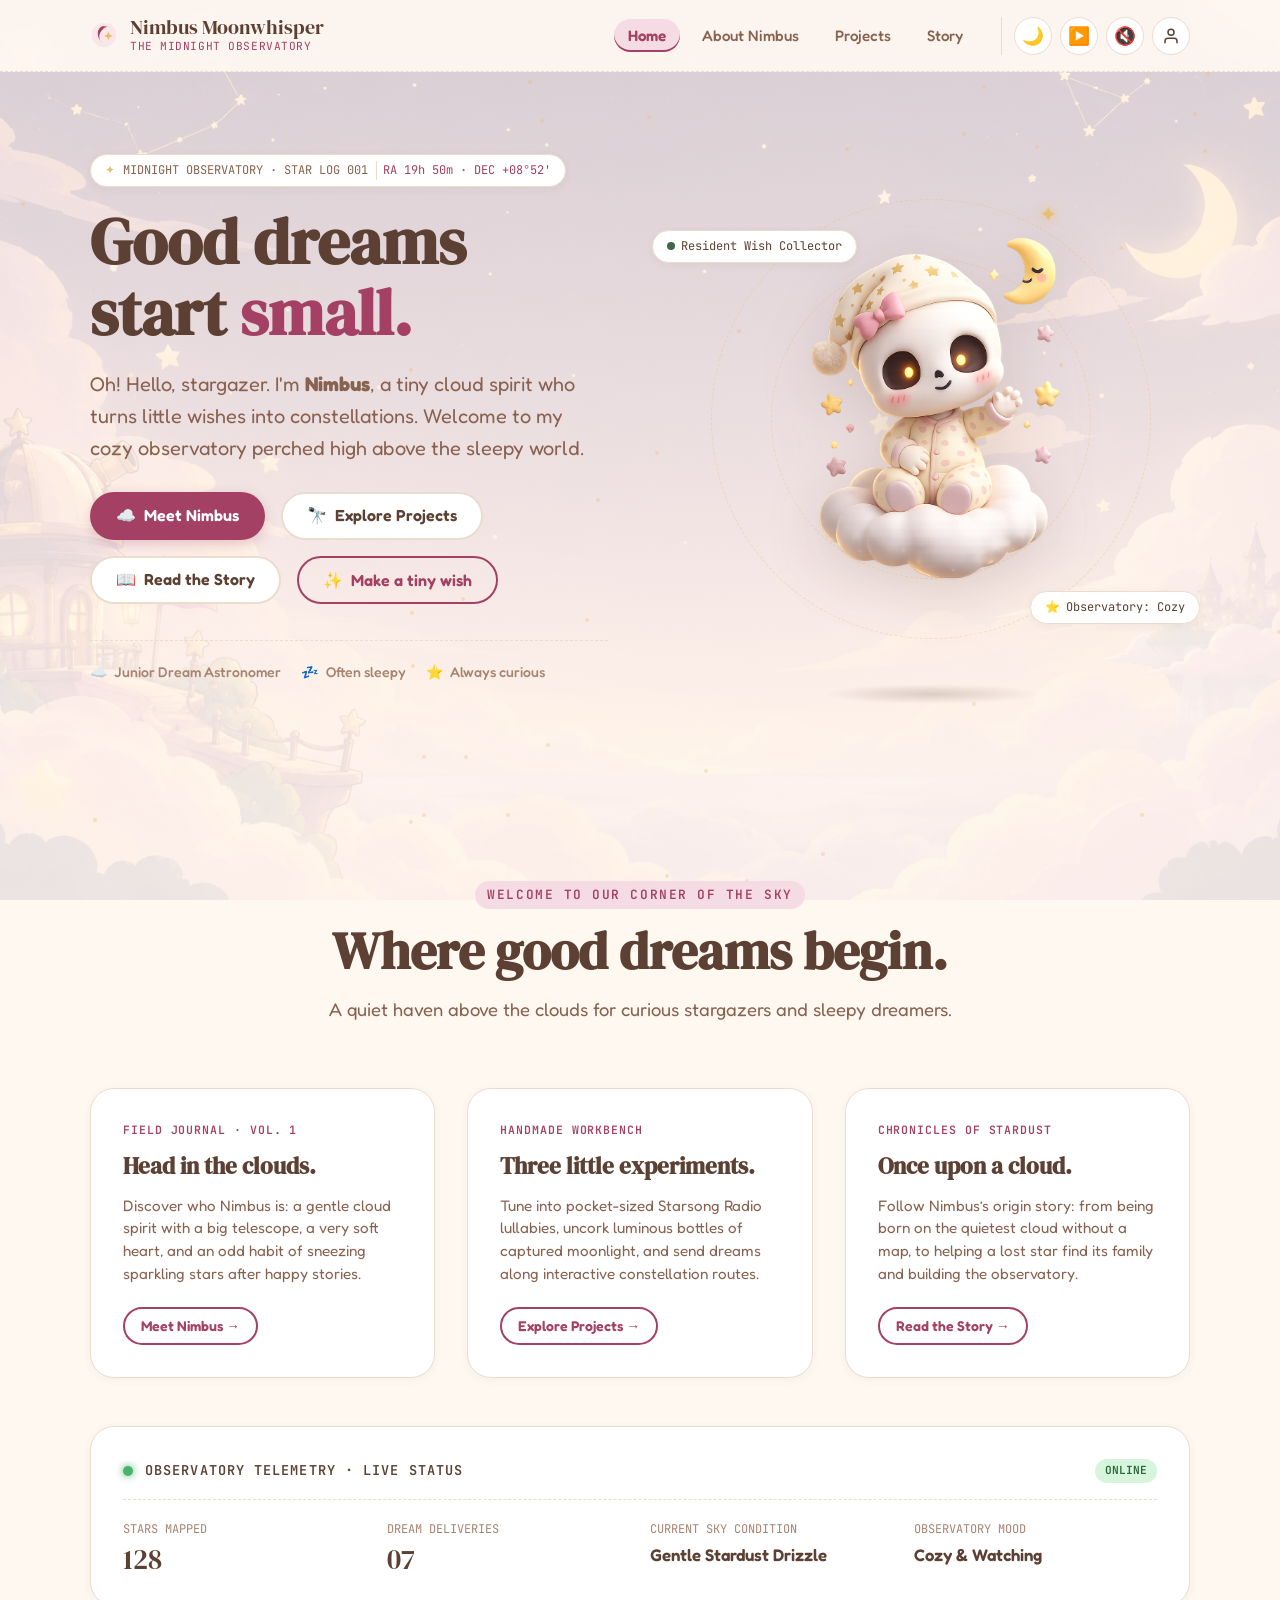
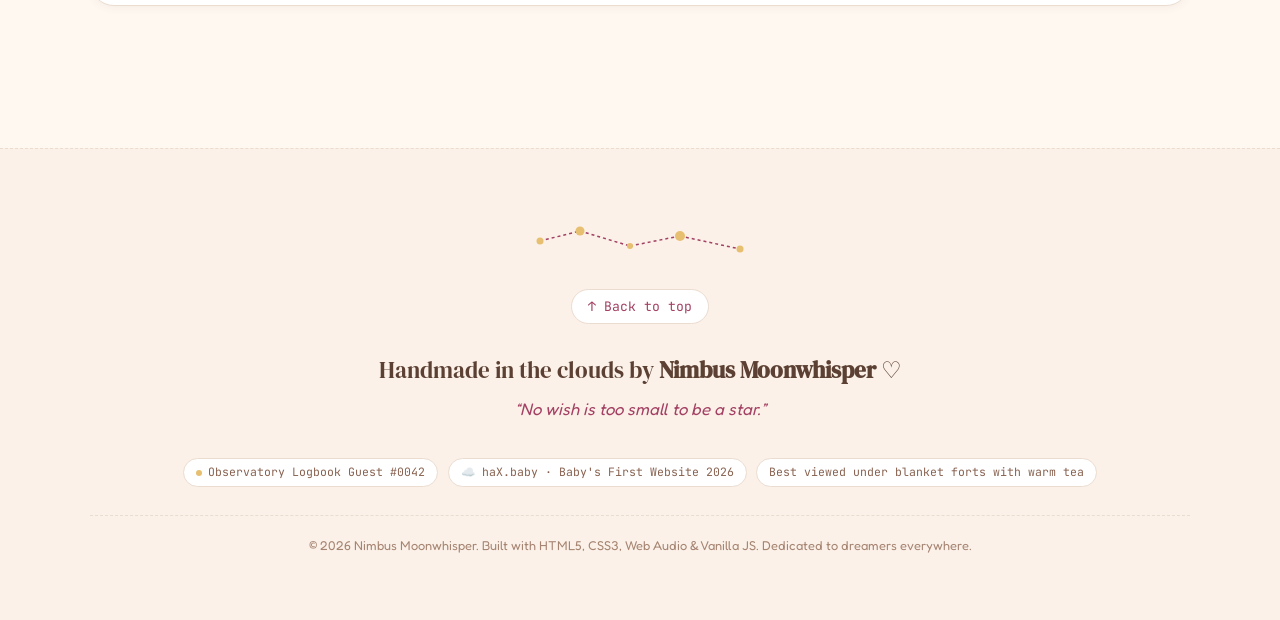
==== commit 53af1639: "Publish complete Nimbus website and documentation" ====
--- a/index.html
+++ b/index.html
@@ -88,6 +88,17 @@
             <span class="btn-control-icon" id="sound-icon" aria-hidden="true">🔇</span>
             <span class="btn-control-label" id="sound-label">Chimes Off</span>
           </button>
+
+          <!-- Owner Profile Button placed immediately beside Notification tab -->
+          <a href="owner.html" class="btn-control btn-control-compact nav-link nav-owner-btn" id="nav-owner" aria-label="Owner Profile" title="Owner Profile">
+            <span class="btn-control-icon" aria-hidden="true">
+              <svg viewBox="0 0 24 24" width="18" height="18" fill="none" stroke="currentColor" stroke-width="2" stroke-linecap="round" stroke-linejoin="round">
+                <path d="M20 21v-2a4 4 0 0 0-4-4H8a4 4 0 0 0-4 4v2"></path>
+                <circle cx="12" cy="7" r="4"></circle>
+              </svg>
+            </span>
+            <span class="btn-control-label">Owner</span>
+          </a>
         </div>
       </nav>
     </div>
--- a/style.css
+++ b/style.css
@@ -526,6 +526,34 @@
 @keyframes pulseGlow {
   0%, 100% { transform: scale(1); opacity: 0.5; }
   50% { transform: scale(1.6); opacity: 1; }
+}
+
+/* Owner Profile Navbar Button */
+.nav-owner-btn {
+  text-decoration: none;
+}
+
+.nav-owner-btn svg {
+  display: block;
+  transition: transform var(--transition-fast);
+}
+
+.nav-owner-btn:hover svg {
+  transform: scale(1.1);
+}
+
+.nav-owner-btn.is-active {
+  background-color: var(--color-berry) !important;
+  color: #ffffff !important;
+  border-color: var(--color-berry) !important;
+  box-shadow: 0 2px 8px rgba(163, 64, 99, 0.3) !important;
+}
+
+body[data-theme="dream"] .nav-owner-btn.is-active {
+  background-color: var(--color-berry) !important;
+  color: #201c34 !important;
+  border-color: var(--color-berry) !important;
+  box-shadow: 0 0 12px rgba(244, 199, 220, 0.4) !important;
 }
 
 /* Mobile Hamburger button */
@@ -2563,3 +2591,406 @@
     justify-content: center;
   }
 }
+
+/* ==========================================================================
+   16. OWNER PROFILE PAGE: DIGANTA MUKHERJEE
+   ========================================================================== */
+
+.owner-section {
+  padding: var(--spacing-xxl) 0;
+  min-height: calc(100vh - var(--header-height));
+  background-color: transparent;
+}
+
+.owner-container {
+  max-width: 960px;
+  margin: 0 auto;
+  padding: 0 1.5rem;
+}
+
+/* Main Owner Showcase Card */
+.owner-showcase-card {
+  background: var(--bg-card);
+  border: 1.5px solid var(--border-subtle);
+  border-radius: var(--radius-xl);
+  padding: clamp(1.75rem, 4vw, 3rem);
+  box-shadow: var(--shadow-md);
+  backdrop-filter: blur(8px);
+  margin-bottom: 2rem;
+  position: relative;
+  overflow: hidden;
+  transition: border-color var(--transition-med), box-shadow var(--transition-med);
+}
+
+.owner-hero-layout {
+  display: grid;
+  grid-template-columns: auto 1fr;
+  gap: clamp(1.75rem, 4vw, 3rem);
+  align-items: center;
+}
+
+/* Circular Profile Frame */
+.owner-avatar-container {
+  display: flex;
+  justify-content: center;
+  position: relative;
+}
+
+.owner-avatar-frame {
+  width: clamp(160px, 22vw, 210px);
+  height: clamp(160px, 22vw, 210px);
+  border-radius: 50%;
+  overflow: hidden;
+  border: 4px solid rgba(255, 255, 255, 0.95);
+  box-shadow: 0 14px 32px rgba(92, 64, 51, 0.16), 0 0 24px rgba(232, 168, 124, 0.25);
+  background: var(--bg-surface);
+  flex-shrink: 0;
+  margin: 0 auto;
+  transition: transform 0.35s cubic-bezier(0.2, 0.8, 0.2, 1), box-shadow 0.35s ease;
+  cursor: pointer;
+}
+
+body[data-theme="dream"] .owner-avatar-frame {
+  border-color: rgba(244, 199, 220, 0.45);
+  box-shadow: 0 14px 36px rgba(0, 0, 0, 0.6), 0 0 28px rgba(244, 199, 220, 0.28);
+}
+
+.owner-avatar-frame:hover {
+  transform: scale(1.04);
+  box-shadow: 0 18px 42px rgba(92, 64, 51, 0.24), 0 0 32px rgba(232, 168, 124, 0.45);
+}
+
+body[data-theme="dream"] .owner-avatar-frame:hover {
+  box-shadow: 0 18px 46px rgba(0, 0, 0, 0.75), 0 0 36px rgba(244, 199, 220, 0.45);
+}
+
+.owner-avatar-img {
+  width: 100%;
+  height: 100%;
+  object-fit: cover;
+  object-position: center 20%;
+  display: block;
+}
+
+/* Owner Identity & Typography */
+.owner-identity {
+  display: flex;
+  flex-direction: column;
+}
+
+.owner-badge-tag {
+  display: inline-block;
+  align-self: flex-start;
+  font-family: var(--font-mono);
+  font-size: 0.75rem;
+  font-weight: 600;
+  letter-spacing: 0.08em;
+  text-transform: uppercase;
+  color: var(--color-berry);
+  background: var(--color-blush);
+  padding: 4px 12px;
+  border-radius: var(--radius-pill);
+  margin-bottom: 0.6rem;
+}
+
+body[data-theme="dream"] .owner-badge-tag {
+  background: var(--bg-elevated);
+}
+
+.owner-name {
+  font-family: var(--font-serif);
+  font-size: clamp(2rem, 3.5vw, 2.75rem);
+  color: var(--text-primary);
+  margin-bottom: 0.35rem;
+  line-height: 1.2;
+}
+
+.owner-subtitle {
+  font-size: 1.15rem;
+  font-weight: 600;
+  color: var(--color-berry);
+  margin-bottom: 1.1rem;
+}
+
+.owner-tags-row {
+  display: flex;
+  flex-wrap: wrap;
+  gap: 0.6rem;
+}
+
+/* Content Grid: About Me & Skills */
+.owner-content-grid {
+  display: grid;
+  grid-template-columns: repeat(2, 1fr);
+  gap: 1.75rem;
+  margin-bottom: 2rem;
+}
+
+.owner-card {
+  background: var(--bg-card);
+  border: 1.5px solid var(--border-subtle);
+  border-radius: var(--radius-xl);
+  padding: clamp(1.5rem, 3vw, 2rem);
+  box-shadow: var(--shadow-sm);
+  backdrop-filter: blur(8px);
+  display: flex;
+  flex-direction: column;
+  gap: 1rem;
+  transition: border-color var(--transition-fast), box-shadow var(--transition-fast);
+}
+
+.owner-card:hover {
+  border-color: var(--color-blush-border);
+  box-shadow: var(--shadow-md);
+}
+
+.owner-card-header {
+  display: flex;
+  align-items: center;
+  gap: 0.75rem;
+  border-bottom: 1.5px dashed var(--border-subtle);
+  padding-bottom: 0.85rem;
+}
+
+.owner-card-icon {
+  font-size: 1.5rem;
+}
+
+.owner-card-title {
+  font-family: var(--font-serif);
+  font-size: 1.45rem;
+  color: var(--text-primary);
+}
+
+.owner-about-text {
+  font-size: 1.05rem;
+  line-height: 1.75;
+  color: var(--text-primary);
+  background: var(--bg-surface);
+  padding: 1.25rem 1.5rem;
+  border-radius: var(--radius-lg);
+  border-left: 3.5px solid var(--color-berry);
+  font-style: normal;
+}
+
+.owner-section-intro {
+  font-size: 0.95rem;
+  color: var(--text-secondary);
+  line-height: 1.5;
+  margin-bottom: 0.5rem;
+}
+
+/* Skills Badges Grid */
+.skills-grid {
+  display: flex;
+  flex-wrap: wrap;
+  gap: 0.65rem;
+}
+
+.skill-badge {
+  display: inline-flex;
+  align-items: center;
+  gap: 0.5rem;
+  padding: 8px 16px;
+  border-radius: var(--radius-pill);
+  background: var(--bg-surface);
+  border: 1.5px solid var(--border-subtle);
+  color: var(--text-primary);
+  font-size: 0.92rem;
+  font-weight: 500;
+  transition: all var(--transition-fast);
+  cursor: default;
+}
+
+.skill-dot {
+  width: 7px;
+  height: 7px;
+  border-radius: 50%;
+  background: var(--color-gold);
+  display: inline-block;
+}
+
+.skill-badge:hover {
+  border-color: var(--color-berry);
+  background: var(--color-blush);
+  transform: translateY(-2px);
+  box-shadow: 0 4px 12px rgba(163, 64, 99, 0.15);
+}
+
+body[data-theme="dream"] .skill-badge:hover {
+  background: var(--bg-elevated);
+  box-shadow: 0 4px 12px rgba(0, 0, 0, 0.4);
+}
+
+/* Social Cards */
+.socials-grid {
+  display: grid;
+  grid-template-columns: repeat(auto-fit, minmax(260px, 1fr));
+  gap: 1.25rem;
+  margin-top: 0.5rem;
+}
+
+.social-card {
+  display: flex;
+  align-items: center;
+  gap: 1rem;
+  padding: 1.15rem 1.4rem;
+  background: var(--bg-surface);
+  border: 1.5px solid var(--border-subtle);
+  border-radius: var(--radius-lg);
+  text-decoration: none;
+  color: var(--text-primary);
+  transition: all var(--transition-fast);
+  position: relative;
+}
+
+.social-card:hover {
+  border-color: var(--color-berry);
+  background: var(--color-blush);
+  transform: translateY(-3px);
+  box-shadow: var(--shadow-md);
+}
+
+body[data-theme="dream"] .social-card:hover {
+  background: var(--bg-elevated);
+}
+
+.social-card:focus-visible {
+  outline: 2.5px solid var(--color-berry);
+  outline-offset: 3px;
+}
+
+.social-icon-wrapper {
+  width: 44px;
+  height: 44px;
+  border-radius: 50%;
+  display: flex;
+  align-items: center;
+  justify-content: center;
+  background: var(--bg-card);
+  border: 1.5px solid var(--border-subtle);
+  flex-shrink: 0;
+  transition: transform var(--transition-fast), color var(--transition-fast);
+  color: var(--color-berry);
+}
+
+.social-card:hover .social-icon-wrapper {
+  transform: scale(1.1);
+  border-color: var(--color-berry);
+}
+
+.social-card-info {
+  display: flex;
+  flex-direction: column;
+  gap: 0.2rem;
+  flex-grow: 1;
+}
+
+.social-card-title {
+  font-weight: 600;
+  font-size: 1.05rem;
+  color: var(--text-primary);
+}
+
+.social-card-handle {
+  font-size: 0.85rem;
+  color: var(--text-muted);
+  font-family: var(--font-mono);
+}
+
+.social-arrow {
+  font-size: 1.2rem;
+  color: var(--text-muted);
+  transition: transform var(--transition-fast), color var(--transition-fast);
+}
+
+.social-card:hover .social-arrow {
+  color: var(--color-berry);
+  transform: translate(2px, -2px);
+}
+
+/* Owner Bridge Card to Return to Observatory */
+.owner-bridge-card {
+  display: flex;
+  align-items: center;
+  justify-content: space-between;
+  flex-wrap: wrap;
+  gap: 1.5rem;
+  background: linear-gradient(135deg, var(--bg-card) 0%, var(--bg-surface) 100%);
+  border: 1.5px dashed var(--color-berry);
+  border-radius: var(--radius-xl);
+  padding: 1.75rem 2.25rem;
+  margin-top: 2rem;
+  box-shadow: var(--shadow-sm);
+  backdrop-filter: blur(8px);
+}
+
+.bridge-content {
+  display: flex;
+  align-items: center;
+  gap: 1.25rem;
+  flex: 1;
+  min-width: 260px;
+}
+
+.bridge-sparkle {
+  font-size: 2.25rem;
+}
+
+.bridge-title {
+  font-family: var(--font-serif);
+  font-size: 1.35rem;
+  color: var(--text-primary);
+  margin-bottom: 0.25rem;
+}
+
+.bridge-desc {
+  font-size: 0.95rem;
+  color: var(--text-secondary);
+  line-height: 1.45;
+}
+
+.bridge-actions {
+  display: flex;
+  gap: 0.75rem;
+  flex-wrap: wrap;
+}
+
+/* Responsive Rules for Owner Page */
+@media (max-width: 768px) {
+  .owner-hero-layout {
+    grid-template-columns: 1fr;
+    text-align: center;
+  }
+
+  .owner-badge-tag {
+    align-self: center;
+  }
+
+  .owner-tags-row {
+    justify-content: center;
+  }
+
+  .owner-content-grid {
+    grid-template-columns: 1fr;
+  }
+
+  .owner-bridge-card {
+    flex-direction: column;
+    text-align: center;
+  }
+
+  .bridge-content {
+    flex-direction: column;
+  }
+
+  .bridge-actions {
+    width: 100%;
+    justify-content: center;
+  }
+
+  .bridge-actions .btn {
+    width: 100%;
+  }
+}
+
